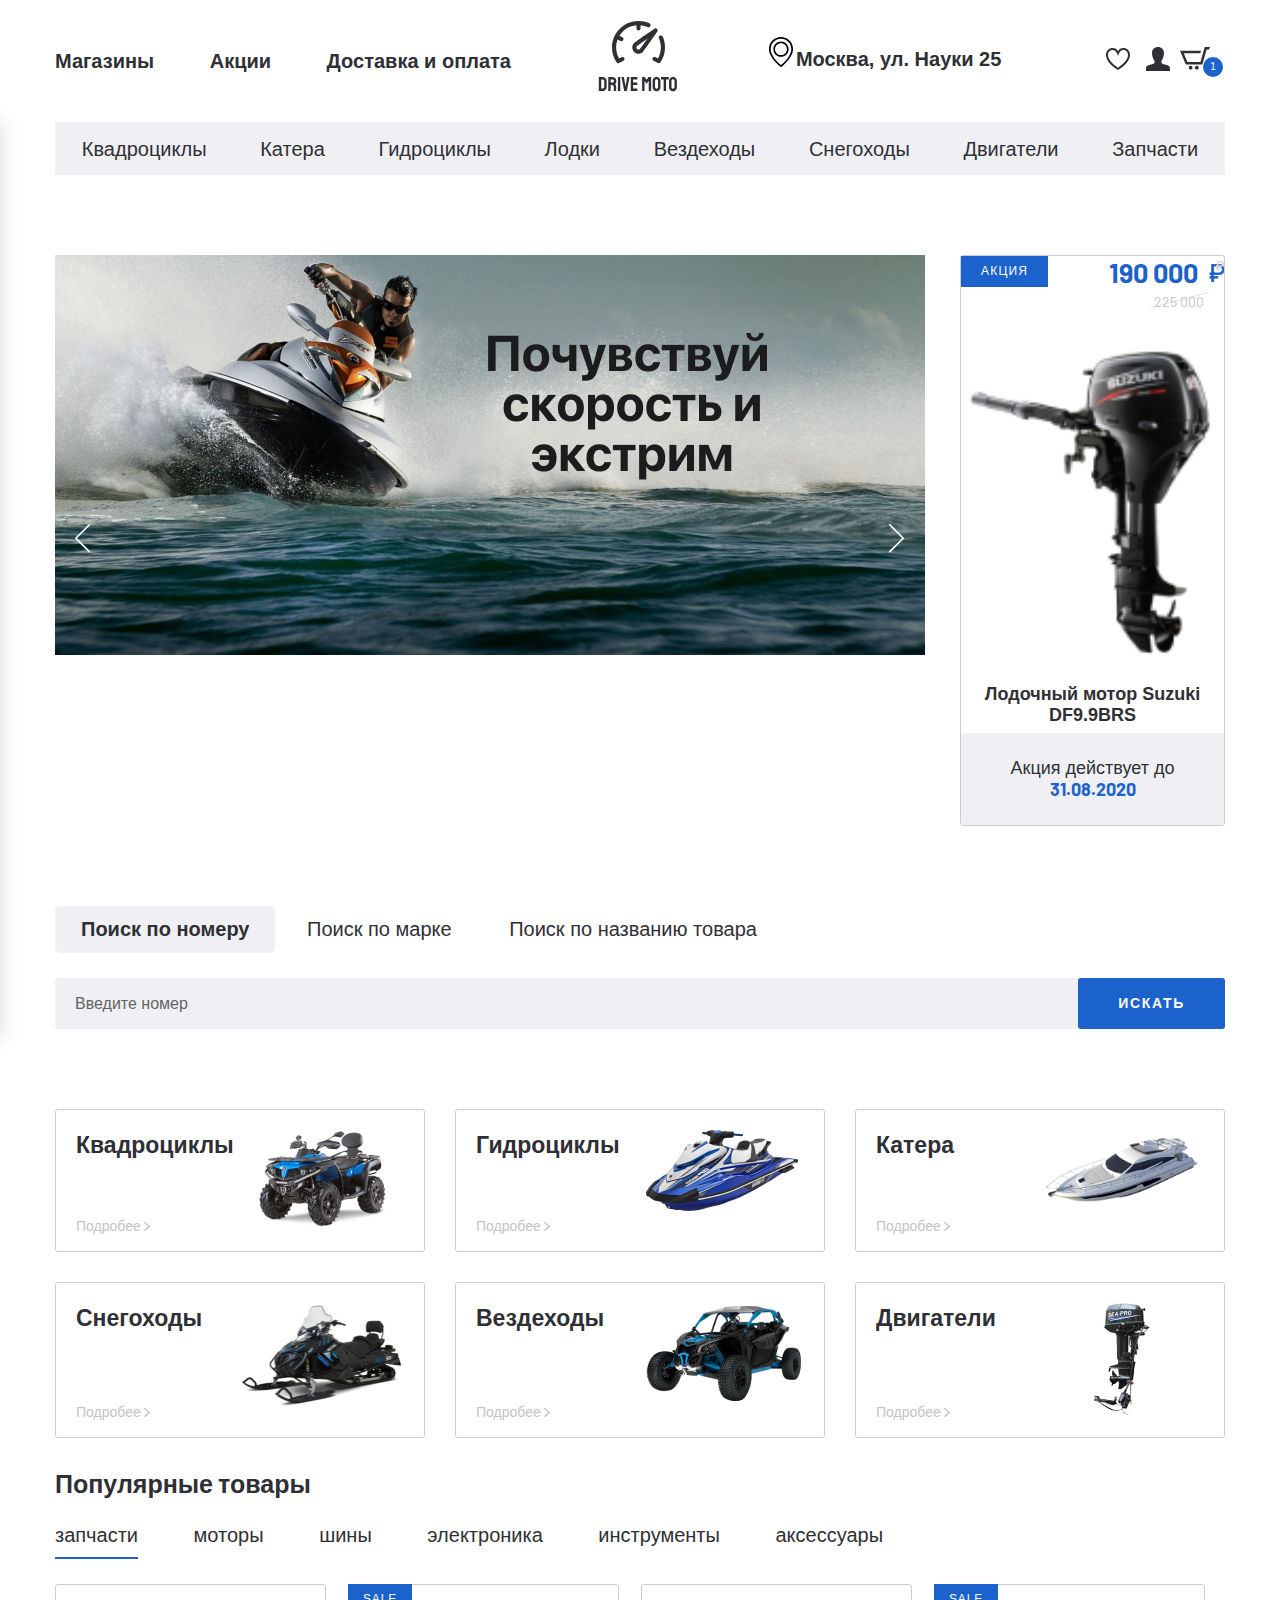
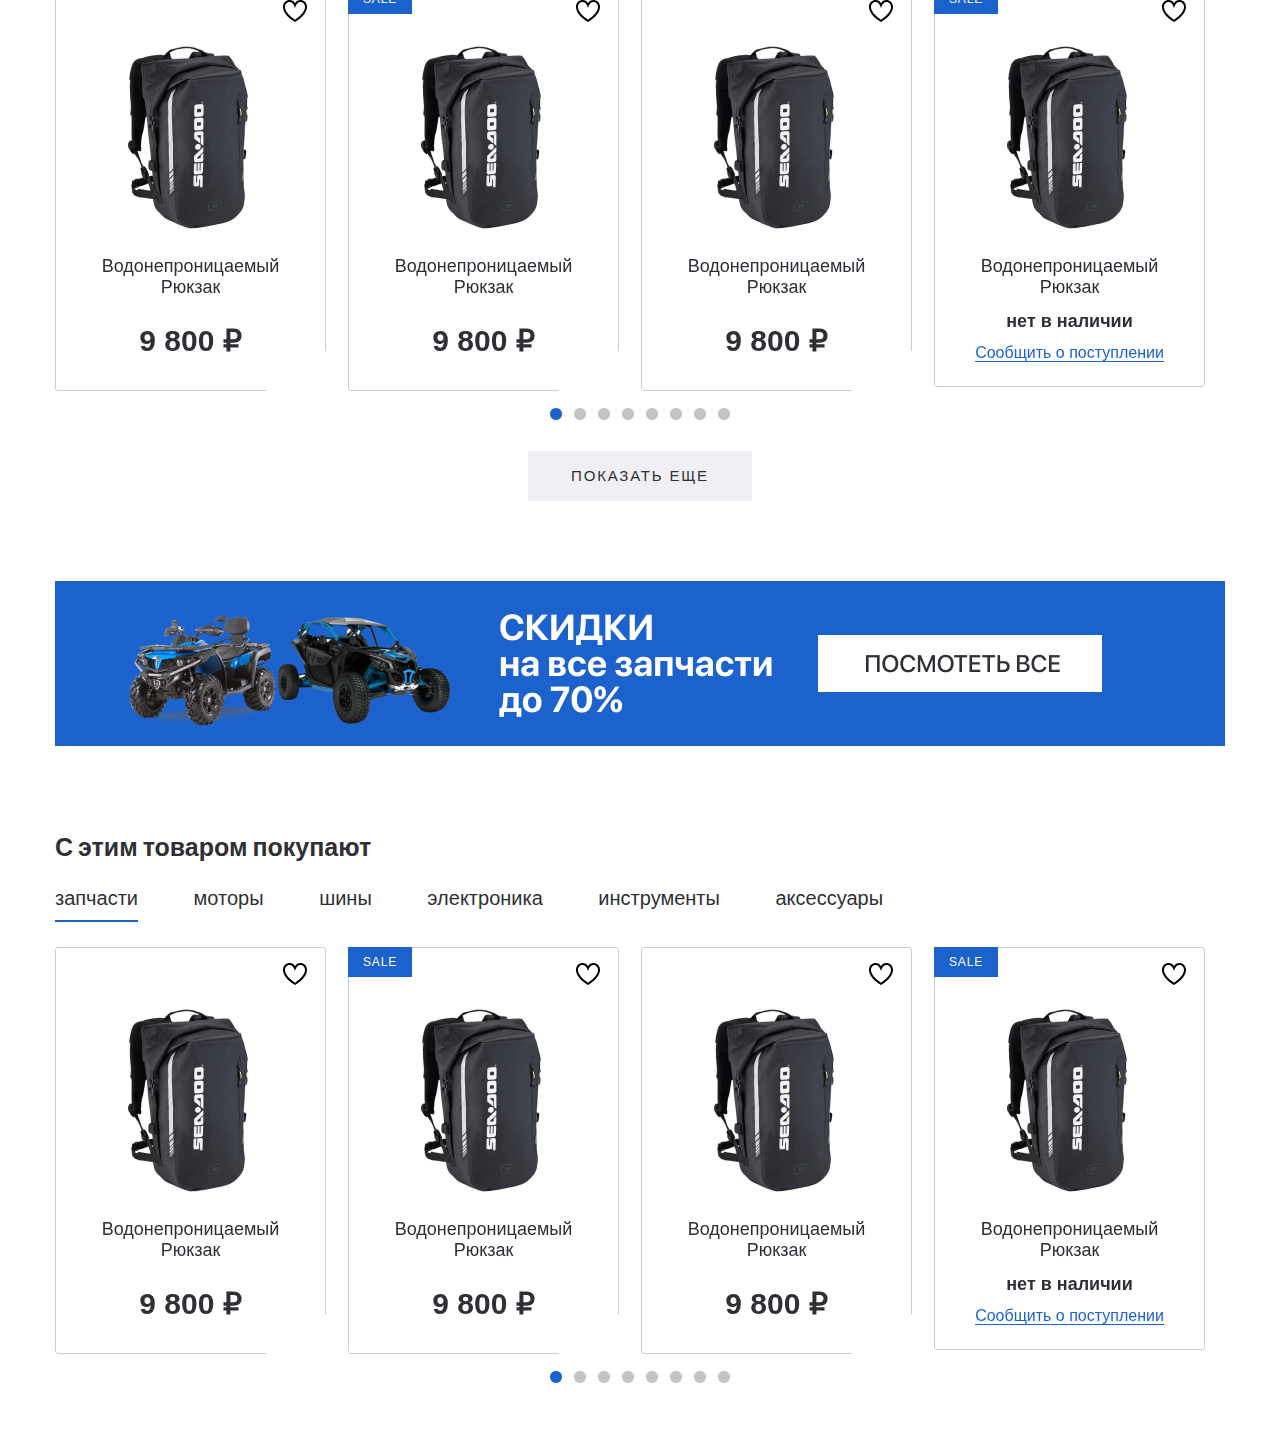
==== index.html @ 900e239b "Start to developing section "product-popular" media" ====
<!DOCTYPE html>
<html lang="en">
<head>
    <meta charset="UTF-8">
    <meta name="viewport" content="width=device-width, initial-scale=1.0">
    <meta http-equiv="X-UA-Compatible" content="ie=edge">
    <title>Document</title>
    <link href="https://fonts.googleapis.com/css2?family=Barlow:wght@400;700&display=swap" rel="stylesheet">
    <link rel="stylesheet" href="css/fonts.css">
    <link rel="stylesheet" href="css/normalize.css">
    <link rel="stylesheet" href="css/slick.css">
    <link rel="stylesheet" href="css/ion.rangeSlider.min.css">
    <link rel="stylesheet" href="css/jquery.rateyo.min.css">
    <link rel="stylesheet" href="css/jquery.formstyler.css">
    <link rel="stylesheet" href="css/jquery.formstyler.theme.css">
    <link rel="stylesheet" href="css/style.css">
    <link rel="stylesheet" href="css/media.css">
</head>
<body>
<header class="header">
    <div class="header__top">
        <div class="container">
            <div class="header__top-inner">
                <nav class="menu">
                    <button class="menu__btn">
                        <div class="menu__btn-line"></div>
                        <div class="menu__btn-line"></div>
                        <div class="menu__btn-line"></div>
                    </button>
                    <ul class="menu__list">
                        <li class="menu__item">
                            <a class="menu__link" href="#">Магазины</a>
                        </li>
                        <li class="menu__item">
                            <a class="menu__link" href="#">Акции</a>
                        </li>
                        <li class="menu__item">
                            <a class="menu__link" href="#">Доставка и оплата</a>
                        </li>
                    </ul>
                </nav>
                <a  class="logo" href="#">
                    <img class="logo__img" src="images/logo.svg" alt="">
                </a>
                <div class="header__box">
                    <div class="header__address">
                        Москва, ул. Науки 25
                    </div>
                    <ul class="user-list">
                        <li class="user-list__item">
                            <a  class="user-list__link" href="#"></a>
                            <img src="images/heart.svg" alt="">
                        </li>
                        <li class="user-list__item">
                            <a  class="user-list__link" href="#"></a>
                            <img src="images/user.svg" alt="">
                        </li>
                        <li class="user-list__item">
                            <a  class="user-list__link basket" href="#">
                                <img src="images/basket.svg" alt="">
                                <p class="basket__num"> 1</p>
                            </a>
                        </li>
                    </ul>
                </div>
            </div>
        </div>
    </div>

    <ul class="menu-mobile__list ">
        <li class="menu-mobile__item">
            <a class="menu-mobile__link" href="#">
                <img class="menu-mobile__img" src="images/user.svg" alt="">
                <p>Войти </p></a>
        </li>
        <li class="menu-mobile__item">
            <a class="menu-mobile__link" href="#">
                <img class="menu-mobile__img" src="images/user.svg" alt="">
                <p>Регистрация</p>
            </a>
        </li>
        <li class="menu-mobile__item">
            <a class="menu-mobile__link" href="#">
                <img class="menu-mobile__img" src="images/heart.svg" alt="">
                <p>Избранное</p>
            </a>
        </li>
        <li class="menu-mobile__item">
            <a class="menu-mobile__link" href="#">
                <img class="menu-mobile__img" src="images/basket.svg" alt="">
                <p>Корзина</p>
            </a>
        </li>
        <li class="menu-mobile__item">
            <a class="menu-mobile__link" href="#">
                <img class="menu-mobile__img" src="images/house.svg" alt="">
                <p>Магазины</p>
            </a>
        </li>
        <li class="menu-mobile__item">
            <a class="menu-mobile__link" href="#">
                <img class="menu-mobile__img" src="images/procent.svg" alt="">
                <p>Акции</p>
            </a>
        </li>
        <li class="menu-mobile__item">
            <a class="menu-mobile__link" href="#">
                <img class="menu-mobile__img" src="images/box.svg" alt="">
                <p>а и оплата</p>
            </a>
        </li>
        <li class="menu-mobile__item">
            <a class="menu-mobile__link" href="#">
                <p>Квадроциклы</p>
            </a>
        </li>
        <li class="menu-mobile__item">
            <a class="menu-mobile__link" href="#">
                <p>Катера</p>
            </a>
        </li>
        <li class="menu-mobile__item">
            <a  class="menu-mobile__link" href="#">
                <p>Гидроциклы</p>
            </a>
        </li>
        <li class="menu-mobile__item">
            <a class="menu-mobile__link" href="#">
                 <p>Лодки </p>
            </a>
        </li>
        <li class="menu-mobile__item">
            <a  class="menu-mobile__link" href="#">
                 <p>Вездеходы</p>
            </a>
        </li>
        <li class="menu-mobile__item">
            <a class="menu-mobile__link" href="#">
                 <p>Снегоходы</p>
            </a>
        </li>
        <li class="menu-mobile__item">
            <a class="menu-mobile__link" href="#">
                 <p>Двигатели</p>
            </a>
        </li>
        <li class="menu-mobile__item">
            <a class="menu-mobile__link" href="#">
                 <p>Запчасти</p>
            </a>
        </li>
    </ul>

    <div class="menu__mobile-linewrapper">
        <div class="menu__mobile-line">
            <li class="menu__item">
                <a class="menu__link" href="#">Магазины</a>
            </li>
            <li class="menu__item">
                <a class="menu__link" href="#">Акции</a>
            </li>
            <li class="menu__item">
                <a class="menu__link" href="#">Доставка и оплата</a>
            </li>
        </div>
    </div>

    <div class="header__bottom">
        <div class="container">
            <ul class="menu-categories">
                <li class="menu-categories__item">
                    <a class="menu-categories__link" href="#"> Квадроциклы</a>
                </li>
                <li class="menu-categories__item">
                    <a class="menu-categories__link" href="#">Катера</a>
                </li>
                <li class="menu-categories__item">
                    <a class="menu-categories__link" href="#">Гидроциклы</a>
                </li>
                <li class="menu-categories__item">
                    <a class="menu-categories__link" href="#">Лодки</a>
                </li>
                <li class="menu-categories__item">
                    <a class="menu-categories__link" href="#">Вездеходы</a>
                </li>
                <li class="menu-categories__item">
                    <a class="menu-categories__link" href="#">Снегоходы</a>
                </li>
                <li class="menu-categories__item">
                    <a class="menu-categories__link" href="#">Двигатели</a>
                </li>
                <li class="menu-categories__item">
                    <a class="menu-categories__link" href="#">Запчасти</a>
                </li>
            </ul>
        </div>
    </div>
</header>


<section class="banner-section page-section">
    <div class="container">
        <div class="banner-section__inner">
            <div class="banner-section__slider">
                <a class="banner-section__slider-item" href="#">
                    <img class="banner-section__slider-img" src="images/banner-slider.jpg" alt="">
                </a>
                <a class="banner-section__slider-item" href="#">
                    <img class="banner-section__slider-img" src="images/banner-slider.jpg" alt="">
                </a>
                <a class="banner-section__slider-item" href="#">
                    <img class="banner-section__slider-img" src="images/banner-slider.jpg" alt="">
                </a>
                <a class="banner-section__slider-item" href="#">
                    <img class="banner-section__slider-img" src="images/banner-slider.jpg" alt="">
                </a>
                <a class="banner-section__slider-item" href="#">
                    <img class="banner-section__slider-img" src="images/banner-slider.jpg" alt="">
                </a>
                <a class="banner-section__slider-item" href="#">
                    <img class="banner-section__slider-img" src="images/banner-slider.jpg" alt="">
                </a>
            </div>
            <a class="banner-section__item" href="#">
                <div class="banner-section__item-top sale-item">
                    <div class="sale-item__top">
                        <p class="sale-item__info">акция</p>
                        <div class="sale-item__price">
                            <div class="price sale-item__price-new">
                                190 000
                            </div>
                            <div class="price sale-item__price-old">
                                225 000
                            </div>
                        </div>
                    </div>
                        <img class="sale-item__img" src="images/content/sale-1.png" alt="" >
                        <h5 class="sale-item__title">Лодочный мотор Suzuki DF9.9BRS</h5>
                <div class="sale-item__footer">
                    Акция действует до
                    <span>31.08.2020</span>
                </div>
                </div>
            </a>
        </div>
    </div>
</section>


<section class="search page-section">
    <div class="container">
        <div class="search__inner">
            <div class="search__tabs tabs-wrapper">
                <div class="mobile-overflow">
                <a href="#tab-1" class=" tab search__tabs-item tab--active">Поиск по  номеру</a>
                <a href="#tab-2" class=" tab search__tabs-item">Поиск по марке</a>
                <a href="#tab-3" class=" tab search__tabs-item">Поиск по названию товара</a>
                </div>
            </div>
            <div class="search__content">
                <div id="tab-1" class=" tabs-content search__content-item tabs-content--active">
                    <form class="search__content-form" action="">
                        <input class="search__content-input" type="text" placeholder="Введите номер ">
                        <button class="search__content-btn" type="submit">искать</button>
                    </form>
                </div>
                <div id="tab-2" class="tabs-content search__content-item">
                    <form class="search__content-form" action="">
                        <input class="search__content-input" type="text" placeholder="Введите марку ">
                        <button class="search__content-btn" type="submit">искать</button>
                    </form>
                </div>
                <div id="tab-3" class="tabs-content search__content-item">
                    <form class="search__content-form" action="">
                        <input class="search__content-input" type="text" placeholder="Введите название товара ">
                        <button class="search__content-btn" type="submit">искать</button>
                    </form>
                </div>
            </div>
        </div>
    </div>
</section>

<section class="categories">
    <div class="container">
        <div class="categories__inner">
            <a class="categories__item" href="#">
                <div class="categories__item-info">
                    <h4 class="categories__item-title">Квадроциклы</h4>
                    <p class="categories__item-text">Подробее</p>
                </div>
                <div class="categories__item-img">
                    <img src="images/categories-1.png" alt="">
                </div>
            </a>
            <a class="categories__item" href="#">
                <div class="categories__item-info">
                    <h4 class="categories__item-title">Гидроциклы</h4>
                    <p class="categories__item-text">Подробее</p>
                </div>
                <div class="categories__item-img">
                    <img src="images/categories-2.png" alt="">
                </div>
            </a>
            <a class="categories__item" href="#">
                <div class="categories__item-info">
                    <h4 class="categories__item-title">Катера</h4>
                    <p class="categories__item-text">Подробее</p>
                </div>
                <div class="categories__item-img">
                    <img src="images/categories-3.png" alt="">
                </div>
            </a>
            <a class="categories__item" href="#">
                <div class="categories__item-info">
                    <h4 class="categories__item-title">Снегоходы</h4>
                    <p class="categories__item-text">Подробее</p>
                </div>
                <div class="categories__item-img">
                    <img src="images/categories-4.png" alt="">
                </div>
            </a>
            <a class="categories__item" href="#">
                <div class="categories__item-info">
                    <h4 class="categories__item-title">Вездеходы</h4>
                    <p class="categories__item-text">Подробее</p>
                </div>
                <div class="categories__item-img">
                    <img src="images/categories-5.png" alt="">
                </div>
            </a>
            <a class="categories__item" href="#">
                <div class="categories__item-info">
                    <h4 class="categories__item-title">Двигатели</h4>
                    <p class="categories__item-text">Подробее</p>
                </div>
                <div class="categories__item-img">
                    <img src="images/categories-6.png" alt="">
                </div>
            </a>
        </div>
    </div>
</section>

<section class="products page-section">
    <div class="container">
        <div class="products__inner">
            <h3 class="product__title">Популярные товары</h3>
            <div class="tabs-wrapper">
                <div class="tabs products__tabs mobile-overflow">
                    <a class="tab products__tab tab--active" href="#product-tab-1">запчасти</a>
                    <a class="tab products__tab" href="#product-tab-2">моторы</a>
                    <a class="tab products__tab" href="#product-tab-3">шины </a>
                    <a class="tab products__tab" href="#product-tab-4">электроника</a>
                    <a class="tab products__tab" href="#product-tab-5">инструменты</a>
                    <a class="tab products__tab" href="#product-tab-6">аксессуары </a>
                </div>
            </div>
            <div class="tabs-container products__container">
                <div id="product-tab-1" class="tabs-content products__content tabs-content--active">
                    <div class="product-slider">
                        <div class="product-slider__item">
                            <div class="product-item__wrapper">
                                <button class="product-item__favorite">
                                </button>
                                <button class="product-item__basket">
                                    <img src="images/basket-white.svg" alt="">
                                </button>
                                <a href="" class="product-item__notify-link">
                                    <span>Сообщить о поступлении</span>
                                </a>
                                <a class="product-item" href="#">
                                    <p class="product-item__hover-text">посмотреть товар</p>
                                    <img class="product-item__img" src="images/content/product-1.png" alt="">
                                    <h4 class="product-item__title">Водонепроницаемый
                                        Рюкзак</h4>
                                    <p class="price product-item__price">9 800 ₽</p>
                                    <p class="product-item__notify-text">нет в наличии</p>
                                </a>
                            </div>
                        </div>
                        <div class="product-slider__item">
                            <div class="product-item__wrapper">
                                <button class="product-item__favorite">
                                </button>
                                <button class="product-item__basket">
                                    <img src="images/basket-white.svg" alt="">
                                </button>
                                <a href="" class="product-item__notify-link">
                                    <span>Сообщить о поступлении</span>
                                </a>
                                <a class="product-item product-item--sale" href="#">
                                    <p class="product-item__hover-text">посмотреть товар</p>
                                    <img class="product-item__img" src="images/content/product-1.png" alt="">
                                    <h4 class="product-item__title">Водонепроницаемый
                                        Рюкзак</h4>
                                    <p class="price product-item__price">9 800 ₽</p>
                                    <p class="product-item__notify-text">нет в наличии</p>
                                </a>
                            </div>
                        </div>
                        <div class="product-slider__item">
                            <div class="product-item__wrapper">
                                <button class="product-item__favorite">
                                </button>
                                <button class="product-item__basket">
                                    <img src="images/basket-white.svg" alt="">
                                </button>
                                <a href="" class="product-item__notify-link">
                                    <span>Сообщить о поступлении</span>
                                </a>
                                <a class="product-item " href="#">
                                    <p class="product-item__hover-text">посмотреть товар</p>
                                    <img class="product-item__img" src="images/content/product-1.png" alt="">
                                    <h4 class="product-item__title">Водонепроницаемый
                                        Рюкзак</h4>
                                    <p class="price product-item__price">9 800 ₽</p>
                                    <p class="product-item__notify-text">нет в наличии</p>
                                </a>
                            </div>
                        </div>
                        <div class="product-slider__item">
                            <div class="product-item__wrapper product-item__not-available">
                                <button class="product-item__favorite">
                                </button>
                                <button class="product-item__basket">
                                    <img src="images/basket-white.svg" alt="">
                                </button>
                                <a href="" class="product-item__notify-link">
                                    <span>Сообщить о поступлении</span>
                                </a>
                                <a class="product-item product-item--sale" href="#">
                                    <p class="product-item__hover-text">посмотреть товар</p>
                                    <img class="product-item__img" src="images/content/product-1.png" alt="">
                                    <h4 class="product-item__title">Водонепроницаемый
                                        Рюкзак</h4>
                                    <p class="price product-item__price">9 800 ₽</p>
                                    <p class="product-item__notify-text">нет в наличии</p>
                                </a>
                            </div>
                        </div>
                        <div class="product-slider__item">
                            <div class="product-item__wrapper">
                                <button class="product-item__favorite">
                                </button>
                                <button class="product-item__basket">
                                    <img src="images/basket-white.svg" alt="">
                                </button>
                                <a href="" class="product-item__notify-link">
                                    <span>Сообщить о поступлении</span>
                                </a>
                                <a class="product-item" href="#">
                                    <p class="product-item__hover-text">посмотреть товар</p>
                                    <img class="product-item__img" src="images/content/product-1.png" alt="">
                                    <h4 class="product-item__title">Водонепроницаемый
                                        Рюкзак</h4>
                                    <p class="price product-item__price">9 800 ₽</p>
                                    <p class="product-item__notify-text">нет в наличии</p>
                                </a>
                            </div>
                        </div>
                        <div class="product-slider__item">
                            <div class="product-item__wrapper">
                                <button class="product-item__favorite">
                                </button>
                                <button class="product-item__basket">
                                    <img src="images/basket-white.svg" alt="">
                                </button>
                                <a href="" class="product-item__notify-link">
                                    <span>Сообщить о поступлении</span>
                                </a>
                                <a class="product-item product-item--sale" href="#">
                                    <p class="product-item__hover-text">посмотреть товар</p>
                                    <img class="product-item__img" src="images/content/product-1.png" alt="">
                                    <h4 class="product-item__title">Водонепроницаемый
                                        Рюкзак</h4>
                                    <p class="price product-item__price">9 800 ₽</p>
                                    <p class="product-item__notify-text">нет в наличии</p>
                                </a>
                            </div>
                        </div>
                        <div class="product-slider__item">
                            <div class="product-item__wrapper">
                                <button class="product-item__favorite">
                                </button>
                                <button class="product-item__basket">
                                    <img src="images/basket-white.svg" alt="">
                                </button>
                                <a href="" class="product-item__notify-link">
                                    <span>Сообщить о поступлении</span>
                                </a>
                                <a class="product-item " href="#">
                                    <p class="product-item__hover-text">посмотреть товар</p>
                                    <img class="product-item__img" src="images/content/product-1.png" alt="">
                                    <h4 class="product-item__title">Водонепроницаемый
                                        Рюкзак</h4>
                                    <p class="price product-item__price">9 800 ₽</p>
                                    <p class="product-item__notify-text">нет в наличии</p>
                                </a>
                            </div>
                        </div>
                        <div class="product-slider__item">
                            <div class="product-item__wrapper product-item__not-available">
                                <button class="product-item__favorite">
                                </button>
                                <button class="product-item__basket">
                                    <img src="images/basket-white.svg" alt="">
                                </button>
                                <a href="" class="product-item__notify-link">
                                    <span>Сообщить о поступлении</span>
                                </a>
                                <a class="product-item product-item--sale" href="#">
                                    <p class="product-item__hover-text">посмотреть товар</p>
                                    <img class="product-item__img" src="images/content/product-1.png" alt="">
                                    <h4 class="product-item__title">Водонепроницаемый
                                        Рюкзак</h4>
                                    <p class="price product-item__price">9 800 ₽</p>
                                    <p class="product-item__notify-text">нет в наличии</p>
                                </a>
                            </div>
                        </div>
                    </div>
                </div>
                <div id="product-tab-2" class="tabs-content products__content">
                    <div class="product-slider">
                        <div class="product-slider__item">
                            <div class="product-item__wrapper">
                                <button class="product-item__favorite">
                                </button>
                                <button class="product-item__basket">
                                    <img src="images/basket-white.svg" alt="">
                                </button>
                                <a href="" class="product-item__notify-link">
                                    <span>Сообщить о поступлении</span>
                                </a>
                                <a class="product-item" href="#">
                                    <p class="product-item__hover-text">посмотреть товар</p>
                                    <img class="product-item__img" src="images/content/product-1.png" alt="">
                                    <h4 class="product-item__title">Водонепроницаемый
                                        Рюкзак</h4>
                                    <p class="price product-item__price">9 800 ₽</p>
                                    <p class="product-item__notify-text">нет в наличии</p>
                                </a>
                            </div>
                        </div>
                        <div class="product-slider__item">
                            <div class="product-item__wrapper">
                                <button class="product-item__favorite">
                                </button>
                                <button class="product-item__basket">
                                    <img src="images/basket-white.svg" alt="">
                                </button>
                                <a href="" class="product-item__notify-link">
                                    <span>Сообщить о поступлении</span>
                                </a>
                                <a class="product-item product-item--sale" href="#">
                                    <p class="product-item__hover-text">посмотреть товар</p>
                                    <img class="product-item__img" src="images/content/product-1.png" alt="">
                                    <h4 class="product-item__title">Водонепроницаемый
                                        Рюкзак</h4>
                                    <p class="price product-item__price">9 800 ₽</p>
                                    <p class="product-item__notify-text">нет в наличии</p>
                                </a>
                            </div>
                        </div>
                        <div class="product-slider__item">
                            <div class="product-item__wrapper">
                                <button class="product-item__favorite">
                                </button>
                                <button class="product-item__basket">
                                    <img src="images/basket-white.svg" alt="">
                                </button>
                                <a href="" class="product-item__notify-link">
                                    <span>Сообщить о поступлении</span>
                                </a>
                                <a class="product-item " href="#">
                                    <p class="product-item__hover-text">посмотреть товар</p>
                                    <img class="product-item__img" src="images/content/product-1.png" alt="">
                                    <h4 class="product-item__title">Водонепроницаемый
                                        Рюкзак</h4>
                                    <p class="price product-item__price">9 800 ₽</p>
                                    <p class="product-item__notify-text">нет в наличии</p>
                                </a>
                            </div>
                        </div>
                        <div class="product-slider__item">
                            <div class="product-item__wrapper product-item__not-available">
                                <button class="product-item__favorite">
                                </button>
                                <button class="product-item__basket">
                                    <img src="images/basket-white.svg" alt="">
                                </button>
                                <a href="" class="product-item__notify-link">
                                    <span>Сообщить о поступлении</span>
                                </a>
                                <a class="product-item product-item--sale" href="#">
                                    <p class="product-item__hover-text">посмотреть товар</p>
                                    <img class="product-item__img" src="images/content/product-1.png" alt="">
                                    <h4 class="product-item__title">Водонепроницаемый
                                        Рюкзак</h4>
                                    <p class="price product-item__price">9 800 ₽</p>
                                    <p class="product-item__notify-text">нет в наличии</p>
                                </a>
                            </div>
                        </div>
                        <div class="product-slider__item">
                            <div class="product-item__wrapper">
                                <button class="product-item__favorite">
                                </button>
                                <button class="product-item__basket">
                                    <img src="images/basket-white.svg" alt="">
                                </button>
                                <a href="" class="product-item__notify-link">
                                    <span>Сообщить о поступлении</span>
                                </a>
                                <a class="product-item" href="#">
                                    <p class="product-item__hover-text">посмотреть товар</p>
                                    <img class="product-item__img" src="images/content/product-1.png" alt="">
                                    <h4 class="product-item__title">Водонепроницаемый
                                        Рюкзак</h4>
                                    <p class="price product-item__price">9 800 ₽</p>
                                    <p class="product-item__notify-text">нет в наличии</p>
                                </a>
                            </div>
                        </div>
                        <div class="product-slider__item">
                            <div class="product-item__wrapper">
                                <button class="product-item__favorite">
                                </button>
                                <button class="product-item__basket">
                                    <img src="images/basket-white.svg" alt="">
                                </button>
                                <a href="" class="product-item__notify-link">
                                    <span>Сообщить о поступлении</span>
                                </a>
                                <a class="product-item product-item--sale" href="#">
                                    <p class="product-item__hover-text">посмотреть товар</p>
                                    <img class="product-item__img" src="images/content/product-1.png" alt="">
                                    <h4 class="product-item__title">Водонепроницаемый
                                        Рюкзак</h4>
                                    <p class="price product-item__price">9 800 ₽</p>
                                    <p class="product-item__notify-text">нет в наличии</p>
                                </a>
                            </div>
                        </div>
                        <div class="product-slider__item">
                            <div class="product-item__wrapper">
                                <button class="product-item__favorite">
                                </button>
                                <button class="product-item__basket">
                                    <img src="images/basket-white.svg" alt="">
                                </button>
                                <a href="" class="product-item__notify-link">
                                    <span>Сообщить о поступлении</span>
                                </a>
                                <a class="product-item " href="#">
                                    <p class="product-item__hover-text">посмотреть товар</p>
                                    <img class="product-item__img" src="images/content/product-1.png" alt="">
                                    <h4 class="product-item__title">Водонепроницаемый
                                        Рюкзак</h4>
                                    <p class="price product-item__price">9 800 ₽</p>
                                    <p class="product-item__notify-text">нет в наличии</p>
                                </a>
                            </div>
                        </div>
                        <div class="product-slider__item">
                            <div class="product-item__wrapper product-item__not-available">
                                <button class="product-item__favorite">
                                </button>
                                <button class="product-item__basket">
                                    <img src="images/basket-white.svg" alt="">
                                </button>
                                <a href="" class="product-item__notify-link">
                                    <span>Сообщить о поступлении</span>
                                </a>
                                <a class="product-item product-item--sale" href="#">
                                    <p class="product-item__hover-text">посмотреть товар</p>
                                    <img class="product-item__img" src="images/content/product-1.png" alt="">
                                    <h4 class="product-item__title">Водонепроницаемый
                                        Рюкзак</h4>
                                    <p class="price product-item__price">9 800 ₽</p>
                                    <p class="product-item__notify-text">нет в наличии</p>
                                </a>
                            </div>
                        </div>
                    </div>
                </div>
                <div id="product-tab-3" class="tabs-content products__content">
                    slider-3
                </div>
                <div id="product-tab-4" class="tabs-content products__content">
                    slider-4
                </div>
                <div id="product-tab-5" class="tabs-content products__content">
                    slider-5
                </div>
                <div id="product-tab-6" class="tabs-content products__content">
                    slider-6
                </div>
            </div>
        </div>
        <div class="product__more">
            <a href="#" class="product__more-link">Показать еще</a>
        </div>
    </div>
</section>

<div class="banner">
    <div class="container">
        <a href="#" class="banner-link">
            <img class="banner-link__img" src="images/banner.jpg" alt="">
            <img class="banner-link__imgmobile" src="images/banner-mobile.png" alt="">
        </a>
    </div>
</div>

<section class="products-popular page-section">
    <div class="container">
        <div class="products__inner">
            <h3 class="product__title">С этим товаром покупают</h3>
            <div class="tabs-wrapper">
                <div class="tabs products__tabs">
                    <a class="tab products__tab tab--active" href="#popular-tab-1">запчасти</a>
                    <a class="tab products__tab" href="#popular-tab-2">моторы</a>
                    <a class="tab products__tab" href="#popular-tab-3">шины </a>
                    <a class="tab products__tab" href="#popular-tab-4">электроника</a>
                    <a class="tab products__tab" href="#popular-tab-5">инструменты</a>
                    <a class="tab products__tab" href="#popular-tab-6">аксессуары </a>
                </div>
                <div class="tabs-container products__container">
                    <div id="popular-tab-1" class="tabs-content products__content tabs-content--active">
                        <div class="product-slider">
                            <div class="product-slider__item">
                                <div class="product-item__wrapper">
                                    <button class="product-item__favorite">
                                    </button>
                                    <button class="product-item__basket">
                                        <img src="images/basket-white.svg" alt="">
                                    </button>
                                    <a href="" class="product-item__notify-link">
                                        <span>Сообщить о поступлении</span>
                                    </a>
                                    <a  class="product-item" href="#">
                                        <p class="product-item__hover-text">посмотреть товар</p>
                                        <img class="product-item__img" src="images/content/product-1.png" alt="">
                                        <h4 class="product-item__title">Водонепроницаемый
                                            Рюкзак</h4>
                                        <p class="price product-item__price">9 800 ₽</p>
                                        <p class="product-item__notify-text">нет в наличии</p>
                                    </a>
                                </div>
                            </div>
                            <div class="product-slider__item">
                                <div class="product-item__wrapper">
                                    <button class="product-item__favorite">
                                    </button>
                                    <button class="product-item__basket">
                                        <img src="images/basket-white.svg" alt="">
                                    </button>
                                    <a href="" class="product-item__notify-link">
                                        <span>Сообщить о поступлении</span>
                                    </a>
                                    <a  class="product-item product-item--sale" href="#">
                                        <p class="product-item__hover-text">посмотреть товар</p>
                                        <img class="product-item__img" src="images/content/product-1.png" alt="">
                                        <h4 class="product-item__title">Водонепроницаемый
                                            Рюкзак</h4>
                                        <p class="price product-item__price">9 800 ₽</p>
                                        <p class="product-item__notify-text">нет в наличии</p>
                                    </a>
                                </div>
                            </div>
                            <div class="product-slider__item">
                                <div class="product-item__wrapper">
                                    <button class="product-item__favorite">
                                    </button>
                                    <button class="product-item__basket">
                                        <img src="images/basket-white.svg" alt="">
                                    </button>
                                    <a href="" class="product-item__notify-link">
                                        <span>Сообщить о поступлении</span>
                                    </a>
                                    <a  class="product-item " href="#">
                                        <p class="product-item__hover-text">посмотреть товар</p>
                                        <img class="product-item__img" src="images/content/product-1.png" alt="">
                                        <h4 class="product-item__title">Водонепроницаемый
                                            Рюкзак</h4>
                                        <p class="price product-item__price">9 800 ₽</p>
                                        <p class="product-item__notify-text">нет в наличии</p>
                                    </a>
                                </div>
                            </div>
                            <div class="product-slider__item">
                                <div class="product-item__wrapper product-item__not-available">
                                    <button class="product-item__favorite">
                                    </button>
                                    <button class="product-item__basket">
                                        <img src="images/basket-white.svg" alt="">
                                    </button>
                                    <a href="" class="product-item__notify-link">
                                        <span>Сообщить о поступлении</span>
                                    </a>
                                    <a  class="product-item product-item--sale" href="#">
                                        <p class="product-item__hover-text">посмотреть товар</p>
                                        <img class="product-item__img" src="images/content/product-1.png" alt="">
                                        <h4 class="product-item__title">Водонепроницаемый
                                            Рюкзак</h4>
                                        <p class="price product-item__price">9 800 ₽</p>
                                        <p class="product-item__notify-text">нет в наличии</p>
                                    </a>
                                </div>
                            </div>
                            <div class="product-slider__item">
                                <div class="product-item__wrapper">
                                    <button class="product-item__favorite">
                                    </button>
                                    <button class="product-item__basket">
                                        <img src="images/basket-white.svg" alt="">
                                    </button>
                                    <a href="" class="product-item__notify-link">
                                        <span>Сообщить о поступлении</span>
                                    </a>
                                    <a  class="product-item" href="#">
                                        <p class="product-item__hover-text">посмотреть товар</p>
                                        <img class="product-item__img" src="images/content/product-1.png" alt="">
                                        <h4 class="product-item__title">Водонепроницаемый
                                            Рюкзак</h4>
                                        <p class="price product-item__price">9 800 ₽</p>
                                        <p class="product-item__notify-text">нет в наличии</p>
                                    </a>
                                </div>
                            </div>
                            <div class="product-slider__item">
                                <div class="product-item__wrapper">
                                    <button class="product-item__favorite">
                                    </button>
                                    <button class="product-item__basket">
                                        <img src="images/basket-white.svg" alt="">
                                    </button>
                                    <a href="" class="product-item__notify-link">
                                        <span>Сообщить о поступлении</span>
                                    </a>
                                    <a  class="product-item product-item--sale" href="#">
                                        <p class="product-item__hover-text">посмотреть товар</p>
                                        <img class="product-item__img" src="images/content/product-1.png" alt="">
                                        <h4 class="product-item__title">Водонепроницаемый
                                            Рюкзак</h4>
                                        <p class="price product-item__price">9 800 ₽</p>
                                        <p class="product-item__notify-text">нет в наличии</p>
                                    </a>
                                </div>
                            </div>
                            <div class="product-slider__item">
                                <div class="product-item__wrapper">
                                    <button class="product-item__favorite">
                                    </button>
                                    <button class="product-item__basket">
                                        <img src="images/basket-white.svg" alt="">
                                    </button>
                                    <a href="" class="product-item__notify-link">
                                        <span>Сообщить о поступлении</span>
                                    </a>
                                    <a  class="product-item " href="#">
                                        <p class="product-item__hover-text">посмотреть товар</p>
                                        <img class="product-item__img" src="images/content/product-1.png" alt="">
                                        <h4 class="product-item__title">Водонепроницаемый
                                            Рюкзак</h4>
                                        <p class="price product-item__price">9 800 ₽</p>
                                        <p class="product-item__notify-text">нет в наличии</p>
                                    </a>
                                </div>
                            </div>
                            <div class="product-slider__item">
                                <div class="product-item__wrapper product-item__not-available">
                                    <button class="product-item__favorite">
                                    </button>
                                    <button class="product-item__basket">
                                        <img src="images/basket-white.svg" alt="">
                                    </button>
                                    <a href="" class="product-item__notify-link">
                                        <span>Сообщить о поступлении</span>
                                    </a>
                                    <a  class="product-item product-item--sale" href="#">
                                        <p class="product-item__hover-text">посмотреть товар</p>
                                        <img class="product-item__img" src="images/content/product-1.png" alt="">
                                        <h4 class="product-item__title">Водонепроницаемый
                                            Рюкзак</h4>
                                        <p class="price product-item__price">9 800 ₽</p>
                                        <p class="product-item__notify-text">нет в наличии</p>
                                    </a>
                                </div>
                            </div>
                        </div>
                    </div>
                    <div id="popular-tab-2" class="tabs-content products__content">
                        <div class="product-slider">
                            <div class="product-slider__item">
                                <div class="product-item__wrapper">
                                    <button class="product-item__favorite">
                                    </button>
                                    <button class="product-item__basket">
                                        <img src="images/basket-white.svg" alt="">
                                    </button>
                                    <a href="" class="product-item__notify-link">
                                        <span>Сообщить о поступлении</span>
                                    </a>
                                    <a  class="product-item" href="#">
                                        <p class="product-item__hover-text">посмотреть товар</p>
                                        <img class="product-item__img" src="images/content/product-1.png" alt="">
                                        <h4 class="product-item__title">Водонепроницаемый
                                            Рюкзак</h4>
                                        <p class="price product-item__price">9 800 ₽</p>
                                        <p class="product-item__notify-text">нет в наличии</p>
                                    </a>
                                </div>
                            </div>
                            <div class="product-slider__item">
                                <div class="product-item__wrapper">
                                    <button class="product-item__favorite">
                                    </button>
                                    <button class="product-item__basket">
                                        <img src="images/basket-white.svg" alt="">
                                    </button>
                                    <a href="" class="product-item__notify-link">
                                        <span>Сообщить о поступлении</span>
                                    </a>
                                    <a  class="product-item product-item--sale" href="#">
                                        <p class="product-item__hover-text">посмотреть товар</p>
                                        <img class="product-item__img" src="images/content/product-1.png" alt="">
                                        <h4 class="product-item__title">Водонепроницаемый
                                            Рюкзак</h4>
                                        <p class="price product-item__price">9 800 ₽</p>
                                        <p class="product-item__notify-text">нет в наличии</p>
                                    </a>
                                </div>
                            </div>
                            <div class="product-slider__item">
                                <div class="product-item__wrapper">
                                    <button class="product-item__favorite">
                                    </button>
                                    <button class="product-item__basket">
                                        <img src="images/basket-white.svg" alt="">
                                    </button>
                                    <a href="" class="product-item__notify-link">
                                        <span>Сообщить о поступлении</span>
                                    </a>
                                    <a  class="product-item " href="#">
                                        <p class="product-item__hover-text">посмотреть товар</p>
                                        <img class="product-item__img" src="images/content/product-1.png" alt="">
                                        <h4 class="product-item__title">Водонепроницаемый
                                            Рюкзак</h4>
                                        <p class="price product-item__price">9 800 ₽</p>
                                        <p class="product-item__notify-text">нет в наличии</p>
                                    </a>
                                </div>
                            </div>
                            <div class="product-slider__item">
                                <div class="product-item__wrapper product-item__not-available">
                                    <button class="product-item__favorite">
                                    </button>
                                    <button class="product-item__basket">
                                        <img src="images/basket-white.svg" alt="">
                                    </button>
                                    <a href="" class="product-item__notify-link">
                                        <span>Сообщить о поступлении</span>
                                    </a>
                                    <a  class="product-item product-item--sale" href="#">
                                        <p class="product-item__hover-text">посмотреть товар</p>
                                        <img class="product-item__img" src="images/content/product-1.png" alt="">
                                        <h4 class="product-item__title">Водонепроницаемый
                                            Рюкзак</h4>
                                        <p class="price product-item__price">9 800 ₽</p>
                                        <p class="product-item__notify-text">нет в наличии</p>
                                    </a>
                                </div>
                            </div>
                            <div class="product-slider__item">
                                <div class="product-item__wrapper">
                                    <button class="product-item__favorite">
                                    </button>
                                    <button class="product-item__basket">
                                        <img src="images/basket-white.svg" alt="">
                                    </button>
                                    <a href="" class="product-item__notify-link">
                                        <span>Сообщить о поступлении</span>
                                    </a>
                                    <a  class="product-item" href="#">
                                        <p class="product-item__hover-text">посмотреть товар</p>
                                        <img class="product-item__img" src="images/content/product-1.png" alt="">
                                        <h4 class="product-item__title">Водонепроницаемый
                                            Рюкзак</h4>
                                        <p class="price product-item__price">9 800 ₽</p>
                                        <p class="product-item__notify-text">нет в наличии</p>
                                    </a>
                                </div>
                            </div>
                            <div class="product-slider__item">
                                <div class="product-item__wrapper">
                                    <button class="product-item__favorite">
                                    </button>
                                    <button class="product-item__basket">
                                        <img src="images/basket-white.svg" alt="">
                                    </button>
                                    <a href="" class="product-item__notify-link">
                                        <span>Сообщить о поступлении</span>
                                    </a>
                                    <a  class="product-item product-item--sale" href="#">
                                        <p class="product-item__hover-text">посмотреть товар</p>
                                        <img class="product-item__img" src="images/content/product-1.png" alt="">
                                        <h4 class="product-item__title">Водонепроницаемый
                                            Рюкзак</h4>
                                        <p class="price product-item__price">9 800 ₽</p>
                                        <p class="product-item__notify-text">нет в наличии</p>
                                    </a>
                                </div>
                            </div>
                            <div class="product-slider__item">
                                <div class="product-item__wrapper">
                                    <button class="product-item__favorite">
                                    </button>
                                    <button class="product-item__basket">
                                        <img src="images/basket-white.svg" alt="">
                                    </button>
                                    <a href="" class="product-item__notify-link">
                                        <span>Сообщить о поступлении</span>
                                    </a>
                                    <a  class="product-item " href="#">
                                        <p class="product-item__hover-text">посмотреть товар</p>
                                        <img class="product-item__img" src="images/content/product-1.png" alt="">
                                        <h4 class="product-item__title">Водонепроницаемый
                                            Рюкзак</h4>
                                        <p class="price product-item__price">9 800 ₽</p>
                                        <p class="product-item__notify-text">нет в наличии</p>
                                    </a>
                                </div>
                            </div>
                            <div class="product-slider__item">
                                <div class="product-item__wrapper product-item__not-available">
                                    <button class="product-item__favorite">
                                    </button>
                                    <button class="product-item__basket">
                                        <img src="images/basket-white.svg" alt="">
                                    </button>
                                    <a href="" class="product-item__notify-link">
                                        <span>Сообщить о поступлении</span>
                                    </a>
                                    <a  class="product-item product-item--sale" href="#">
                                        <p class="product-item__hover-text">посмотреть товар</p>
                                        <img class="product-item__img" src="images/content/product-1.png" alt="">
                                        <h4 class="product-item__title">Водонепроницаемый
                                            Рюкзак</h4>
                                        <p class="price product-item__price">9 800 ₽</p>
                                        <p class="product-item__notify-text">нет в наличии</p>
                                    </a>
                                </div>
                            </div>
                        </div>
                    </div>
                    <div id="popular-tab-3" class="tabs-content products__content">
                        slider-3
                    </div>
                    <div id="popular-tab-4" class="tabs-content products__content">
                        slider-4
                    </div>
                    <div id="popular-tab-5" class="tabs-content products__content">
                        slider-5
                    </div>
                    <div id="popular-tab-6" class="tabs-content products__content">
                        slider-6
                    </div>
                </div>
            </div>
        </div>
    </div>
</section>

<!--<footer class="footer">-->
<!--    <div class="container">-->
<!--        <div class="footer__top">-->
<!--            <div class="footer__top-inner">-->
<!--                <div class="footer__top-item footer__top-newslatter">-->
<!--                    <h6 class="footer__top-title ">-->
<!--                        Подпишитесь на нашу рассылку и узнавайте о акциях быстрее-->
<!--                    </h6>-->
<!--                    <form class="footer-form">-->
<!--                        <input class="footer-form__input" type="text" placeholder="Введите ваш e-mail:">-->
<!--                        <button class="footer-form__btn" type="submit">Отправить</button>-->
<!--                    </form>-->
<!--                </div>-->
<!--                <div class="footer__top-item">-->
<!--                    <h6 class="footer__top-title">-->
<!--                        Информация-->
<!--                    </h6>-->
<!--                    <ul class="footer-list">-->
<!--                        <li class="footer-list__item"><a href="#"> О компании</a></li>-->
<!--                        <li class="footer-list__item"><a href="#">Контакты</a></li>-->
<!--                        <li class="footer-list__item"><a href="#">Акции</a></li>-->
<!--                        <li class="footer-list__item"><a href="#">Магазины</a></li>-->
<!--                    </ul>-->
<!--                </div>-->
<!--                <div class="footer__top-item">-->
<!--                    <h6 class="footer__top-title">-->
<!--                        Интернет-магазин-->
<!--                    </h6>-->
<!--                    <ul class="footer-list">-->
<!--                        <li class="footer-list__item"><a href="#"> Доставка и самовывоз</a></li>-->
<!--                        <li class="footer-list__item"><a href="#">Оплата</a></li>-->
<!--                        <li class="footer-list__item"><a href="#">Возврат-обмен</a></li>-->
<!--                        <li class="footer-list__item"><a href="#">Новости</a></li>-->
<!--                    </ul>-->
<!--                </div>-->
<!--                <div class="footer__top-item footer__top-social">-->
<!--                    <ul class="social-list">-->
<!--                        <li class="social-list__item">-->
<!--                            <a href="#"><img src="images/instagram.svg" alt=""></a>-->
<!--                        </li>-->
<!--                        <li class="social-list__item">-->
<!--                            <a href="#"><img src="images/vk.svg" alt=""></a>-->
<!--                        </li>-->
<!--                        <li class="social-list__item">-->
<!--                            <a href="#"><img src="images/facebook.svg" alt=""></a>-->
<!--                        </li>-->
<!--                        <li class="social-list__item">-->
<!--                            <a href="#"><img src="images/youtube.svg" alt=""></a>-->
<!--                        </li>-->
<!--                    </ul>-->
<!--                </div>-->
<!--            </div>-->
<!--        </div>-->
<!--        <div class="footer__bottom">-->
<!--            <a class="footer__bottom-link" href="#">Договор оферты</a>-->
<!--            <a class="footer__bottom-link" href="#">Политика обработки персональных данных</a>-->
<!--        </div>-->
<!--    </div>-->
<!--</footer>-->




<!--<div class="tabs-wrapper">-->
<!--    <div class="tabs">-->
<!--        <a class="tab" href="#">-->
<!--        </a>-->
<!--    </div>-->
<!--    <div class="tabs-container">-->
<!--        <div class="tabs-content">-->
<!--        </div>-->
<!--    </div>-->
<!--</div>-->


<script src="https://ajax.googleapis.com/ajax/libs/jquery/3.4.1/jquery.min.js"></script>
<script src="js/slick.min.js"></script>
<script src="js/ion.rangeSlider.min.js"></script>
<script src="js/jquery.formstyler.min.js"></script>
<script src="js/jquery.rateyo.min.js"></script>
<script src="js/main.js"></script>
</body>
</html>
---- css/fonts.css ----
@font-face{
    font-family: 'SFProDisplay-Regular', sans-serif;
    src: url("../fonts/SFProDisplay-Regular.woff2") format('woff2'),
         url("../fonts/SFProDisplay-Regular.woff") format('woff');
    font-weight: 400;
    font-style: normal;
    font-display: swap;
}

@font-face{
    font-family: 'SFProDisplay-Medium', sans-serif;
    src: url("../fonts/SFProDisplay-Medium.woff2") format('woff2'),
    url("../fonts/SFProDisplay-Medium.woff") format('woff');
    font-weight: 500;
    font-style: normal;
    font-display: swap;
}

@font-face{
    font-family: 'SFProDisplay-Semibold', sans-serif;
    src: url("../fonts/SFProDisplay-Semibold.woff2") format('woff2'),
    url("../fonts/SFProDisplay-Semibold.woff") format('woff');
    font-weight: 600;
    font-style: normal;
    font-display: swap;
}

@font-face{
    font-family: 'SFProDisplay-Bold', sans-serif;
    src: url("../fonts/SFProDisplay-Bold.woff2") format('woff2'),
    url("../fonts/SFProDisplay-Bold.woff") format('woff');
    font-weight: 700;
    font-style: normal;
    font-display: swap;
}
---- css/ion.rangeSlider.min.css ----
/*!Ion.RangeSlider, 2.3.1, © Denis Ineshin, 2010 - 2019, IonDen.com, Build date: 2019-12-19 16:51:02*/.irs{position:relative;display:block;-webkit-touch-callout:none;-webkit-user-select:none;-khtml-user-select:none;-moz-user-select:none;-ms-user-select:none;user-select:none;font-size:12px;font-family:Arial,sans-serif}.irs-line{position:relative;display:block;overflow:hidden;outline:none !important}.irs-bar{position:absolute;display:block;left:0;width:0}.irs-shadow{position:absolute;display:none;left:0;width:0}.irs-handle{position:absolute;display:block;box-sizing:border-box;cursor:default;z-index:1}.irs-handle.type_last{z-index:2}.irs-min,.irs-max{position:absolute;display:block;cursor:default}.irs-min{left:0}.irs-max{right:0}.irs-from,.irs-to,.irs-single{position:absolute;display:block;top:0;left:0;cursor:default;white-space:nowrap}.irs-grid{position:absolute;display:none;bottom:0;left:0;width:100%;height:20px}.irs-with-grid .irs-grid{display:block}.irs-grid-pol{position:absolute;top:0;left:0;width:1px;height:8px;background:#000}.irs-grid-pol.small{height:4px}.irs-grid-text{position:absolute;bottom:0;left:0;white-space:nowrap;text-align:center;font-size:9px;line-height:9px;padding:0 3px;color:#000}.irs-disable-mask{position:absolute;display:block;top:0;left:-1%;width:102%;height:100%;cursor:default;background:rgba(0,0,0,0);z-index:2}.lt-ie9 .irs-disable-mask{background:#000;filter:alpha(opacity=0);cursor:not-allowed}.irs-disabled{opacity:.4}.irs-hidden-input{position:absolute !important;display:block !important;top:0 !important;left:0 !important;width:0 !important;height:0 !important;font-size:0 !important;line-height:0 !important;padding:0 !important;margin:0 !important;overflow:hidden;outline:none !important;z-index:-9999 !important;background:none !important;border-style:solid !important;border-color:transparent !important}.irs--flat{height:40px}.irs--flat.irs-with-grid{height:60px}.irs--flat .irs-line{top:25px;height:12px;background-color:#e1e4e9;border-radius:4px}.irs--flat .irs-bar{top:25px;height:12px;background-color:#ed5565}.irs--flat .irs-bar--single{border-radius:4px 0 0 4px}.irs--flat .irs-shadow{height:1px;bottom:16px;background-color:#e1e4e9}.irs--flat .irs-handle{top:22px;width:16px;height:18px;background-color:transparent}.irs--flat .irs-handle>i:first-child{position:absolute;display:block;top:0;left:50%;width:2px;height:100%;margin-left:-1px;background-color:#da4453}.irs--flat .irs-handle.state_hover>i:first-child,.irs--flat .irs-handle:hover>i:first-child{background-color:#a43540}.irs--flat .irs-min,.irs--flat .irs-max{top:0;padding:1px 3px;color:#999;font-size:10px;line-height:1.333;text-shadow:none;background-color:#e1e4e9;border-radius:4px}.irs--flat .irs-from,.irs--flat .irs-to,.irs--flat .irs-single{color:white;font-size:10px;line-height:1.333;text-shadow:none;padding:1px 5px;background-color:#ed5565;border-radius:4px}.irs--flat .irs-from:before,.irs--flat .irs-to:before,.irs--flat .irs-single:before{position:absolute;display:block;content:"";bottom:-6px;left:50%;width:0;height:0;margin-left:-3px;overflow:hidden;border:3px solid transparent;border-top-color:#ed5565}.irs--flat .irs-grid-pol{background-color:#e1e4e9}.irs--flat .irs-grid-text{color:#999}.irs--big{height:55px}.irs--big.irs-with-grid{height:70px}.irs--big .irs-line{top:33px;height:12px;background-color:white;background:linear-gradient(to bottom, #ddd -50%, white 150%);border:1px solid #ccc;border-radius:12px}.irs--big .irs-bar{top:33px;height:12px;background-color:#92bce0;border:1px solid #428bca;background:linear-gradient(to bottom, #ffffff 0%, #428bca 30%, #b9d4ec 100%);box-shadow:inset 0 0 1px 1px rgba(255,255,255,0.5)}.irs--big .irs-bar--single{border-radius:12px 0 0 12px}.irs--big .irs-shadow{height:1px;bottom:16px;background-color:rgba(66,139,202,0.5)}.irs--big .irs-handle{top:25px;width:30px;height:30px;border:1px solid rgba(0,0,0,0.3);background-color:#cbcfd5;background:linear-gradient(to bottom, white 0%, #B4B9BE 30%, white 100%);box-shadow:1px 1px 2px rgba(0,0,0,0.2),inset 0 0 3px 1px white;border-radius:30px}.irs--big .irs-handle.state_hover,.irs--big .irs-handle:hover{border-color:rgba(0,0,0,0.45);background-color:#939ba7;background:linear-gradient(to bottom, white 0%, #919BA5 30%, white 100%)}.irs--big .irs-min,.irs--big .irs-max{top:0;padding:1px 5px;color:white;text-shadow:none;background-color:#9f9f9f;border-radius:3px}.irs--big .irs-from,.irs--big .irs-to,.irs--big .irs-single{color:white;text-shadow:none;padding:1px 5px;background-color:#428bca;background:linear-gradient(to bottom, #428bca 0%, #3071a9 100%);border-radius:3px}.irs--big .irs-grid-pol{background-color:#428bca}.irs--big .irs-grid-text{color:#428bca}.irs--modern{height:55px}.irs--modern.irs-with-grid{height:55px}.irs--modern .irs-line{top:25px;height:5px;background-color:#d1d6e0;background:linear-gradient(to bottom, #e0e4ea 0%, #d1d6e0 100%);border:1px solid #a3adc1;border-bottom-width:0;border-radius:5px}.irs--modern .irs-bar{top:25px;height:5px;background:#20b426;background:linear-gradient(to bottom, #20b426 0%, #18891d 100%)}.irs--modern .irs-bar--single{border-radius:5px 0 0 5px}.irs--modern .irs-shadow{height:1px;bottom:21px;background-color:rgba(209,214,224,0.5)}.irs--modern .irs-handle{top:37px;width:12px;height:13px;border:1px solid #a3adc1;border-top-width:0;box-shadow:1px 1px 1px rgba(0,0,0,0.1);border-radius:0 0 3px 3px}.irs--modern .irs-handle>i:nth-child(1){position:absolute;display:block;top:-4px;left:1px;width:6px;height:6px;border:1px solid #a3adc1;background:white;transform:rotate(45deg)}.irs--modern .irs-handle>i:nth-child(2){position:absolute;display:block;box-sizing:border-box;top:0;left:0;width:10px;height:12px;background:#e9e6e6;background:linear-gradient(to bottom, white 0%, #e9e6e6 100%);border-radius:0 0 3px 3px}.irs--modern .irs-handle>i:nth-child(3){position:absolute;display:block;box-sizing:border-box;top:3px;left:3px;width:4px;height:5px;border-left:1px solid #a3adc1;border-right:1px solid #a3adc1}.irs--modern .irs-handle.state_hover,.irs--modern .irs-handle:hover{border-color:#7685a2;background:#c3c7cd;background:linear-gradient(to bottom, #ffffff 0%, #919ba5 30%, #ffffff 100%)}.irs--modern .irs-handle.state_hover>i:nth-child(1),.irs--modern .irs-handle:hover>i:nth-child(1){border-color:#7685a2}.irs--modern .irs-handle.state_hover>i:nth-child(3),.irs--modern .irs-handle:hover>i:nth-child(3){border-color:#48536a}.irs--modern .irs-min,.irs--modern .irs-max{top:0;font-size:10px;line-height:1.333;text-shadow:none;padding:1px 5px;color:white;background-color:#d1d6e0;border-radius:5px}.irs--modern .irs-from,.irs--modern .irs-to,.irs--modern .irs-single{font-size:10px;line-height:1.333;text-shadow:none;padding:1px 5px;background-color:#20b426;color:white;border-radius:5px}.irs--modern .irs-from:before,.irs--modern .irs-to:before,.irs--modern .irs-single:before{position:absolute;display:block;content:"";bottom:-6px;left:50%;width:0;height:0;margin-left:-3px;overflow:hidden;border:3px solid transparent;border-top-color:#20b426}.irs--modern .irs-grid{height:25px}.irs--modern .irs-grid-pol{background-color:#dedede}.irs--modern .irs-grid-text{color:silver;font-size:13px}.irs--sharp{height:50px;font-size:12px;line-height:1}.irs--sharp.irs-with-grid{height:57px}.irs--sharp .irs-line{top:30px;height:2px;background-color:black;border-radius:2px}.irs--sharp .irs-bar{top:30px;height:2px;background-color:#ee22fa}.irs--sharp .irs-bar--single{border-radius:2px 0 0 2px}.irs--sharp .irs-shadow{height:1px;bottom:21px;background-color:rgba(0,0,0,0.5)}.irs--sharp .irs-handle{top:25px;width:10px;height:10px;background-color:#a804b2}.irs--sharp .irs-handle>i:first-child{position:absolute;display:block;top:100%;left:0;width:0;height:0;border:5px solid transparent;border-top-color:#a804b2}.irs--sharp .irs-handle.state_hover,.irs--sharp .irs-handle:hover{background-color:black}.irs--sharp .irs-handle.state_hover>i:first-child,.irs--sharp .irs-handle:hover>i:first-child{border-top-color:black}.irs--sharp .irs-min,.irs--sharp .irs-max{color:white;font-size:14px;line-height:1;top:0;padding:3px 4px;opacity:.4;background-color:#a804b2;border-radius:2px}.irs--sharp .irs-from,.irs--sharp .irs-to,.irs--sharp .irs-single{font-size:14px;line-height:1;text-shadow:none;padding:3px 4px;background-color:#a804b2;color:white;border-radius:2px}.irs--sharp .irs-from:before,.irs--sharp .irs-to:before,.irs--sharp .irs-single:before{position:absolute;display:block;content:"";bottom:-6px;left:50%;width:0;height:0;margin-left:-3px;overflow:hidden;border:3px solid transparent;border-top-color:#a804b2}.irs--sharp .irs-grid{height:25px}.irs--sharp .irs-grid-pol{background-color:#dedede}.irs--sharp .irs-grid-text{color:silver;font-size:13px}.irs--round{height:50px}.irs--round.irs-with-grid{height:65px}.irs--round .irs-line{top:36px;height:4px;background-color:#dee4ec;border-radius:4px}.irs--round .irs-bar{top:36px;height:4px;background-color:#006cfa}.irs--round .irs-bar--single{border-radius:4px 0 0 4px}.irs--round .irs-shadow{height:4px;bottom:21px;background-color:rgba(222,228,236,0.5)}.irs--round .irs-handle{top:26px;width:24px;height:24px;border:4px solid #006cfa;background-color:white;border-radius:24px;box-shadow:0 1px 3px rgba(0,0,255,0.3)}.irs--round .irs-handle.state_hover,.irs--round .irs-handle:hover{background-color:#f0f6ff}.irs--round .irs-min,.irs--round .irs-max{color:#333;font-size:14px;line-height:1;top:0;padding:3px 5px;background-color:rgba(0,0,0,0.1);border-radius:4px}.irs--round .irs-from,.irs--round .irs-to,.irs--round .irs-single{font-size:14px;line-height:1;text-shadow:none;padding:3px 5px;background-color:#006cfa;color:white;border-radius:4px}.irs--round .irs-from:before,.irs--round .irs-to:before,.irs--round .irs-single:before{position:absolute;display:block;content:"";bottom:-6px;left:50%;width:0;height:0;margin-left:-3px;overflow:hidden;border:3px solid transparent;border-top-color:#006cfa}.irs--round .irs-grid{height:25px}.irs--round .irs-grid-pol{background-color:#dedede}.irs--round .irs-grid-text{color:silver;font-size:13px}.irs--square{height:50px}.irs--square.irs-with-grid{height:60px}.irs--square .irs-line{top:31px;height:4px;background-color:#dedede}.irs--square .irs-bar{top:31px;height:4px;background-color:black}.irs--square .irs-shadow{height:2px;bottom:21px;background-color:#dedede}.irs--square .irs-handle{top:25px;width:16px;height:16px;border:3px solid black;background-color:white;-webkit-transform:rotate(45deg);-ms-transform:rotate(45deg);transform:rotate(45deg)}.irs--square .irs-handle.state_hover,.irs--square .irs-handle:hover{background-color:#f0f6ff}.irs--square .irs-min,.irs--square .irs-max{color:#333;font-size:14px;line-height:1;top:0;padding:3px 5px;background-color:rgba(0,0,0,0.1)}.irs--square .irs-from,.irs--square .irs-to,.irs--square .irs-single{font-size:14px;line-height:1;text-shadow:none;padding:3px 5px;background-color:black;color:white}.irs--square .irs-grid{height:25px}.irs--square .irs-grid-pol{background-color:#dedede}.irs--square .irs-grid-text{color:silver;font-size:11px}
---- css/style.css ----
html{
    box-sizing: border-box;
}

*, *::before, *::after{
    box-sizing: inherit;
}

a{
    text-decoration: none;
    color: inherit;
    display: inline-block;
}

ul,
li{
    margin: 0;
    padding: 0;
    list-style: none;
}

h1, h2, h3, h4, h5, h6{
    margin: 0;
}

p{
    margin: 0;
}

body{
    color: #2F3035;
    font-family: 'SFProDisplay-Regular' , sans-serif;
    font-size: 20px;
    line-height: 24px;
    font-weight: 400;
    overflow-x: hidden;
    min-width: 320px;
}

.page-section{
    margin-bottom: 80px;
}

.container{
    max-width: 1200px;
    padding: 0 15px;
    margin: 0 auto;
}

.header{
    margin-bottom: 80px;
}

.header__top-inner{
    display: flex;
    justify-content: space-between;
    align-items: center;
    min-height: 122px;
    font-family: 'SFProDisplay-Bold', sans-serif;
    font-weight: 700;
}

.menu__item{
    display: inline-block;
}

.menu__item + .menu__item{
    padding-left: 50px;
}

.header__box{
    display: flex;
}

.header__address{
    margin-right: 60px;
    width: 265px;
    padding-left: 30px;
    position: relative;
}

.header__address::before{
    content: "";
    position: absolute;
    background-image: url(../images/address-icon.svg);
    width: 30px;
    height: 30px;
    left: 0;
    top: -10px;
}

.user-list{
    margin-right: 15px;
    display: flex;
    align-items: center;
}

.user-list__item{
    padding-left: 10px;
}

.basket{
    position: relative;
}

.basket__num{
    position: absolute;
    width: 20px;
    height: 20px;
    font-size: 10px;
    line-height: 20px;
    color: #fff;
    font-family: 'SFProDisplay-Medium', sans-serif;
    font-weight: 500;
    background-color: #1c62cd;
    border-radius: 50%;
    text-align: center;
    bottom: -2px;
    right: -13px;
}

.menu__btn{
    display: none;
}

.menu-mobile__list{
    width: 243px;
    box-shadow: 0px 0px 20px rgba(0, 0, 0, 0.15);
    transform: translateX(-100%);
    transition: all 0.3s;
    position: absolute;
    z-index: 10;
    background: #ffffff;
}

.menu-mobile__list--active {
    transform: translateX(0);
}

.menu-mobile__item{
    position: relative;
    border-bottom: 1px solid rgba(0, 0, 0, 0.1);;
}

.menu-mobile__link{
    display: block;
    padding-left: 53px;
    padding-top: 36px;
}

.menu-mobile__img{
    position: absolute;
    left: 11px;
    bottom: 0;
}

.menu__mobile-linewrapper{
    display: none;
}

.menu-categories{
    background-color: #f0f0f4;
    display: flex;
    justify-content: space-around;
    align-items: center;
    min-height: 53px;
}


.menu-categories__link{
    transition: all .3s;
    font-weight: 400;
    padding: 15px 0 14px;
    position: relative;
}

.menu-categories__link::before{
    content: "";
    position: absolute;
    width: 0;
    height: 3px;
    left: auto;
    right: 0;
    bottom: -2px;
    background-color: #1c62cd;
    transition: all .3s;
}

.menu-categories__link:hover{
    color: #000;
}

.menu-categories__link:hover::before{
    width: 100%;
    right: auto;
    left: 0;
}

.banner-section__inner{
    display: flex;
    justify-content: space-between;
}

.banner-section__slider{
    max-width: 870px;
}

.banner-section__slider-btn,
.product-slider__slider-btn{
    position: absolute;
    top: 50%;
    transform: translateY(-50%);
    background-color: transparent;
    border: none;
    margin: 0;
    padding: 0;
    z-index: 5;
    cursor: pointer;
    outline: none;
}

.banner-section__slider-btnprev{
    left: 20px;
}

.banner-section__slider-btnnext{
    right: 20px;
}

.banner-section__slider-img{
    object-fit: cover;
    min-height: 400px;
}

.slick-dots{
    position: absolute;
    bottom: 40px;
    left: 0;
    right: 0;
    text-align: center;
}

.slick-dots li{
    display: inline-block;
    padding: 0 5px;
}

.slick-dots button{
    padding: 0;
    margin: 0;
    font-size: 0;
    width: 11px;
    height: 11px;
    background-color: transparent;
    border: 1px solid #fff;
    border-radius: 50%;
    outline: none;
}

.slick-active button{
    background-color: #fff;
    outline: none;
}


.sale-item{
    max-width: 265px;
    text-align: center;
    border: 1px solid #CDCDCD;
    border-radius: 3px;
    display: flex;
    flex-direction: column;
    justify-content: space-between;
}

.sale-item__top{
    display: flex;
    justify-content: space-between;
    align-items: flex-start;
}

.sale-item__info{
    color: #fff;
    background-color: #1c62cd;
    padding: 8px 20px;
    text-transform: uppercase;
    font-size: 12px;
    line-height: 15px;
    letter-spacing: 0.1em;
}

.price{
    font-family: 'Barlow', sans-serif;
}

.sale-item__price{
    text-align: right;
    position: relative;
}

.sale-item__price-new{
    font-weight: 700;
    font-size: 27px;
    line-height: 32px;
    color: #1c62cd;
    margin-right: 6px;
    padding-right: 20px;
}

.sale-item__price-new::after{
    content: "";
    background-image: url(../images/icons-price.svg);
    position: absolute;
    right: 0;
    top: 8px;
    width: 15px;
    height: 18px;
}

.sale-item__price-old{
    font-weight: 400;
    font-size: 14px;
    line-height: 17px;
    color: #C4C4C4;
    margin-right: 15px;
    background-image: url(../images/old-line.svg);
    background-repeat: no-repeat;
    display: inline-block;
    padding: 2px 5px;
}

.sale-item__price-old::after{
    content: "";
    background-image: url(../images/icons-price-old.svg);
    position: absolute;
    right: 0;
    top: 5px;
    width: 8px;
    height: 10px;
}

.sale-item__title{
    font-size: 18px;
    line-height: 21px;
    font-family: 'SFProDisplay-Bold', sans-serif;
    font-weight: 700;
    margin-bottom: 7px;
}

.sale-item__img{
    object-fit: contain;
}

.sale-item__footer{
    background-color: #f0f0f4;
    padding: 25px 20px;
    font-size: 18px;
    line-height: 21px;
}

.sale-item__footer span{
    color: #1c62cd;
    display: block;
    font-family: 'Barlow', sans-serif;
    font-weight: 700;
}

.search__tabs{
    margin-bottom: 25px;
}

.search__tabs-item{
    padding: 11px 26px 12px;
}

.search__tabs-item.tab--active{
    border-radius: 5px;
    font-weight: 700;
    font-family: 'SFProDisplay-Bold', sans-serif;
    background-color: #f0f0f4;
}

.tabs-content{
    display: none;
}

.tabs-content.tabs-content--active{
    display: block;
}

.search__content-form{
    display: flex;
}

.search__content-input{
    background-color: #f0f0f4;
    border-radius: 3px ;
    padding: 5px 20px;
    border: none;
    font-size: 16px;
    line-height: 19px;
    width: 100%;
}

.search__content-input::placeholder{
    color: #646464;
}

.search__content-btn{
    font-size: 14px;
    line-height: 17px;
    letter-spacing: 0.12em;
    font-family: 'SFProDisplay-Bold', sans-serif;
    font-weight: 700;
    text-transform: uppercase;
    color: #fff;
    border-radius: 3px;
    background-color: #1c62cd;
    padding: 17px 40px;
    border: none;
    margin-left: -3px;

}

.categories__inner{
    display: flex;
    justify-content: space-between;
    flex-wrap: wrap;
}

.categories__item{
    margin-bottom: 30px;
    border: 1px solid #CDCDCD;
    border-radius: 3px;
    width: 370px;
    padding: 20px 20px 16px;
    display: flex;
    justify-content: space-between;
    transition: all 0.3s;
}

.categories__item:hover{
    box-shadow: 3px 3px 20px rgba(50, 50, 50, 0.25);
    border: none;
}



.categories__item-info{
    width: 50%;
    display: flex;
    flex-direction: column;
    justify-content: space-between;
}

.categories__item-img{
    width: 50%;
    text-align: center;
}

.categories__item-img img{
    max-width: 100%;
}

.categories__item-title{
    font-family: 'Barlow', sans-serif;
    font-weight: 700;
    font-size: 23px;
    line-height: 28px;
    color: #2F3035;
    transition: all 0.3s;
}

.categories__item:hover .categories__item-title{
    color: #1c62cd;
}

.categories__item-text{
    font-size: 14px;
    line-height: 17px;
    color: #C4C4C4;
}

.categories__item-text::after{
    content: url("../images/link-arrow.svg");
    padding-left: 3px;
}

.product-item__wrapper{
    position: relative;
    width: 271px;
    transition: all .3s;
}

.product-item__wrapper.product-item__wrapper--list{
    width: 100%;
}

.product-item{
    border: 1px solid #CDCDCD;
    border-radius: 3px;
    text-align: center;
    padding: 52px 20px 31px;
    transition: all .3s;
    width: 100%;
    min-height: 403px;
    height: 100%;
}

.product-item__title{
    font-weight: normal;
    padding: 14px 0 25px;
    font-size: 18px;
    line-height: 21px;
}

.product-item__favorite{
    position: absolute;
    top: 16px;
    right: 19px;
    width: 24px;
    height: 22px;
    background-color: transparent;
    border: none;
    z-index: 5;
    outline: none;
}

.product-item__favorite::before{
    content: "";
    position: absolute;
    top: 0;
    left: 0;
    width: 24px;
    height: 22px;
    background-image: url(../images/favorite.svg);
}

.product-item__favorite--active::before{
    background-image: url('../images/favorite-active.svg');
}

.product-item__price{
    font-family: 'SFProDisplay-Bold', sans-serif;
    font-weight: 700;
    font-size: 30px;
    line-height: 36px;
}

.product-item__basket{
    position: absolute;
    width: 60px;
    height: 40px;
    background: #1C62CD;
    border-radius: 10px 0 0 0;
    bottom: 0;
    right: 0;
    border: none;
    padding-top: 7px;
    cursor: pointer;
}

.product-item__hover-text{
    padding: 18px 21px;
    background: rgba(255, 255, 255, 0.9);
    box-shadow: 0 0 15px rgba(0, 0, 0, 0.2);
    border-radius: 3px;
    display: inline-block;
    position: absolute;
    top: 30%;
    opacity: 0;
    transition: all .3s;
}

.product-item:hover .product-item__hover-text{
    opacity: 1;
    color: #2F3035;
}

.product-item:hover{
    box-shadow: 3px 3px 20px rgba(50, 50, 50, 0.25);
    border-radius: 3px;
    border: none;
    color: #1c62cd;
}

.product-item:hover .product-item__notify-text{
    color: #2F3035;
}

.product-item--sale::before{
    content: "SALE";
    padding: 8px 15px;
    color: #fff;
    text-transform: uppercase;
    background-color: #1c62cd;
    position: absolute;
    top: 0;
    left: 0;
    font-size: 12px;
    line-height: 14px;
    letter-spacing: 0.07em;
}

.product-item__wrapper.product-item__not-available .product-item__price{
    display: none;
}

.product-item__notify-text{
    display: none;
}

.product-item__wrapper.product-item__not-available .product-item__notify-text{
    display: block;
    font-family: 'SFProDisplay-Bold', sans-serif;
    font-weight: 700;
    font-size: 18px;
    line-height: 21px;
}

.product-item__wrapper.product-item__not-available .product-item__basket{
    display: none;

}

.product-item__notify-link{
    display: none;
}

.product-item__wrapper.product-item__not-available .product-item__title{
    padding-bottom: 13px;
}

.product-item__wrapper.product-item__not-available .product-item__notify-link{
    display: block;
    position: absolute;
    bottom: 25px;
    color: #1c62cd;
    text-align: center;
    font-size: 16px;
    line-height: 19px;
    left: 0;
    right: 0;
}

.product-item__wrapper.product-item__not-available .product-item__notify-link span{
    border-bottom: 1px solid #1c62cd;
}

.product__title{
    font-family: 'Barlow', sans-serif;
    font-weight: 700;
    font-size: 25px;
    line-height: 30px;
    margin-bottom: 25px;
}

.products__tab + .products__tab{
    margin-left: 50px;
}

.products__tab{
    padding-bottom: 10px;
}

.products__tabs{
    margin-bottom: 25px;
}

.products__tab.tab--active{
    border-bottom: 2px solid #1C62CD;
}

.product-slider .slick-dots{
    bottom: -30px;
}

.product-slider .slick-dots button{
    background: #C4C4C4;
    width: 14px;
    height: 14px;
}

.product-slider .slick-dots .slick-active button{
    background: #1c62cd;
}

.product-slider__slider-btnprev{
    left: -40px;
}

.product-slider__slider-btnnext{
    right: -23px;
}

.slick-slide img{
    display: inline;
}

.product__more{
    text-align: center;
    margin-top: 35px;
}

.product__more-link{
    font-size: 15px;
    line-height: 18px;
    letter-spacing: 0.12em;
    text-transform: uppercase;
    background-color: #f0f0f4;
    padding: 16px 43px;
}

.banner{
    margin-bottom: 80px;
}

.banner-link{
    width: 100%;
}

.banner-link__img{
    display: block;
}

.banner-link__imgmobile{
    display: none;
}


.footer{
    background-color: #f0f0f4;
}

.footer__bottom{
    padding: 46px 0 22px;
    display: flex;
    justify-content: center;
}

.footer__bottom-link{
    font-size: 10px;
    line-height: 12px;
    color: #48494D;
    margin: 0 40px;
}

.footer__top{
    padding-top: 43px;
}

.footer__top-inner{
    display: flex;
    justify-content: space-between;
}

.footer__top-item.footer__top-newslatter{
    width: 295px;
    margin-right: 50px;
}

.footer__top-title{
    font-family: 'SFProDisplay-Bold', sans-serif;
    font-weight: 700;
    font-size: 14px;
    line-height: 22px;
}

.footer-form{
    margin-top: 34px;
    display: flex;
    justify-content: space-between;
}

.footer-form__input{
    background-color: #fff;
    border: none;
    font-size: 14px;
    line-height: 17px;
    padding: 8px 12px;
}

.footer-form__input::placeholder{
    color: #C4C4C4;
}

.footer-form__btn{
    text-transform: uppercase;
    padding: 10px 16px;
    border: none;
    background-color: #1c62cd;
    color: #fff;
    font-family: 'SFProDisplay-Semibold', sans-serif;
    font-weight: 600;
    font-size: 11px;
    line-height: 13px;
    letter-spacing: 0.12em;
}

.footer-list{
    font-size: 14px;
    line-height: 22px;
}

.footer__top-item{
    width: 200px;
}

.footer__top-item.footer__top-social{
    width: 250px;
}

.social-list{
    display: flex;
    align-items: center;
    height: 100%;
}

.social-list__item + .social-list__item{
    margin-left: 30px;
}


.breadcrumbs{
    margin-bottom: 40px;
}

.breadcrumbs__list-item{
    display: inline-block;
    padding-right: 16px;
    margin-right: 10px;
    position: relative;
    font-size: 15px;
    line-height: 18px;
    color: #C4C4C4;
}

.breadcrumbs__list-item::after{
    content: "";
    position: absolute;
    right: 0;
    background-image: url(../images/link-arrow.svg);
    width: 6px;
    height: 10px;
    bottom: 4px;
}

.breadcrumbs__list-item:last-child::after{
    display: none;
}


.catalog{
    margin-bottom: 100px;
}

.catalog__title{
    font-family: 'SFProDisplay-Bold', sans-serif;
    font-weight: 700;
    font-size: 30px;
    line-height: 36px;
    margin-bottom: 26px;
}

.catalog__filter{
    display: flex;
    justify-content: space-between;
    margin-bottom: 50px;
}

.catalog__filter-item button{
    background: #F0F0F4;
    border-radius: 3px;
    font-size: 14px;
    line-height: 17px;
    opacity: 0.7;
    border: none;
    padding: 5px 22px;
    cursor: pointer;
}

.catalog__filter-item button + button{
    margin-left: 8px;
}

.catalog__filter-btn button{
    background: transparent;
    border: none;
    cursor: pointer;
    margin: 0;
    padding: 0;
}

.catalog__filter-btn button + button{
    margin-left: 10px;
}

.catalog__filter-btn{
    display: flex;
    align-items: center;
}

.catalog__filter-btngrid{
    width: 26px;
    height: 21px;
}

.catalog__filter-btnline{
    width: 25px;
    height: 19px;
}

.catalog__filter-button{
    opacity: 0.3;
    outline: none;
}

.catalog__filter-button--active{
    opacity: 1;
}


.select-item{
    border: 1px solid #D7D9DF;
    font-size: 14px;
    line-height: 17px;
    margin-right: 34px;
    padding: 7px 15px 7px 20px;
}

.select-item .jq-selectbox__trigger{
    right: 0;
}

.catalog__inner{
    display: flex;
}

.catalog__inner-aside{
    min-width: 290px;
    margin-right: 10px;
}

.catalog__inner-list{
    display: flex;
    justify-content: space-between;
    flex-wrap: wrap;
}

.catalog__inner-list .product-item__wrapper{
    margin-bottom: 30px;
}

.product-item__wrapper img  {
    max-width: 100%;
}

.pagination{
    width: 100%;
    margin-top: 70px;
}

.pagination-list{
    display: flex;
    justify-content: center;
}

.pagination-list__item{
    padding: 6px 12px;
    border: 2px solid transparent;
    margin: 0 4px;
    font-size: 18px;
    line-height: 22px;
    color: #C4C4C4;
}

.pagination-list__item.active{
    padding: 13px 15px;
    border: 2px solid #1c62cd;
    color: #1c62cd;
}



.aside-filter__tabs{
    display: flex;
    justify-content: space-between;
}

.aside-filter__tab{
    font-size: 16px;
    line-height: 19px;
    letter-spacing: 0.09em;
    text-transform: uppercase;
    color: #C4C4C4;
    width: 50%;
}

.aside-filter__tab.tab--active{
    color: #2F3035;
    font-family: 'SFProDisplay-Bold', sans-serif;
    font-weight: 700;
}

.aside-filter__tab.tab--active span{
    border-bottom: 2px solid #1c62cd;
    padding-bottom: 7px;
}

.aside-filter__item-drop{
    margin: 40px 0;
}

.aside-filter__item-title{
    font-family: 'SFProDisplay-Semibold', sans-serif;
    font-weight: 600;
    font-size: 16px;
    line-height: 19px;
    padding-left: 26px;
}

.filter__item-drop{
    position: relative;
    cursor: pointer;
}

.filter__item-drop::before{
    content: "";
    position: absolute;
    background-image: url(../images/arrow-down.svg);
    background-repeat: no-repeat;
    width: 12px;
    height: 8px;
    left: 0;
    bottom: 5px;
    transform: rotate(0deg);
}

.filter__item-drop--active::before{
    transform: rotate(180deg);
}

.aside-filter__content{
    display: flex;
    flex-wrap: wrap;
    margin-top: 10px;
}

.aside-filter__content-box{
    width: 50%;
    margin-top: 15px;
}

.aside-filter__content-label{
    font-size: 14px;
    line-height: 17px;
    cursor: pointer;
}

.jq-checkbox, .jq-radio{
    background: #fff;
    width: 14px;
    height: 14px;
    border: 1px solid #C4C4C4;
    border-radius: 1px;
    box-shadow: none;
    vertical-align: -1px;
    margin: 0 8px 0 0;

}

.jq-checkbox.checked,
.jq-radio.checked{
    background: #1c62cd;
    border: 1px solid #1c62cd;
}

.jq-checkbox.checked .jq-checkbox__div{
    width: 8px;
    height: 6px;
    margin: 3px 0 0 2px;
    border-bottom: none;
    border-left: none;
    transform: rotate(0);
    background-image: url(../images/checked-icon.svg);
}

.jq-checkbox.filter-style.checked{
    width: 14px;
}

.jq-checkbox.filter-style.focused{
    width: 14px;
}

input.filter-style{
    width: 14px;
    height: 14px;
}

input[type="checkbox" i]:focus{
    outline-offset: 0;
}

.jq-radio.checked .jq-radio__div {
    width: 0;
    height: 0;
    margin: 0;
    border-radius: 0;
    background: transparent;
    box-shadow: none;
}

.aside-filter__content.aside-filter__content-radio{
    flex-wrap: nowrap;
}


.range-slider{
    position: relative;
    width: 100%;
}


.irs--flat{
    width: 100%;
    margin-top: -15px;
}

.irs--flat .irs-from, .irs--flat .irs-to, .irs--flat .irs-single{
    display: none;
}

.extra-controls{
    display: flex;
    justify-content: space-between;
    width: 100%;

}

.js-input-to , .js-input-from{
    padding: 0 0 0 12px;
    font-size: 14px;
    line-height: 17px;
    text-decoration: underline;
    color: #2F3035;
    text-shadow: none;
    background-color: transparent;
    border-radius: 0;
    border: none;
    outline: none;
    max-width: 65px;
}



.irs--flat .irs-min, .irs--flat .irs-max{
    display: none;
}

.js-input-from-label,
.js-input-to-label{
    font-size: 14px;
    line-height: 17px;
    color: #C4C4C4;
    text-decoration: none;
}


.irs--flat .irs-line {
    top: 25px;
    height: 1px;
    background-color: #e0e0e0;
    border-radius: 0;
}

.irs--flat .irs-bar {
    top: 24px;
    height: 3px;
    background-color: #1c62cd;
}


.irs--flat .irs-handle {
    top: 22px;
    width: 7px;
    height: 7px;
    background-color: #1c62cd;
    border-radius: 50%;
}

.irs--flat .irs-handle>i:first-child, .irs--flat .irs-handle.state_hover>i:first-child, .irs--flat .irs-handle:hover>i:first-child
{
    background-color: transparent;
}


.aside-filter__item-list{
    margin-top: 40px;

}

.filter__item-list{
    display: flex;
    justify-content: space-between;
    border-bottom: 2px solid #C4C4C4;
    margin-top: 34px;
    padding-left: 26px;
}

.filter__item-listtitle{
    font-family: 'SFProDisplay-Semibold', sans-serif;
    font-weight: 600;
    font-size: 16px;
    line-height: 19px;
    padding-bottom: 14px;
}

.filter__item-listselect{

}

.jq-selectbox__select {
    font-family: 'Barlow', sans-serif;
    font-size: 14px;
    line-height: 17px;
    color: #48494D;
    height: 20px;
    padding: 0 28px 0 3px;
    border: none;
    border-radius: 0;
    background: transparent;
    box-shadow: none;
    text-shadow: none;
}

.jq-selectbox__trigger-arrow{
    position: absolute;
    top: 14px;
    right: 12px;
    width: 0;
    height: 0;
    border: none;
}

.jq-selectbox__trigger {
    background-image: url(../images/arrow-down.svg);
    background-repeat: no-repeat;
    width: 12px;
    height: 8px;
    top: 7px;
    right: 13px;
    transform: rotate(0deg);
    border-left: none;
}

.jq-selectbox__select:hover,
.jq-selectbox__select:active{
    background: transparent;
    box-shadow: none;
}

.jq-selectbox.focused .jq-selectbox__select{
    border: none;
}

.jq-selectbox li{
    color: rgba(0, 0, 0, 0.6);
}

.jq-selectbox li:hover {
    background-color: rgba(107, 126, 172, 0.05);
    color: rgba(0, 0, 0, 0.6);
}

.jq-selectbox li.selected {
    background-color: rgba(107, 126, 172, 0.05);
    color: rgba(0, 0, 0, 0.6);
}


.jq-selectbox__dropdown {
    padding-top: 15px;
    border: 1px solid #E0E0E0;
    border-radius: 0;
    background: #FFF;
    box-shadow: none;
}

.filter-more{
    width: 100%;
    margin-top: 15px;
}

.filter-more__btn{
    border: none;
    padding: 0;
    font-size: 14px;
    line-height: 17px;
    color: #1C62CD;
    border-bottom: 1px solid #1c62cd;
    background-color: transparent;

}

.filter-search{
    width: 100%;
    border: 1px solid #E0E0E0;
    min-height: 30px;
    padding: 0 20px;
    font-size: 12px;
    line-height: 14px;
    color: #BDBEC2;
    margin-top: 10px;
}

.filter-search::placeholder{
    color: #BDBEC2;
}


.btn__checked .aside-filter__content{
    flex-wrap: nowrap;
    justify-content: space-between;
}

.btn__checked .aside-filter__content-box{
    width: auto;
}

.btn__checked .aside-filter__content-label{
    position: relative;
    height: 25px;
    width: 63px;
}

.btn__checked .jq-checkbox{
    background: #F0F0F4;
    height: 25px;
    width: 63px;
}


.btn__checked .jq-checkbox.checked{
    background: #1c62cd;
    height: 25px;
    width: 63px;
    color: #fff;

}

.btn__checked .jq-checkbox.filter-style.focused{
    width: 63px;
    outline: none;
}

.btn__checked__text{
    position: absolute;
    top: -7px;
    left: 50%;
    transform: translateX(-50%);
}

.btn__checked .jq-checkbox.checked .jq-checkbox__div{
    display: none;
}

.btn__checked .jq-checkbox.checked ~ .btn__checked__text{
    color: #fff;
}


.filter-btn__send{
    background: #F0F0F4;
    padding: 16px 85px;
    text-transform: uppercase;
    font-size: 15px;
    line-height: 18px;
    letter-spacing: 0.12em;
    color: #BDBEC2;
    cursor: pointer;
    margin-bottom: 15px;
    border: none;
}

.filter-btn__send--active{
    background: #1c62cd;
    color: #fff;
}

.aside-filter__item-btn{
    text-align: center;
}

.filter-extra{
    font-size: 13px;
    line-height: 16px;
    position: relative;
    padding-right: 29px;
    display: inline-block;
    margin-bottom: 15px;
}

.filter-extra::after{
    position: absolute;
    content: "";
    right: 0;
    top: 4px;
    background-image: url(../images/arrow-down.svg);
    width: 12px;
    height: 8px;
}

.filter-extra__content{
    display: none;
}

.filter__item-drop--active.filter-extra::after{
    transform: rotate(180deg);
}

.filter-btn__reset{
    background-color: transparent;
    padding: 0;
    border: none;
    font-size: 13px;
    line-height: 16px;
    text-decoration-line: underline;
    color: #C4C4C4;
    border-bottom: 1px solid #C4C4C4;
}


.product-card{
    margin-bottom: 80px;
}

.product-card__inner{
    display: flex;
    justify-content: space-between;
}

.product-card__img-box{
    font-family: 'Barlow', sans-serif;
    width: 500px;
    padding-top: 64px;
    text-align: center;
    position: relative;
}

.product-card__img-box::before{
    font-size: 15px;
    line-height: 18px;
    letter-spacing: 0.12em;
    padding: 13px 25px;
    border-radius: 3px;
}

.product-card__price-old{
    font-size: 30px;
    line-height: 44px;
    color: rgba(47, 48, 53, 0.6) ;
    margin-bottom: 0;
    background-image: url(../images/old-line.svg);
    background-repeat: no-repeat;
    background-size: cover;
    display: inline-block;
}

.product-card__price-new{
    font-weight: 700;
    font-size: 40px;
    line-height: 48px;
    margin-bottom: 17px;
}

.product-card__content{
    width: 570px;
}

.product-card__link{
    border-bottom: 1px solid #1c62cd;
    font-size: 15px;
    line-height: 18px;
    font-family: 'SFProDisplay-Regular', sans-serif;
    color: #1c62cd;
}

.product-card__title{
    font-weight: 700;
    font-size: 30px;
    line-height: 36px;
    margin-bottom: 10px;
}

.product-card__code{
    font-size: 15px;
    line-height: 18px;
    opacity: 0.6;
    margin-bottom: 22px;
}

.product-card__buttons{
    margin-bottom: 50px;
}

.product-card__tab{
    font-size: 20px;
    line-height: 24px;
    opacity: 0.6;
    padding-bottom: 5px;
    padding-right: 17px;
    margin-bottom: 5px;
}

.product-card__tab + .product-card__tab{
    padding-left: 17px;
}

.product-card__tab.tab--active{
    font-family: 'SFProDisplay-Bold', sans-serif;
    font-weight: 700;
    border-bottom: 1px solid #1c62cd;
    opacity: 1;
}

.product-card__item{
    border-bottom: 1px solid rgba(47, 48, 53, 0.1);
    padding: 15px 0 6px;
    display: flex;
    justify-content: space-between;
}

.product-card__item-left{
    padding-right: 15px;
}

.product-card__item-right{
    width: 125px;
}

.product-card__more{
    font-size: 14px;
    line-height: 17px;
    color: #1C62CD;
    border-bottom: 1px solid #1c62cd;
    margin-bottom: 40px;
}

.product-card__btn button{
    font-size: 14px;
    line-height: 17px;
    letter-spacing: 0.12em;
    text-transform: uppercase;
    color: #FFFFFF;
    padding: 16px 56px;
    background: #1C62CD;
    border-radius: 3px;
    border: none;
    cursor: pointer;
}

.product-card__list{
    margin-bottom: 20px;
}

.product-card__buttons a + a{
    margin-left: 30px;
}

.card__tabs{
    margin-bottom: 100px;
}

.card__tabs-box{
    background: #F0F0F4;
    display: flex;
    justify-content: space-around;
    align-items: center;
    padding: 22px 0;
    margin-bottom: 50px;
}

.card__tab{
    font-size: 20px;
    line-height: 24px;
    opacity: 0.6;
    padding-bottom: 5px;
}

.card__tab.tab--active{
    opacity: 1;
    border-bottom: 1px solid #1c62cd;
}

.card__top-line{
    margin-bottom: 10px;
}

.card__label-search{
    font-size: 17px;
    line-height: 20px;
    color: rgba(47, 48, 53, 0.7);
}

.card__input-search{
    background: #F0F0F4;
    border-radius: 3px;
    margin-left: 17px;
    padding: 9px 37px 9px 17px;
    border: none;
    margin-right: 100px;
}

.card__label-pickup{
    margin-left: 54px;
    font-size: 17px;
    line-height: 20px;
    color: rgba(47, 48, 53, 0.7);
}

.card__list-item{
    padding: 20px 0;
    border-bottom: 1px solid rgba(47, 48, 53, 0.1);
    display: flex;
    font-size: 16px;
    line-height: 19px;
    color: rgba(47, 48, 53, 0.7);
}

.card__list-itemtitle{
    color: rgb(47, 48, 53);
    font-size: 20px;
    line-height: 24px;
}

.card__list-address{
    width: 220px;
    margin-right: 80px;
}

.card__list-worckhours{
    width: 157px;
    margin-right: 96px;
}

.worckhours{
    display: flex;
    justify-content: space-between;
    margin-bottom: 9px;
}

.card__list-avialable{
    width: 140px;
    margin-right: 60px;
}

.card__list-num{
    width: 104px;
}

.card__list-btn{
    margin-left: auto;
}

.card__list-btn button{
    background: #1C62CD;
    border-radius: 3px;
    font-size: 13px;
    line-height: 16px;
    letter-spacing: 0.12em;
    color: #FFFFFF;
    text-transform: uppercase;
    padding: 10px 40px;
}
---- css/media.css ----
@media (max-width: 1300px){
    .product__more{
        margin-top: 60px;
    }
}

@media (max-width: 1200px) {
    .banner-section__slider-img {
        max-width: 600px;
        min-height: 380px;
    }

    .banner-section__inner {
        justify-content: space-around;
    }

    .banner-section__slider {
        max-width: 600px;
    }
    .categories__inner{
        justify-content: space-around;
    }
    .banner-link img{
        width: 100%;
    }
}

@media (max-width: 1100px) {
    .menu__item + .menu__item{
        padding-left: 20px;
    }

    .header__address{
        margin-right: 20px;
    }
}


@media (max-width: 968px){
    .header{
        margin-bottom: 25px;
    }

    .header__bottom{
        display: none;
    }
    .menu__list{
        display: none;
    }

    .menu__btn{
        display: block;
        background-color: transparent;
        cursor: pointer;
        border: none;
        padding: 0;
    }
    .menu__btn-line{
        background: #2F3035;
        border-radius: 3px;
        width: 34px;
        height: 3px;
        margin: 8px 0;
    }
    .menu__mobile-linewrapper{
        display: block;
        font-family: 'SFProDisplay-Bold', sans-serif;
        font-weight: 700;
        font-size: 20px;
        line-height: 24px;
        background: #F0F0F4;
        overflow-x: scroll;
    }

    .menu__mobile-line{
        width: 420px;
        background: #F0F0F4;
        padding: 14px 0 14px 15px;
    }

    .banner-section__inner {
        flex-wrap: wrap;
        justify-content: center;
    }

    .banner-section__slider-item{
        text-align: center;
    }

    .banner-section__slider-img {
        max-width: 100%;
    }

    .banner-section__slider {
        max-width: 100%;
        margin-bottom: 25px;
    }
    .mobile-overflow{
        width: 1000px;
    }
    .tabs-wrapper{
        overflow-x: scroll;
    }


}


@media (max-width: 640px){
    .header__address{
        display: none;
    }

    .banner-section__slider-img {
       min-height: 200px;
    }

    .banner-section .container {
        padding: 0;
    }
    .search__content-btn{
        font-size: 0;
        line-height: 0;
        padding: 17px;
        background-image: url(../images/search.svg);
        width: 24px;
        height: 24px;
        background-color: transparent;
        background-repeat: no-repeat;
        position: absolute;
        right: 5px;
        top: 12px;
    }

    .search__content-input{
        height: 50px;
        padding-right: 50px;
    }

    .search__content-form{
        position: relative;
    }
    .search__tabs-item {
        padding: 11px 15px 12px;
    }
    .banner-link__img{
        display: none;
    }

    .banner-link__imgmobile{
        display: block;
    }
}

@media (max-width: 440px) {
    .banner-section__slider-img {
        min-height: 164px;
    }
    .categories__item{
        padding: 20px 10px 16px;
    }
}
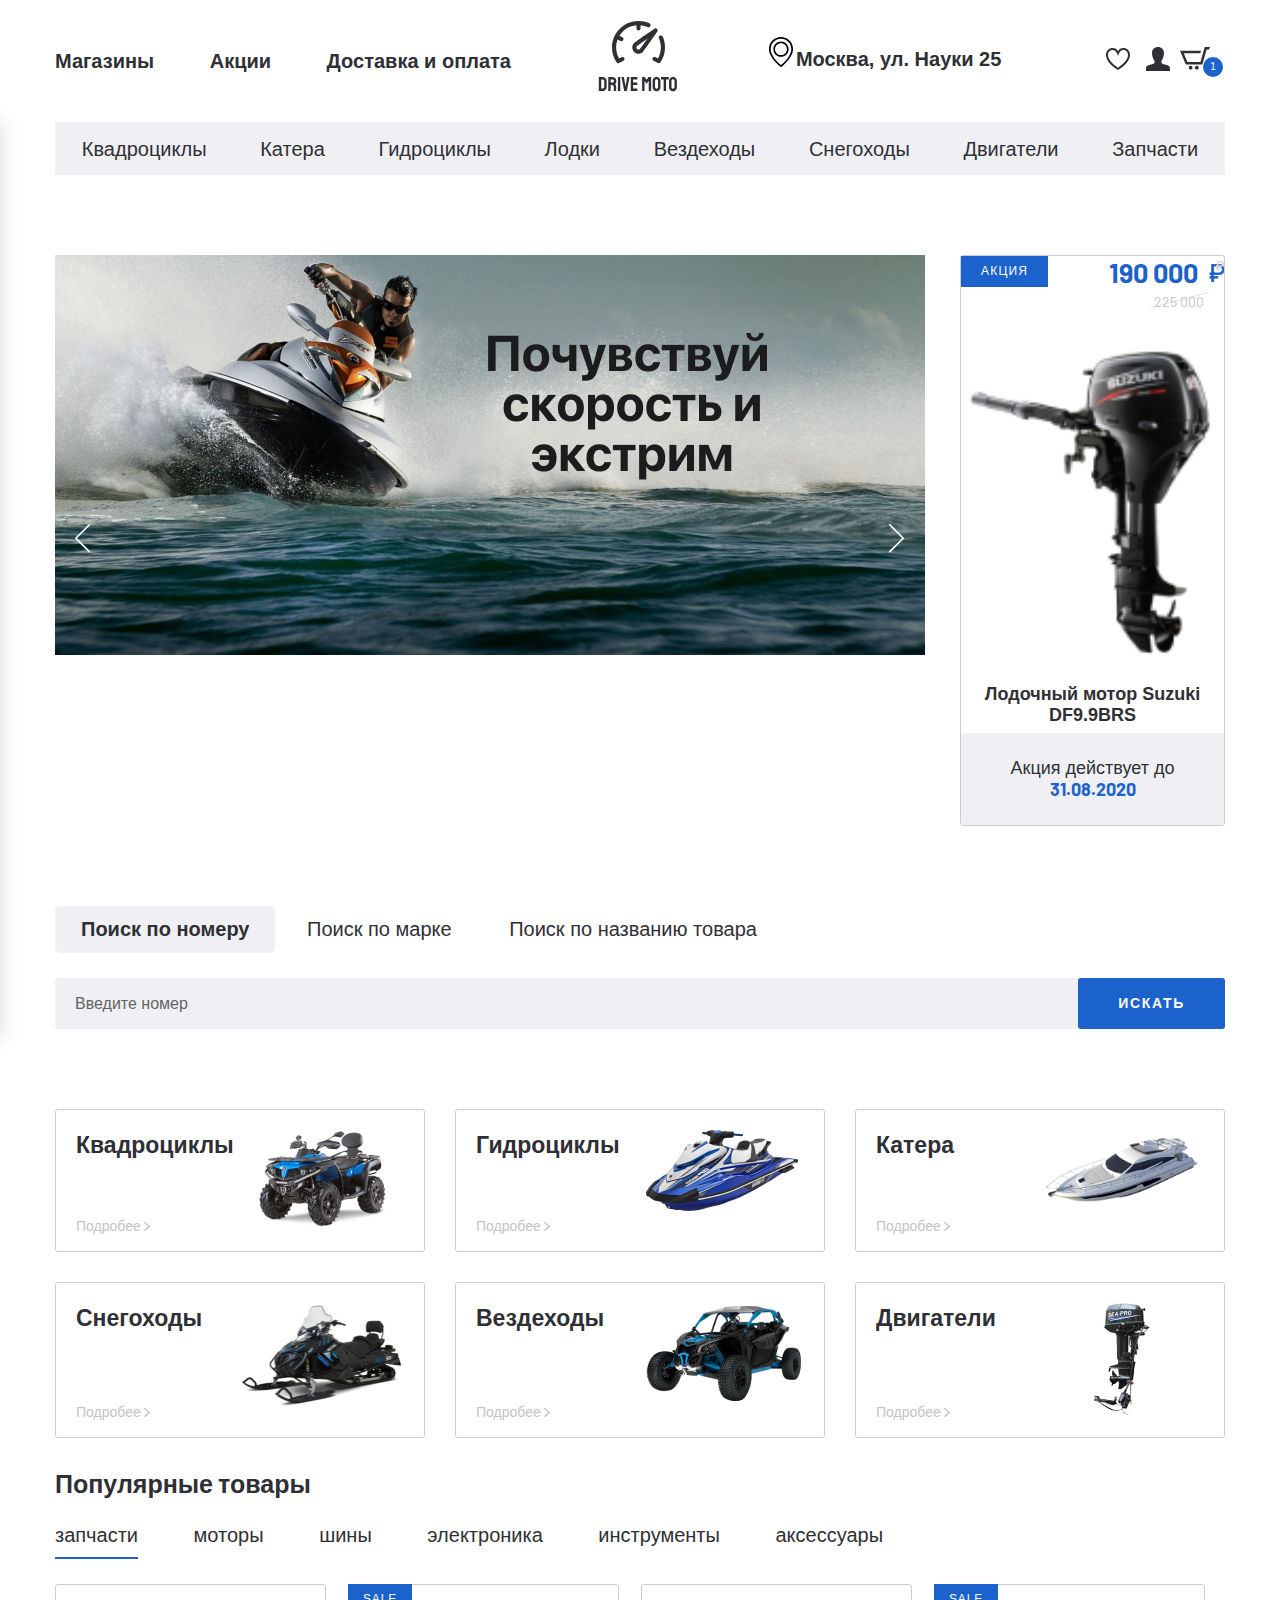
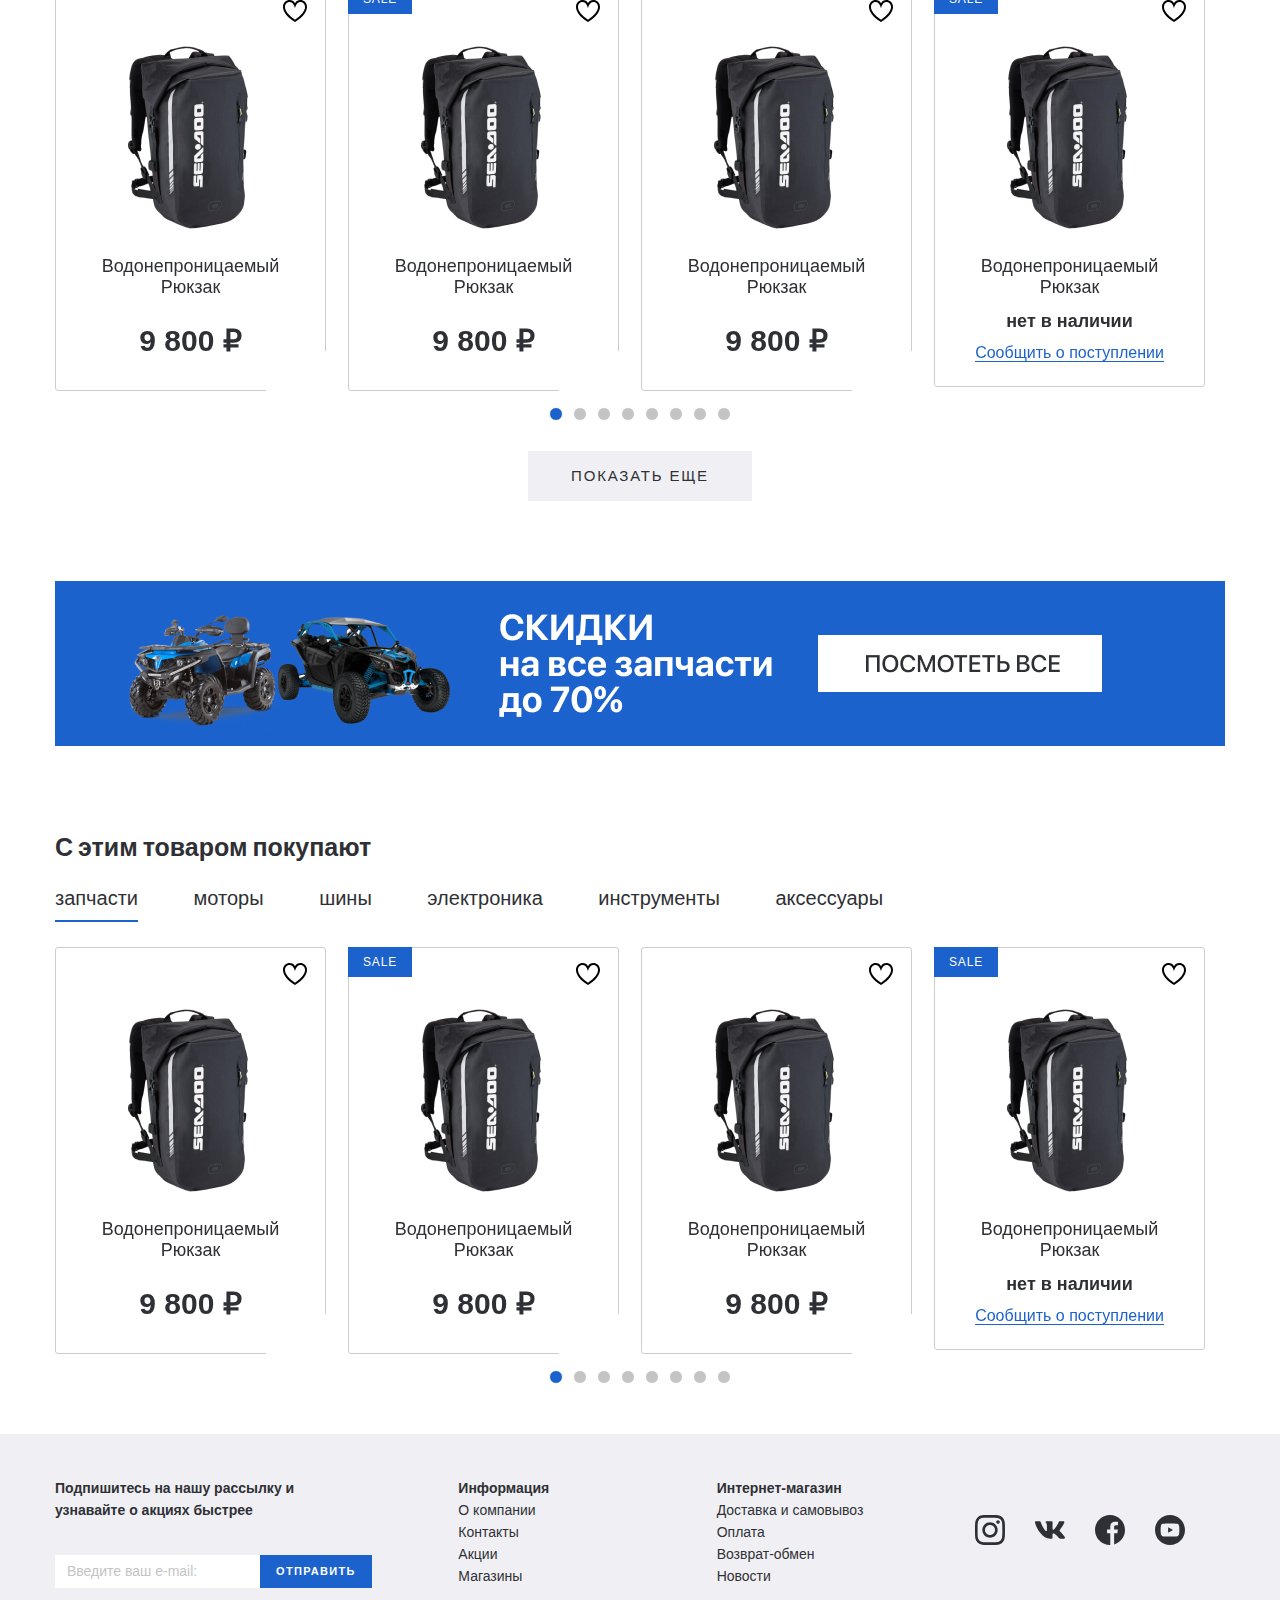
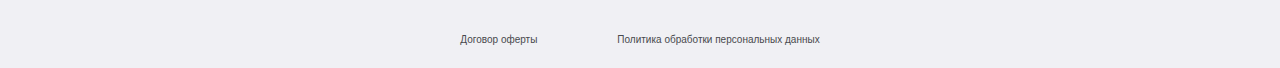
==== commit f2f6cdb0: "Start to developing footer media" ====
--- a/index.html
+++ b/index.html
@@ -719,7 +719,7 @@
         <div class="products__inner">
             <h3 class="product__title">С этим товаром покупают</h3>
             <div class="tabs-wrapper">
-                <div class="tabs products__tabs">
+                <div class="tabs products__tabs mobile-overflow">
                     <a class="tab products__tab tab--active" href="#popular-tab-1">запчасти</a>
                     <a class="tab products__tab" href="#popular-tab-2">моторы</a>
                     <a class="tab products__tab" href="#popular-tab-3">шины </a>
@@ -727,412 +727,412 @@
                     <a class="tab products__tab" href="#popular-tab-5">инструменты</a>
                     <a class="tab products__tab" href="#popular-tab-6">аксессуары </a>
                 </div>
-                <div class="tabs-container products__container">
-                    <div id="popular-tab-1" class="tabs-content products__content tabs-content--active">
-                        <div class="product-slider">
-                            <div class="product-slider__item">
-                                <div class="product-item__wrapper">
-                                    <button class="product-item__favorite">
-                                    </button>
-                                    <button class="product-item__basket">
-                                        <img src="images/basket-white.svg" alt="">
-                                    </button>
-                                    <a href="" class="product-item__notify-link">
-                                        <span>Сообщить о поступлении</span>
-                                    </a>
-                                    <a  class="product-item" href="#">
-                                        <p class="product-item__hover-text">посмотреть товар</p>
-                                        <img class="product-item__img" src="images/content/product-1.png" alt="">
-                                        <h4 class="product-item__title">Водонепроницаемый
-                                            Рюкзак</h4>
-                                        <p class="price product-item__price">9 800 ₽</p>
-                                        <p class="product-item__notify-text">нет в наличии</p>
-                                    </a>
-                                </div>
-                            </div>
-                            <div class="product-slider__item">
-                                <div class="product-item__wrapper">
-                                    <button class="product-item__favorite">
-                                    </button>
-                                    <button class="product-item__basket">
-                                        <img src="images/basket-white.svg" alt="">
-                                    </button>
-                                    <a href="" class="product-item__notify-link">
-                                        <span>Сообщить о поступлении</span>
-                                    </a>
-                                    <a  class="product-item product-item--sale" href="#">
-                                        <p class="product-item__hover-text">посмотреть товар</p>
-                                        <img class="product-item__img" src="images/content/product-1.png" alt="">
-                                        <h4 class="product-item__title">Водонепроницаемый
-                                            Рюкзак</h4>
-                                        <p class="price product-item__price">9 800 ₽</p>
-                                        <p class="product-item__notify-text">нет в наличии</p>
-                                    </a>
-                                </div>
-                            </div>
-                            <div class="product-slider__item">
-                                <div class="product-item__wrapper">
-                                    <button class="product-item__favorite">
-                                    </button>
-                                    <button class="product-item__basket">
-                                        <img src="images/basket-white.svg" alt="">
-                                    </button>
-                                    <a href="" class="product-item__notify-link">
-                                        <span>Сообщить о поступлении</span>
-                                    </a>
-                                    <a  class="product-item " href="#">
-                                        <p class="product-item__hover-text">посмотреть товар</p>
-                                        <img class="product-item__img" src="images/content/product-1.png" alt="">
-                                        <h4 class="product-item__title">Водонепроницаемый
-                                            Рюкзак</h4>
-                                        <p class="price product-item__price">9 800 ₽</p>
-                                        <p class="product-item__notify-text">нет в наличии</p>
-                                    </a>
-                                </div>
-                            </div>
-                            <div class="product-slider__item">
-                                <div class="product-item__wrapper product-item__not-available">
-                                    <button class="product-item__favorite">
-                                    </button>
-                                    <button class="product-item__basket">
-                                        <img src="images/basket-white.svg" alt="">
-                                    </button>
-                                    <a href="" class="product-item__notify-link">
-                                        <span>Сообщить о поступлении</span>
-                                    </a>
-                                    <a  class="product-item product-item--sale" href="#">
-                                        <p class="product-item__hover-text">посмотреть товар</p>
-                                        <img class="product-item__img" src="images/content/product-1.png" alt="">
-                                        <h4 class="product-item__title">Водонепроницаемый
-                                            Рюкзак</h4>
-                                        <p class="price product-item__price">9 800 ₽</p>
-                                        <p class="product-item__notify-text">нет в наличии</p>
-                                    </a>
-                                </div>
-                            </div>
-                            <div class="product-slider__item">
-                                <div class="product-item__wrapper">
-                                    <button class="product-item__favorite">
-                                    </button>
-                                    <button class="product-item__basket">
-                                        <img src="images/basket-white.svg" alt="">
-                                    </button>
-                                    <a href="" class="product-item__notify-link">
-                                        <span>Сообщить о поступлении</span>
-                                    </a>
-                                    <a  class="product-item" href="#">
-                                        <p class="product-item__hover-text">посмотреть товар</p>
-                                        <img class="product-item__img" src="images/content/product-1.png" alt="">
-                                        <h4 class="product-item__title">Водонепроницаемый
-                                            Рюкзак</h4>
-                                        <p class="price product-item__price">9 800 ₽</p>
-                                        <p class="product-item__notify-text">нет в наличии</p>
-                                    </a>
-                                </div>
-                            </div>
-                            <div class="product-slider__item">
-                                <div class="product-item__wrapper">
-                                    <button class="product-item__favorite">
-                                    </button>
-                                    <button class="product-item__basket">
-                                        <img src="images/basket-white.svg" alt="">
-                                    </button>
-                                    <a href="" class="product-item__notify-link">
-                                        <span>Сообщить о поступлении</span>
-                                    </a>
-                                    <a  class="product-item product-item--sale" href="#">
-                                        <p class="product-item__hover-text">посмотреть товар</p>
-                                        <img class="product-item__img" src="images/content/product-1.png" alt="">
-                                        <h4 class="product-item__title">Водонепроницаемый
-                                            Рюкзак</h4>
-                                        <p class="price product-item__price">9 800 ₽</p>
-                                        <p class="product-item__notify-text">нет в наличии</p>
-                                    </a>
-                                </div>
-                            </div>
-                            <div class="product-slider__item">
-                                <div class="product-item__wrapper">
-                                    <button class="product-item__favorite">
-                                    </button>
-                                    <button class="product-item__basket">
-                                        <img src="images/basket-white.svg" alt="">
-                                    </button>
-                                    <a href="" class="product-item__notify-link">
-                                        <span>Сообщить о поступлении</span>
-                                    </a>
-                                    <a  class="product-item " href="#">
-                                        <p class="product-item__hover-text">посмотреть товар</p>
-                                        <img class="product-item__img" src="images/content/product-1.png" alt="">
-                                        <h4 class="product-item__title">Водонепроницаемый
-                                            Рюкзак</h4>
-                                        <p class="price product-item__price">9 800 ₽</p>
-                                        <p class="product-item__notify-text">нет в наличии</p>
-                                    </a>
-                                </div>
-                            </div>
-                            <div class="product-slider__item">
-                                <div class="product-item__wrapper product-item__not-available">
-                                    <button class="product-item__favorite">
-                                    </button>
-                                    <button class="product-item__basket">
-                                        <img src="images/basket-white.svg" alt="">
-                                    </button>
-                                    <a href="" class="product-item__notify-link">
-                                        <span>Сообщить о поступлении</span>
-                                    </a>
-                                    <a  class="product-item product-item--sale" href="#">
-                                        <p class="product-item__hover-text">посмотреть товар</p>
-                                        <img class="product-item__img" src="images/content/product-1.png" alt="">
-                                        <h4 class="product-item__title">Водонепроницаемый
-                                            Рюкзак</h4>
-                                        <p class="price product-item__price">9 800 ₽</p>
-                                        <p class="product-item__notify-text">нет в наличии</p>
-                                    </a>
-                                </div>
+            </div>
+            <div class="tabs-container products__container">
+                <div id="popular-tab-1" class="tabs-content products__content tabs-content--active">
+                    <div class="product-slider">
+                        <div class="product-slider__item">
+                            <div class="product-item__wrapper">
+                                <button class="product-item__favorite">
+                                </button>
+                                <button class="product-item__basket">
+                                    <img src="images/basket-white.svg" alt="">
+                                </button>
+                                <a href="" class="product-item__notify-link">
+                                    <span>Сообщить о поступлении</span>
+                                </a>
+                                <a class="product-item" href="#">
+                                    <p class="product-item__hover-text">посмотреть товар</p>
+                                    <img class="product-item__img" src="images/content/product-1.png" alt="">
+                                    <h4 class="product-item__title">Водонепроницаемый
+                                        Рюкзак</h4>
+                                    <p class="price product-item__price">9 800 ₽</p>
+                                    <p class="product-item__notify-text">нет в наличии</p>
+                                </a>
+                            </div>
+                        </div>
+                        <div class="product-slider__item">
+                            <div class="product-item__wrapper">
+                                <button class="product-item__favorite">
+                                </button>
+                                <button class="product-item__basket">
+                                    <img src="images/basket-white.svg" alt="">
+                                </button>
+                                <a href="" class="product-item__notify-link">
+                                    <span>Сообщить о поступлении</span>
+                                </a>
+                                <a class="product-item product-item--sale" href="#">
+                                    <p class="product-item__hover-text">посмотреть товар</p>
+                                    <img class="product-item__img" src="images/content/product-1.png" alt="">
+                                    <h4 class="product-item__title">Водонепроницаемый
+                                        Рюкзак</h4>
+                                    <p class="price product-item__price">9 800 ₽</p>
+                                    <p class="product-item__notify-text">нет в наличии</p>
+                                </a>
+                            </div>
+                        </div>
+                        <div class="product-slider__item">
+                            <div class="product-item__wrapper">
+                                <button class="product-item__favorite">
+                                </button>
+                                <button class="product-item__basket">
+                                    <img src="images/basket-white.svg" alt="">
+                                </button>
+                                <a href="" class="product-item__notify-link">
+                                    <span>Сообщить о поступлении</span>
+                                </a>
+                                <a class="product-item " href="#">
+                                    <p class="product-item__hover-text">посмотреть товар</p>
+                                    <img class="product-item__img" src="images/content/product-1.png" alt="">
+                                    <h4 class="product-item__title">Водонепроницаемый
+                                        Рюкзак</h4>
+                                    <p class="price product-item__price">9 800 ₽</p>
+                                    <p class="product-item__notify-text">нет в наличии</p>
+                                </a>
+                            </div>
+                        </div>
+                        <div class="product-slider__item">
+                            <div class="product-item__wrapper product-item__not-available">
+                                <button class="product-item__favorite">
+                                </button>
+                                <button class="product-item__basket">
+                                    <img src="images/basket-white.svg" alt="">
+                                </button>
+                                <a href="" class="product-item__notify-link">
+                                    <span>Сообщить о поступлении</span>
+                                </a>
+                                <a class="product-item product-item--sale" href="#">
+                                    <p class="product-item__hover-text">посмотреть товар</p>
+                                    <img class="product-item__img" src="images/content/product-1.png" alt="">
+                                    <h4 class="product-item__title">Водонепроницаемый
+                                        Рюкзак</h4>
+                                    <p class="price product-item__price">9 800 ₽</p>
+                                    <p class="product-item__notify-text">нет в наличии</p>
+                                </a>
+                            </div>
+                        </div>
+                        <div class="product-slider__item">
+                            <div class="product-item__wrapper">
+                                <button class="product-item__favorite">
+                                </button>
+                                <button class="product-item__basket">
+                                    <img src="images/basket-white.svg" alt="">
+                                </button>
+                                <a href="" class="product-item__notify-link">
+                                    <span>Сообщить о поступлении</span>
+                                </a>
+                                <a class="product-item" href="#">
+                                    <p class="product-item__hover-text">посмотреть товар</p>
+                                    <img class="product-item__img" src="images/content/product-1.png" alt="">
+                                    <h4 class="product-item__title">Водонепроницаемый
+                                        Рюкзак</h4>
+                                    <p class="price product-item__price">9 800 ₽</p>
+                                    <p class="product-item__notify-text">нет в наличии</p>
+                                </a>
+                            </div>
+                        </div>
+                        <div class="product-slider__item">
+                            <div class="product-item__wrapper">
+                                <button class="product-item__favorite">
+                                </button>
+                                <button class="product-item__basket">
+                                    <img src="images/basket-white.svg" alt="">
+                                </button>
+                                <a href="" class="product-item__notify-link">
+                                    <span>Сообщить о поступлении</span>
+                                </a>
+                                <a class="product-item product-item--sale" href="#">
+                                    <p class="product-item__hover-text">посмотреть товар</p>
+                                    <img class="product-item__img" src="images/content/product-1.png" alt="">
+                                    <h4 class="product-item__title">Водонепроницаемый
+                                        Рюкзак</h4>
+                                    <p class="price product-item__price">9 800 ₽</p>
+                                    <p class="product-item__notify-text">нет в наличии</p>
+                                </a>
+                            </div>
+                        </div>
+                        <div class="product-slider__item">
+                            <div class="product-item__wrapper">
+                                <button class="product-item__favorite">
+                                </button>
+                                <button class="product-item__basket">
+                                    <img src="images/basket-white.svg" alt="">
+                                </button>
+                                <a href="" class="product-item__notify-link">
+                                    <span>Сообщить о поступлении</span>
+                                </a>
+                                <a class="product-item " href="#">
+                                    <p class="product-item__hover-text">посмотреть товар</p>
+                                    <img class="product-item__img" src="images/content/product-1.png" alt="">
+                                    <h4 class="product-item__title">Водонепроницаемый
+                                        Рюкзак</h4>
+                                    <p class="price product-item__price">9 800 ₽</p>
+                                    <p class="product-item__notify-text">нет в наличии</p>
+                                </a>
+                            </div>
+                        </div>
+                        <div class="product-slider__item">
+                            <div class="product-item__wrapper product-item__not-available">
+                                <button class="product-item__favorite">
+                                </button>
+                                <button class="product-item__basket">
+                                    <img src="images/basket-white.svg" alt="">
+                                </button>
+                                <a href="" class="product-item__notify-link">
+                                    <span>Сообщить о поступлении</span>
+                                </a>
+                                <a class="product-item product-item--sale" href="#">
+                                    <p class="product-item__hover-text">посмотреть товар</p>
+                                    <img class="product-item__img" src="images/content/product-1.png" alt="">
+                                    <h4 class="product-item__title">Водонепроницаемый
+                                        Рюкзак</h4>
+                                    <p class="price product-item__price">9 800 ₽</p>
+                                    <p class="product-item__notify-text">нет в наличии</p>
+                                </a>
                             </div>
                         </div>
                     </div>
-                    <div id="popular-tab-2" class="tabs-content products__content">
-                        <div class="product-slider">
-                            <div class="product-slider__item">
-                                <div class="product-item__wrapper">
-                                    <button class="product-item__favorite">
-                                    </button>
-                                    <button class="product-item__basket">
-                                        <img src="images/basket-white.svg" alt="">
-                                    </button>
-                                    <a href="" class="product-item__notify-link">
-                                        <span>Сообщить о поступлении</span>
-                                    </a>
-                                    <a  class="product-item" href="#">
-                                        <p class="product-item__hover-text">посмотреть товар</p>
-                                        <img class="product-item__img" src="images/content/product-1.png" alt="">
-                                        <h4 class="product-item__title">Водонепроницаемый
-                                            Рюкзак</h4>
-                                        <p class="price product-item__price">9 800 ₽</p>
-                                        <p class="product-item__notify-text">нет в наличии</p>
-                                    </a>
-                                </div>
-                            </div>
-                            <div class="product-slider__item">
-                                <div class="product-item__wrapper">
-                                    <button class="product-item__favorite">
-                                    </button>
-                                    <button class="product-item__basket">
-                                        <img src="images/basket-white.svg" alt="">
-                                    </button>
-                                    <a href="" class="product-item__notify-link">
-                                        <span>Сообщить о поступлении</span>
-                                    </a>
-                                    <a  class="product-item product-item--sale" href="#">
-                                        <p class="product-item__hover-text">посмотреть товар</p>
-                                        <img class="product-item__img" src="images/content/product-1.png" alt="">
-                                        <h4 class="product-item__title">Водонепроницаемый
-                                            Рюкзак</h4>
-                                        <p class="price product-item__price">9 800 ₽</p>
-                                        <p class="product-item__notify-text">нет в наличии</p>
-                                    </a>
-                                </div>
-                            </div>
-                            <div class="product-slider__item">
-                                <div class="product-item__wrapper">
-                                    <button class="product-item__favorite">
-                                    </button>
-                                    <button class="product-item__basket">
-                                        <img src="images/basket-white.svg" alt="">
-                                    </button>
-                                    <a href="" class="product-item__notify-link">
-                                        <span>Сообщить о поступлении</span>
-                                    </a>
-                                    <a  class="product-item " href="#">
-                                        <p class="product-item__hover-text">посмотреть товар</p>
-                                        <img class="product-item__img" src="images/content/product-1.png" alt="">
-                                        <h4 class="product-item__title">Водонепроницаемый
-                                            Рюкзак</h4>
-                                        <p class="price product-item__price">9 800 ₽</p>
-                                        <p class="product-item__notify-text">нет в наличии</p>
-                                    </a>
-                                </div>
-                            </div>
-                            <div class="product-slider__item">
-                                <div class="product-item__wrapper product-item__not-available">
-                                    <button class="product-item__favorite">
-                                    </button>
-                                    <button class="product-item__basket">
-                                        <img src="images/basket-white.svg" alt="">
-                                    </button>
-                                    <a href="" class="product-item__notify-link">
-                                        <span>Сообщить о поступлении</span>
-                                    </a>
-                                    <a  class="product-item product-item--sale" href="#">
-                                        <p class="product-item__hover-text">посмотреть товар</p>
-                                        <img class="product-item__img" src="images/content/product-1.png" alt="">
-                                        <h4 class="product-item__title">Водонепроницаемый
-                                            Рюкзак</h4>
-                                        <p class="price product-item__price">9 800 ₽</p>
-                                        <p class="product-item__notify-text">нет в наличии</p>
-                                    </a>
-                                </div>
-                            </div>
-                            <div class="product-slider__item">
-                                <div class="product-item__wrapper">
-                                    <button class="product-item__favorite">
-                                    </button>
-                                    <button class="product-item__basket">
-                                        <img src="images/basket-white.svg" alt="">
-                                    </button>
-                                    <a href="" class="product-item__notify-link">
-                                        <span>Сообщить о поступлении</span>
-                                    </a>
-                                    <a  class="product-item" href="#">
-                                        <p class="product-item__hover-text">посмотреть товар</p>
-                                        <img class="product-item__img" src="images/content/product-1.png" alt="">
-                                        <h4 class="product-item__title">Водонепроницаемый
-                                            Рюкзак</h4>
-                                        <p class="price product-item__price">9 800 ₽</p>
-                                        <p class="product-item__notify-text">нет в наличии</p>
-                                    </a>
-                                </div>
-                            </div>
-                            <div class="product-slider__item">
-                                <div class="product-item__wrapper">
-                                    <button class="product-item__favorite">
-                                    </button>
-                                    <button class="product-item__basket">
-                                        <img src="images/basket-white.svg" alt="">
-                                    </button>
-                                    <a href="" class="product-item__notify-link">
-                                        <span>Сообщить о поступлении</span>
-                                    </a>
-                                    <a  class="product-item product-item--sale" href="#">
-                                        <p class="product-item__hover-text">посмотреть товар</p>
-                                        <img class="product-item__img" src="images/content/product-1.png" alt="">
-                                        <h4 class="product-item__title">Водонепроницаемый
-                                            Рюкзак</h4>
-                                        <p class="price product-item__price">9 800 ₽</p>
-                                        <p class="product-item__notify-text">нет в наличии</p>
-                                    </a>
-                                </div>
-                            </div>
-                            <div class="product-slider__item">
-                                <div class="product-item__wrapper">
-                                    <button class="product-item__favorite">
-                                    </button>
-                                    <button class="product-item__basket">
-                                        <img src="images/basket-white.svg" alt="">
-                                    </button>
-                                    <a href="" class="product-item__notify-link">
-                                        <span>Сообщить о поступлении</span>
-                                    </a>
-                                    <a  class="product-item " href="#">
-                                        <p class="product-item__hover-text">посмотреть товар</p>
-                                        <img class="product-item__img" src="images/content/product-1.png" alt="">
-                                        <h4 class="product-item__title">Водонепроницаемый
-                                            Рюкзак</h4>
-                                        <p class="price product-item__price">9 800 ₽</p>
-                                        <p class="product-item__notify-text">нет в наличии</p>
-                                    </a>
-                                </div>
-                            </div>
-                            <div class="product-slider__item">
-                                <div class="product-item__wrapper product-item__not-available">
-                                    <button class="product-item__favorite">
-                                    </button>
-                                    <button class="product-item__basket">
-                                        <img src="images/basket-white.svg" alt="">
-                                    </button>
-                                    <a href="" class="product-item__notify-link">
-                                        <span>Сообщить о поступлении</span>
-                                    </a>
-                                    <a  class="product-item product-item--sale" href="#">
-                                        <p class="product-item__hover-text">посмотреть товар</p>
-                                        <img class="product-item__img" src="images/content/product-1.png" alt="">
-                                        <h4 class="product-item__title">Водонепроницаемый
-                                            Рюкзак</h4>
-                                        <p class="price product-item__price">9 800 ₽</p>
-                                        <p class="product-item__notify-text">нет в наличии</p>
-                                    </a>
-                                </div>
+                </div>
+                <div id="popular-tab-2" class="tabs-content products__content">
+                    <div class="product-slider">
+                        <div class="product-slider__item">
+                            <div class="product-item__wrapper">
+                                <button class="product-item__favorite">
+                                </button>
+                                <button class="product-item__basket">
+                                    <img src="images/basket-white.svg" alt="">
+                                </button>
+                                <a href="" class="product-item__notify-link">
+                                    <span>Сообщить о поступлении</span>
+                                </a>
+                                <a class="product-item" href="#">
+                                    <p class="product-item__hover-text">посмотреть товар</p>
+                                    <img class="product-item__img" src="images/content/product-1.png" alt="">
+                                    <h4 class="product-item__title">Водонепроницаемый
+                                        Рюкзак</h4>
+                                    <p class="price product-item__price">9 800 ₽</p>
+                                    <p class="product-item__notify-text">нет в наличии</p>
+                                </a>
+                            </div>
+                        </div>
+                        <div class="product-slider__item">
+                            <div class="product-item__wrapper">
+                                <button class="product-item__favorite">
+                                </button>
+                                <button class="product-item__basket">
+                                    <img src="images/basket-white.svg" alt="">
+                                </button>
+                                <a href="" class="product-item__notify-link">
+                                    <span>Сообщить о поступлении</span>
+                                </a>
+                                <a class="product-item product-item--sale" href="#">
+                                    <p class="product-item__hover-text">посмотреть товар</p>
+                                    <img class="product-item__img" src="images/content/product-1.png" alt="">
+                                    <h4 class="product-item__title">Водонепроницаемый
+                                        Рюкзак</h4>
+                                    <p class="price product-item__price">9 800 ₽</p>
+                                    <p class="product-item__notify-text">нет в наличии</p>
+                                </a>
+                            </div>
+                        </div>
+                        <div class="product-slider__item">
+                            <div class="product-item__wrapper">
+                                <button class="product-item__favorite">
+                                </button>
+                                <button class="product-item__basket">
+                                    <img src="images/basket-white.svg" alt="">
+                                </button>
+                                <a href="" class="product-item__notify-link">
+                                    <span>Сообщить о поступлении</span>
+                                </a>
+                                <a class="product-item " href="#">
+                                    <p class="product-item__hover-text">посмотреть товар</p>
+                                    <img class="product-item__img" src="images/content/product-1.png" alt="">
+                                    <h4 class="product-item__title">Водонепроницаемый
+                                        Рюкзак</h4>
+                                    <p class="price product-item__price">9 800 ₽</p>
+                                    <p class="product-item__notify-text">нет в наличии</p>
+                                </a>
+                            </div>
+                        </div>
+                        <div class="product-slider__item">
+                            <div class="product-item__wrapper product-item__not-available">
+                                <button class="product-item__favorite">
+                                </button>
+                                <button class="product-item__basket">
+                                    <img src="images/basket-white.svg" alt="">
+                                </button>
+                                <a href="" class="product-item__notify-link">
+                                    <span>Сообщить о поступлении</span>
+                                </a>
+                                <a class="product-item product-item--sale" href="#">
+                                    <p class="product-item__hover-text">посмотреть товар</p>
+                                    <img class="product-item__img" src="images/content/product-1.png" alt="">
+                                    <h4 class="product-item__title">Водонепроницаемый
+                                        Рюкзак</h4>
+                                    <p class="price product-item__price">9 800 ₽</p>
+                                    <p class="product-item__notify-text">нет в наличии</p>
+                                </a>
+                            </div>
+                        </div>
+                        <div class="product-slider__item">
+                            <div class="product-item__wrapper">
+                                <button class="product-item__favorite">
+                                </button>
+                                <button class="product-item__basket">
+                                    <img src="images/basket-white.svg" alt="">
+                                </button>
+                                <a href="" class="product-item__notify-link">
+                                    <span>Сообщить о поступлении</span>
+                                </a>
+                                <a class="product-item" href="#">
+                                    <p class="product-item__hover-text">посмотреть товар</p>
+                                    <img class="product-item__img" src="images/content/product-1.png" alt="">
+                                    <h4 class="product-item__title">Водонепроницаемый
+                                        Рюкзак</h4>
+                                    <p class="price product-item__price">9 800 ₽</p>
+                                    <p class="product-item__notify-text">нет в наличии</p>
+                                </a>
+                            </div>
+                        </div>
+                        <div class="product-slider__item">
+                            <div class="product-item__wrapper">
+                                <button class="product-item__favorite">
+                                </button>
+                                <button class="product-item__basket">
+                                    <img src="images/basket-white.svg" alt="">
+                                </button>
+                                <a href="" class="product-item__notify-link">
+                                    <span>Сообщить о поступлении</span>
+                                </a>
+                                <a class="product-item product-item--sale" href="#">
+                                    <p class="product-item__hover-text">посмотреть товар</p>
+                                    <img class="product-item__img" src="images/content/product-1.png" alt="">
+                                    <h4 class="product-item__title">Водонепроницаемый
+                                        Рюкзак</h4>
+                                    <p class="price product-item__price">9 800 ₽</p>
+                                    <p class="product-item__notify-text">нет в наличии</p>
+                                </a>
+                            </div>
+                        </div>
+                        <div class="product-slider__item">
+                            <div class="product-item__wrapper">
+                                <button class="product-item__favorite">
+                                </button>
+                                <button class="product-item__basket">
+                                    <img src="images/basket-white.svg" alt="">
+                                </button>
+                                <a href="" class="product-item__notify-link">
+                                    <span>Сообщить о поступлении</span>
+                                </a>
+                                <a class="product-item " href="#">
+                                    <p class="product-item__hover-text">посмотреть товар</p>
+                                    <img class="product-item__img" src="images/content/product-1.png" alt="">
+                                    <h4 class="product-item__title">Водонепроницаемый
+                                        Рюкзак</h4>
+                                    <p class="price product-item__price">9 800 ₽</p>
+                                    <p class="product-item__notify-text">нет в наличии</p>
+                                </a>
+                            </div>
+                        </div>
+                        <div class="product-slider__item">
+                            <div class="product-item__wrapper product-item__not-available">
+                                <button class="product-item__favorite">
+                                </button>
+                                <button class="product-item__basket">
+                                    <img src="images/basket-white.svg" alt="">
+                                </button>
+                                <a href="" class="product-item__notify-link">
+                                    <span>Сообщить о поступлении</span>
+                                </a>
+                                <a class="product-item product-item--sale" href="#">
+                                    <p class="product-item__hover-text">посмотреть товар</p>
+                                    <img class="product-item__img" src="images/content/product-1.png" alt="">
+                                    <h4 class="product-item__title">Водонепроницаемый
+                                        Рюкзак</h4>
+                                    <p class="price product-item__price">9 800 ₽</p>
+                                    <p class="product-item__notify-text">нет в наличии</p>
+                                </a>
                             </div>
                         </div>
                     </div>
-                    <div id="popular-tab-3" class="tabs-content products__content">
-                        slider-3
-                    </div>
-                    <div id="popular-tab-4" class="tabs-content products__content">
-                        slider-4
-                    </div>
-                    <div id="popular-tab-5" class="tabs-content products__content">
-                        slider-5
-                    </div>
-                    <div id="popular-tab-6" class="tabs-content products__content">
-                        slider-6
-                    </div>
+                </div>
+                <div id="popular-tab-3" class="tabs-content products__content">
+                    slider-3
+                </div>
+                <div id="popular-tab-4" class="tabs-content products__content">
+                    slider-4
+                </div>
+                <div id="popular-tab-5" class="tabs-content products__content">
+                    slider-5
+                </div>
+                <div id="popular-tab-6" class="tabs-content products__content">
+                    slider-6
                 </div>
             </div>
         </div>
     </div>
 </section>
 
-<!--<footer class="footer">-->
-<!--    <div class="container">-->
-<!--        <div class="footer__top">-->
-<!--            <div class="footer__top-inner">-->
-<!--                <div class="footer__top-item footer__top-newslatter">-->
-<!--                    <h6 class="footer__top-title ">-->
-<!--                        Подпишитесь на нашу рассылку и узнавайте о акциях быстрее-->
-<!--                    </h6>-->
-<!--                    <form class="footer-form">-->
-<!--                        <input class="footer-form__input" type="text" placeholder="Введите ваш e-mail:">-->
-<!--                        <button class="footer-form__btn" type="submit">Отправить</button>-->
-<!--                    </form>-->
-<!--                </div>-->
-<!--                <div class="footer__top-item">-->
-<!--                    <h6 class="footer__top-title">-->
-<!--                        Информация-->
-<!--                    </h6>-->
-<!--                    <ul class="footer-list">-->
-<!--                        <li class="footer-list__item"><a href="#"> О компании</a></li>-->
-<!--                        <li class="footer-list__item"><a href="#">Контакты</a></li>-->
-<!--                        <li class="footer-list__item"><a href="#">Акции</a></li>-->
-<!--                        <li class="footer-list__item"><a href="#">Магазины</a></li>-->
-<!--                    </ul>-->
-<!--                </div>-->
-<!--                <div class="footer__top-item">-->
-<!--                    <h6 class="footer__top-title">-->
-<!--                        Интернет-магазин-->
-<!--                    </h6>-->
-<!--                    <ul class="footer-list">-->
-<!--                        <li class="footer-list__item"><a href="#"> Доставка и самовывоз</a></li>-->
-<!--                        <li class="footer-list__item"><a href="#">Оплата</a></li>-->
-<!--                        <li class="footer-list__item"><a href="#">Возврат-обмен</a></li>-->
-<!--                        <li class="footer-list__item"><a href="#">Новости</a></li>-->
-<!--                    </ul>-->
-<!--                </div>-->
-<!--                <div class="footer__top-item footer__top-social">-->
-<!--                    <ul class="social-list">-->
-<!--                        <li class="social-list__item">-->
-<!--                            <a href="#"><img src="images/instagram.svg" alt=""></a>-->
-<!--                        </li>-->
-<!--                        <li class="social-list__item">-->
-<!--                            <a href="#"><img src="images/vk.svg" alt=""></a>-->
-<!--                        </li>-->
-<!--                        <li class="social-list__item">-->
-<!--                            <a href="#"><img src="images/facebook.svg" alt=""></a>-->
-<!--                        </li>-->
-<!--                        <li class="social-list__item">-->
-<!--                            <a href="#"><img src="images/youtube.svg" alt=""></a>-->
-<!--                        </li>-->
-<!--                    </ul>-->
-<!--                </div>-->
-<!--            </div>-->
-<!--        </div>-->
-<!--        <div class="footer__bottom">-->
-<!--            <a class="footer__bottom-link" href="#">Договор оферты</a>-->
-<!--            <a class="footer__bottom-link" href="#">Политика обработки персональных данных</a>-->
-<!--        </div>-->
-<!--    </div>-->
-<!--</footer>-->
+<footer class="footer">
+    <div class="container">
+        <div class="footer__top">
+            <div class="footer__top-inner">
+                <div class="footer__top-item footer__top-newslatter">
+                    <h6 class="footer__top-title ">
+                        Подпишитесь на нашу рассылку и узнавайте о акциях быстрее
+                    </h6>
+                    <form class="footer-form">
+                        <input class="footer-form__input" type="text" placeholder="Введите ваш e-mail:">
+                        <button class="footer-form__btn" type="submit">Отправить</button>
+                    </form>
+                </div>
+                <div class="footer__top-item">
+                    <h6 class="footer__top-title">
+                        Информация
+                    </h6>
+                    <ul class="footer-list">
+                        <li class="footer-list__item"><a href="#"> О компании</a></li>
+                        <li class="footer-list__item"><a href="#">Контакты</a></li>
+                        <li class="footer-list__item"><a href="#">Акции</a></li>
+                        <li class="footer-list__item"><a href="#">Магазины</a></li>
+                    </ul>
+                </div>
+                <div class="footer__top-item">
+                    <h6 class="footer__top-title">
+                        Интернет-магазин
+                    </h6>
+                    <ul class="footer-list">
+                        <li class="footer-list__item"><a href="#"> Доставка и самовывоз</a></li>
+                        <li class="footer-list__item"><a href="#">Оплата</a></li>
+                        <li class="footer-list__item"><a href="#">Возврат-обмен</a></li>
+                        <li class="footer-list__item"><a href="#">Новости</a></li>
+                    </ul>
+                </div>
+                <div class="footer__top-item footer__top-social">
+                    <ul class="social-list">
+                        <li class="social-list__item">
+                            <a href="#"><img src="images/instagram.svg" alt=""></a>
+                        </li>
+                        <li class="social-list__item">
+                            <a href="#"><img src="images/vk.svg" alt=""></a>
+                        </li>
+                        <li class="social-list__item">
+                            <a href="#"><img src="images/facebook.svg" alt=""></a>
+                        </li>
+                        <li class="social-list__item">
+                            <a href="#"><img src="images/youtube.svg" alt=""></a>
+                        </li>
+                    </ul>
+                </div>
+            </div>
+        </div>
+        <div class="footer__bottom">
+            <a class="footer__bottom-link" href="#">Договор оферты</a>
+            <a class="footer__bottom-link" href="#">Политика обработки персональных данных</a>
+        </div>
+    </div>
+</footer>
 
 
 
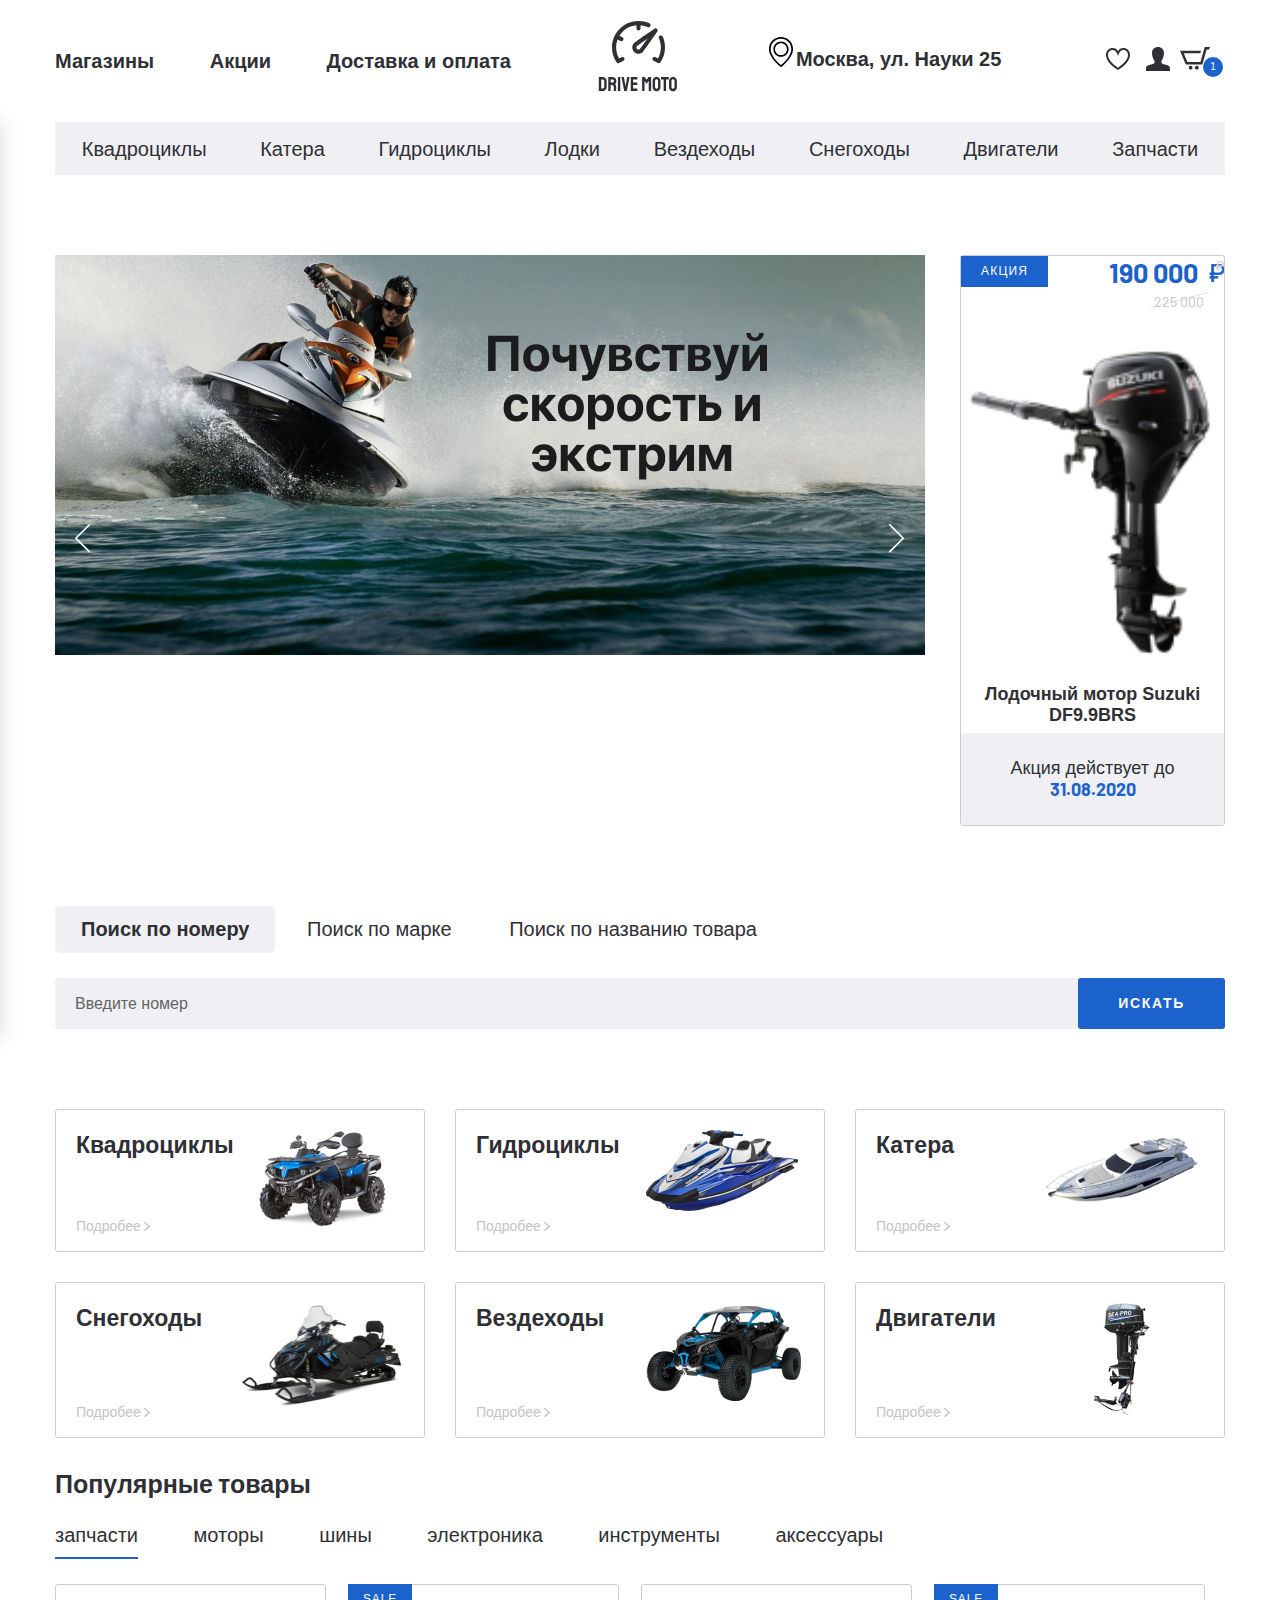
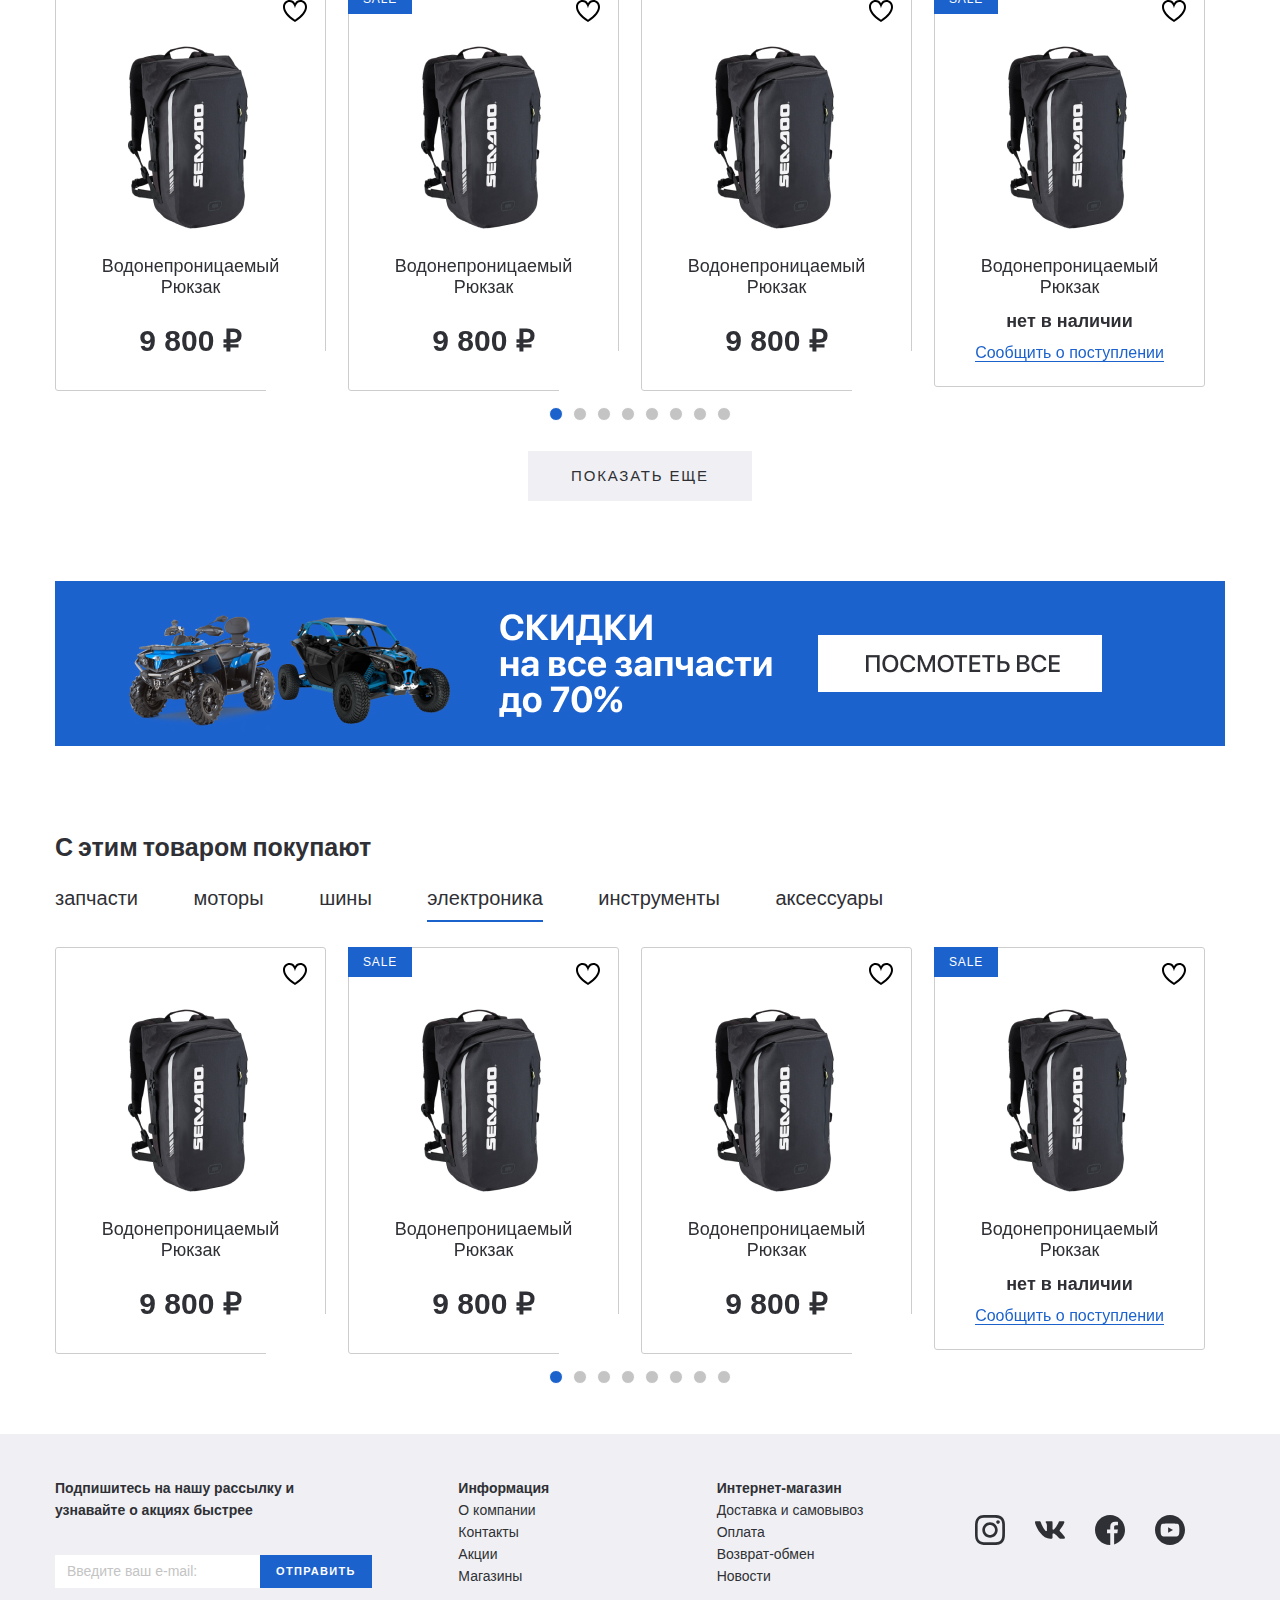
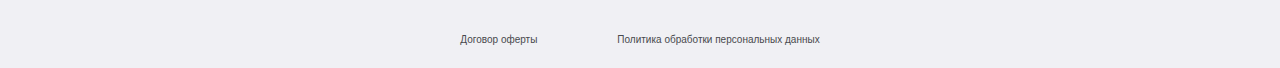
==== commit 4388f360: "tabs bugs are fixed" ====
--- a/index.html
+++ b/index.html
@@ -720,351 +720,351 @@
             <h3 class="product__title">С этим товаром покупают</h3>
             <div class="tabs-wrapper">
                 <div class="tabs products__tabs mobile-overflow">
-                    <a class="tab products__tab tab--active" href="#popular-tab-1">запчасти</a>
+                    <a class="tab products__tab " href="#popular-tab-1">запчасти</a>
                     <a class="tab products__tab" href="#popular-tab-2">моторы</a>
                     <a class="tab products__tab" href="#popular-tab-3">шины </a>
-                    <a class="tab products__tab" href="#popular-tab-4">электроника</a>
+                    <a class="tab products__tab tab--active" href="#popular-tab-4">электроника</a>
                     <a class="tab products__tab" href="#popular-tab-5">инструменты</a>
                     <a class="tab products__tab" href="#popular-tab-6">аксессуары </a>
                 </div>
             </div>
             <div class="tabs-container products__container">
-                <div id="popular-tab-1" class="tabs-content products__content tabs-content--active">
-                    <div class="product-slider">
-                        <div class="product-slider__item">
-                            <div class="product-item__wrapper">
-                                <button class="product-item__favorite">
-                                </button>
-                                <button class="product-item__basket">
-                                    <img src="images/basket-white.svg" alt="">
-                                </button>
-                                <a href="" class="product-item__notify-link">
-                                    <span>Сообщить о поступлении</span>
-                                </a>
-                                <a class="product-item" href="#">
-                                    <p class="product-item__hover-text">посмотреть товар</p>
-                                    <img class="product-item__img" src="images/content/product-1.png" alt="">
-                                    <h4 class="product-item__title">Водонепроницаемый
-                                        Рюкзак</h4>
-                                    <p class="price product-item__price">9 800 ₽</p>
-                                    <p class="product-item__notify-text">нет в наличии</p>
-                                </a>
-                            </div>
-                        </div>
-                        <div class="product-slider__item">
-                            <div class="product-item__wrapper">
-                                <button class="product-item__favorite">
-                                </button>
-                                <button class="product-item__basket">
-                                    <img src="images/basket-white.svg" alt="">
-                                </button>
-                                <a href="" class="product-item__notify-link">
-                                    <span>Сообщить о поступлении</span>
-                                </a>
-                                <a class="product-item product-item--sale" href="#">
-                                    <p class="product-item__hover-text">посмотреть товар</p>
-                                    <img class="product-item__img" src="images/content/product-1.png" alt="">
-                                    <h4 class="product-item__title">Водонепроницаемый
-                                        Рюкзак</h4>
-                                    <p class="price product-item__price">9 800 ₽</p>
-                                    <p class="product-item__notify-text">нет в наличии</p>
-                                </a>
-                            </div>
-                        </div>
-                        <div class="product-slider__item">
-                            <div class="product-item__wrapper">
-                                <button class="product-item__favorite">
-                                </button>
-                                <button class="product-item__basket">
-                                    <img src="images/basket-white.svg" alt="">
-                                </button>
-                                <a href="" class="product-item__notify-link">
-                                    <span>Сообщить о поступлении</span>
-                                </a>
-                                <a class="product-item " href="#">
-                                    <p class="product-item__hover-text">посмотреть товар</p>
-                                    <img class="product-item__img" src="images/content/product-1.png" alt="">
-                                    <h4 class="product-item__title">Водонепроницаемый
-                                        Рюкзак</h4>
-                                    <p class="price product-item__price">9 800 ₽</p>
-                                    <p class="product-item__notify-text">нет в наличии</p>
-                                </a>
-                            </div>
-                        </div>
-                        <div class="product-slider__item">
-                            <div class="product-item__wrapper product-item__not-available">
-                                <button class="product-item__favorite">
-                                </button>
-                                <button class="product-item__basket">
-                                    <img src="images/basket-white.svg" alt="">
-                                </button>
-                                <a href="" class="product-item__notify-link">
-                                    <span>Сообщить о поступлении</span>
-                                </a>
-                                <a class="product-item product-item--sale" href="#">
-                                    <p class="product-item__hover-text">посмотреть товар</p>
-                                    <img class="product-item__img" src="images/content/product-1.png" alt="">
-                                    <h4 class="product-item__title">Водонепроницаемый
-                                        Рюкзак</h4>
-                                    <p class="price product-item__price">9 800 ₽</p>
-                                    <p class="product-item__notify-text">нет в наличии</p>
-                                </a>
-                            </div>
-                        </div>
-                        <div class="product-slider__item">
-                            <div class="product-item__wrapper">
-                                <button class="product-item__favorite">
-                                </button>
-                                <button class="product-item__basket">
-                                    <img src="images/basket-white.svg" alt="">
-                                </button>
-                                <a href="" class="product-item__notify-link">
-                                    <span>Сообщить о поступлении</span>
-                                </a>
-                                <a class="product-item" href="#">
-                                    <p class="product-item__hover-text">посмотреть товар</p>
-                                    <img class="product-item__img" src="images/content/product-1.png" alt="">
-                                    <h4 class="product-item__title">Водонепроницаемый
-                                        Рюкзак</h4>
-                                    <p class="price product-item__price">9 800 ₽</p>
-                                    <p class="product-item__notify-text">нет в наличии</p>
-                                </a>
-                            </div>
-                        </div>
-                        <div class="product-slider__item">
-                            <div class="product-item__wrapper">
-                                <button class="product-item__favorite">
-                                </button>
-                                <button class="product-item__basket">
-                                    <img src="images/basket-white.svg" alt="">
-                                </button>
-                                <a href="" class="product-item__notify-link">
-                                    <span>Сообщить о поступлении</span>
-                                </a>
-                                <a class="product-item product-item--sale" href="#">
-                                    <p class="product-item__hover-text">посмотреть товар</p>
-                                    <img class="product-item__img" src="images/content/product-1.png" alt="">
-                                    <h4 class="product-item__title">Водонепроницаемый
-                                        Рюкзак</h4>
-                                    <p class="price product-item__price">9 800 ₽</p>
-                                    <p class="product-item__notify-text">нет в наличии</p>
-                                </a>
-                            </div>
-                        </div>
-                        <div class="product-slider__item">
-                            <div class="product-item__wrapper">
-                                <button class="product-item__favorite">
-                                </button>
-                                <button class="product-item__basket">
-                                    <img src="images/basket-white.svg" alt="">
-                                </button>
-                                <a href="" class="product-item__notify-link">
-                                    <span>Сообщить о поступлении</span>
-                                </a>
-                                <a class="product-item " href="#">
-                                    <p class="product-item__hover-text">посмотреть товар</p>
-                                    <img class="product-item__img" src="images/content/product-1.png" alt="">
-                                    <h4 class="product-item__title">Водонепроницаемый
-                                        Рюкзак</h4>
-                                    <p class="price product-item__price">9 800 ₽</p>
-                                    <p class="product-item__notify-text">нет в наличии</p>
-                                </a>
-                            </div>
-                        </div>
-                        <div class="product-slider__item">
-                            <div class="product-item__wrapper product-item__not-available">
-                                <button class="product-item__favorite">
-                                </button>
-                                <button class="product-item__basket">
-                                    <img src="images/basket-white.svg" alt="">
-                                </button>
-                                <a href="" class="product-item__notify-link">
-                                    <span>Сообщить о поступлении</span>
-                                </a>
-                                <a class="product-item product-item--sale" href="#">
-                                    <p class="product-item__hover-text">посмотреть товар</p>
-                                    <img class="product-item__img" src="images/content/product-1.png" alt="">
-                                    <h4 class="product-item__title">Водонепроницаемый
-                                        Рюкзак</h4>
-                                    <p class="price product-item__price">9 800 ₽</p>
-                                    <p class="product-item__notify-text">нет в наличии</p>
-                                </a>
-                            </div>
-                        </div>
-                    </div>
+                <div id="popular-tab-1" class="tabs-content products__content">
+                    slider-1
                 </div>
                 <div id="popular-tab-2" class="tabs-content products__content">
-                    <div class="product-slider">
-                        <div class="product-slider__item">
-                            <div class="product-item__wrapper">
-                                <button class="product-item__favorite">
-                                </button>
-                                <button class="product-item__basket">
-                                    <img src="images/basket-white.svg" alt="">
-                                </button>
-                                <a href="" class="product-item__notify-link">
-                                    <span>Сообщить о поступлении</span>
-                                </a>
-                                <a class="product-item" href="#">
-                                    <p class="product-item__hover-text">посмотреть товар</p>
-                                    <img class="product-item__img" src="images/content/product-1.png" alt="">
-                                    <h4 class="product-item__title">Водонепроницаемый
-                                        Рюкзак</h4>
-                                    <p class="price product-item__price">9 800 ₽</p>
-                                    <p class="product-item__notify-text">нет в наличии</p>
-                                </a>
-                            </div>
-                        </div>
-                        <div class="product-slider__item">
-                            <div class="product-item__wrapper">
-                                <button class="product-item__favorite">
-                                </button>
-                                <button class="product-item__basket">
-                                    <img src="images/basket-white.svg" alt="">
-                                </button>
-                                <a href="" class="product-item__notify-link">
-                                    <span>Сообщить о поступлении</span>
-                                </a>
-                                <a class="product-item product-item--sale" href="#">
-                                    <p class="product-item__hover-text">посмотреть товар</p>
-                                    <img class="product-item__img" src="images/content/product-1.png" alt="">
-                                    <h4 class="product-item__title">Водонепроницаемый
-                                        Рюкзак</h4>
-                                    <p class="price product-item__price">9 800 ₽</p>
-                                    <p class="product-item__notify-text">нет в наличии</p>
-                                </a>
-                            </div>
-                        </div>
-                        <div class="product-slider__item">
-                            <div class="product-item__wrapper">
-                                <button class="product-item__favorite">
-                                </button>
-                                <button class="product-item__basket">
-                                    <img src="images/basket-white.svg" alt="">
-                                </button>
-                                <a href="" class="product-item__notify-link">
-                                    <span>Сообщить о поступлении</span>
-                                </a>
-                                <a class="product-item " href="#">
-                                    <p class="product-item__hover-text">посмотреть товар</p>
-                                    <img class="product-item__img" src="images/content/product-1.png" alt="">
-                                    <h4 class="product-item__title">Водонепроницаемый
-                                        Рюкзак</h4>
-                                    <p class="price product-item__price">9 800 ₽</p>
-                                    <p class="product-item__notify-text">нет в наличии</p>
-                                </a>
-                            </div>
-                        </div>
-                        <div class="product-slider__item">
-                            <div class="product-item__wrapper product-item__not-available">
-                                <button class="product-item__favorite">
-                                </button>
-                                <button class="product-item__basket">
-                                    <img src="images/basket-white.svg" alt="">
-                                </button>
-                                <a href="" class="product-item__notify-link">
-                                    <span>Сообщить о поступлении</span>
-                                </a>
-                                <a class="product-item product-item--sale" href="#">
-                                    <p class="product-item__hover-text">посмотреть товар</p>
-                                    <img class="product-item__img" src="images/content/product-1.png" alt="">
-                                    <h4 class="product-item__title">Водонепроницаемый
-                                        Рюкзак</h4>
-                                    <p class="price product-item__price">9 800 ₽</p>
-                                    <p class="product-item__notify-text">нет в наличии</p>
-                                </a>
-                            </div>
-                        </div>
-                        <div class="product-slider__item">
-                            <div class="product-item__wrapper">
-                                <button class="product-item__favorite">
-                                </button>
-                                <button class="product-item__basket">
-                                    <img src="images/basket-white.svg" alt="">
-                                </button>
-                                <a href="" class="product-item__notify-link">
-                                    <span>Сообщить о поступлении</span>
-                                </a>
-                                <a class="product-item" href="#">
-                                    <p class="product-item__hover-text">посмотреть товар</p>
-                                    <img class="product-item__img" src="images/content/product-1.png" alt="">
-                                    <h4 class="product-item__title">Водонепроницаемый
-                                        Рюкзак</h4>
-                                    <p class="price product-item__price">9 800 ₽</p>
-                                    <p class="product-item__notify-text">нет в наличии</p>
-                                </a>
-                            </div>
-                        </div>
-                        <div class="product-slider__item">
-                            <div class="product-item__wrapper">
-                                <button class="product-item__favorite">
-                                </button>
-                                <button class="product-item__basket">
-                                    <img src="images/basket-white.svg" alt="">
-                                </button>
-                                <a href="" class="product-item__notify-link">
-                                    <span>Сообщить о поступлении</span>
-                                </a>
-                                <a class="product-item product-item--sale" href="#">
-                                    <p class="product-item__hover-text">посмотреть товар</p>
-                                    <img class="product-item__img" src="images/content/product-1.png" alt="">
-                                    <h4 class="product-item__title">Водонепроницаемый
-                                        Рюкзак</h4>
-                                    <p class="price product-item__price">9 800 ₽</p>
-                                    <p class="product-item__notify-text">нет в наличии</p>
-                                </a>
-                            </div>
-                        </div>
-                        <div class="product-slider__item">
-                            <div class="product-item__wrapper">
-                                <button class="product-item__favorite">
-                                </button>
-                                <button class="product-item__basket">
-                                    <img src="images/basket-white.svg" alt="">
-                                </button>
-                                <a href="" class="product-item__notify-link">
-                                    <span>Сообщить о поступлении</span>
-                                </a>
-                                <a class="product-item " href="#">
-                                    <p class="product-item__hover-text">посмотреть товар</p>
-                                    <img class="product-item__img" src="images/content/product-1.png" alt="">
-                                    <h4 class="product-item__title">Водонепроницаемый
-                                        Рюкзак</h4>
-                                    <p class="price product-item__price">9 800 ₽</p>
-                                    <p class="product-item__notify-text">нет в наличии</p>
-                                </a>
-                            </div>
-                        </div>
-                        <div class="product-slider__item">
-                            <div class="product-item__wrapper product-item__not-available">
-                                <button class="product-item__favorite">
-                                </button>
-                                <button class="product-item__basket">
-                                    <img src="images/basket-white.svg" alt="">
-                                </button>
-                                <a href="" class="product-item__notify-link">
-                                    <span>Сообщить о поступлении</span>
-                                </a>
-                                <a class="product-item product-item--sale" href="#">
-                                    <p class="product-item__hover-text">посмотреть товар</p>
-                                    <img class="product-item__img" src="images/content/product-1.png" alt="">
-                                    <h4 class="product-item__title">Водонепроницаемый
-                                        Рюкзак</h4>
-                                    <p class="price product-item__price">9 800 ₽</p>
-                                    <p class="product-item__notify-text">нет в наличии</p>
-                                </a>
-                            </div>
-                        </div>
-                    </div>
+                    slider-2
                 </div>
                 <div id="popular-tab-3" class="tabs-content products__content">
                     slider-3
                 </div>
-                <div id="popular-tab-4" class="tabs-content products__content">
-                    slider-4
+                <div id="popular-tab-4" class="tabs-content products__content tabs-content--active">
+                    <div class="product-slider">
+                        <div class="product-slider__item">
+                            <div class="product-item__wrapper">
+                                <button class="product-item__favorite">
+                                </button>
+                                <button class="product-item__basket">
+                                    <img src="images/basket-white.svg" alt="">
+                                </button>
+                                <a href="" class="product-item__notify-link">
+                                    <span>Сообщить о поступлении</span>
+                                </a>
+                                <a class="product-item" href="#">
+                                    <p class="product-item__hover-text">посмотреть товар</p>
+                                    <img class="product-item__img" src="images/content/product-1.png" alt="">
+                                    <h4 class="product-item__title">Водонепроницаемый
+                                        Рюкзак</h4>
+                                    <p class="price product-item__price">9 800 ₽</p>
+                                    <p class="product-item__notify-text">нет в наличии</p>
+                                </a>
+                            </div>
+                        </div>
+                        <div class="product-slider__item">
+                            <div class="product-item__wrapper">
+                                <button class="product-item__favorite">
+                                </button>
+                                <button class="product-item__basket">
+                                    <img src="images/basket-white.svg" alt="">
+                                </button>
+                                <a href="" class="product-item__notify-link">
+                                    <span>Сообщить о поступлении</span>
+                                </a>
+                                <a class="product-item product-item--sale" href="#">
+                                    <p class="product-item__hover-text">посмотреть товар</p>
+                                    <img class="product-item__img" src="images/content/product-1.png" alt="">
+                                    <h4 class="product-item__title">Водонепроницаемый
+                                        Рюкзак</h4>
+                                    <p class="price product-item__price">9 800 ₽</p>
+                                    <p class="product-item__notify-text">нет в наличии</p>
+                                </a>
+                            </div>
+                        </div>
+                        <div class="product-slider__item">
+                            <div class="product-item__wrapper">
+                                <button class="product-item__favorite">
+                                </button>
+                                <button class="product-item__basket">
+                                    <img src="images/basket-white.svg" alt="">
+                                </button>
+                                <a href="" class="product-item__notify-link">
+                                    <span>Сообщить о поступлении</span>
+                                </a>
+                                <a class="product-item " href="#">
+                                    <p class="product-item__hover-text">посмотреть товар</p>
+                                    <img class="product-item__img" src="images/content/product-1.png" alt="">
+                                    <h4 class="product-item__title">Водонепроницаемый
+                                        Рюкзак</h4>
+                                    <p class="price product-item__price">9 800 ₽</p>
+                                    <p class="product-item__notify-text">нет в наличии</p>
+                                </a>
+                            </div>
+                        </div>
+                        <div class="product-slider__item">
+                            <div class="product-item__wrapper product-item__not-available">
+                                <button class="product-item__favorite">
+                                </button>
+                                <button class="product-item__basket">
+                                    <img src="images/basket-white.svg" alt="">
+                                </button>
+                                <a href="" class="product-item__notify-link">
+                                    <span>Сообщить о поступлении</span>
+                                </a>
+                                <a class="product-item product-item--sale" href="#">
+                                    <p class="product-item__hover-text">посмотреть товар</p>
+                                    <img class="product-item__img" src="images/content/product-1.png" alt="">
+                                    <h4 class="product-item__title">Водонепроницаемый
+                                        Рюкзак</h4>
+                                    <p class="price product-item__price">9 800 ₽</p>
+                                    <p class="product-item__notify-text">нет в наличии</p>
+                                </a>
+                            </div>
+                        </div>
+                        <div class="product-slider__item">
+                            <div class="product-item__wrapper">
+                                <button class="product-item__favorite">
+                                </button>
+                                <button class="product-item__basket">
+                                    <img src="images/basket-white.svg" alt="">
+                                </button>
+                                <a href="" class="product-item__notify-link">
+                                    <span>Сообщить о поступлении</span>
+                                </a>
+                                <a class="product-item" href="#">
+                                    <p class="product-item__hover-text">посмотреть товар</p>
+                                    <img class="product-item__img" src="images/content/product-1.png" alt="">
+                                    <h4 class="product-item__title">Водонепроницаемый
+                                        Рюкзак</h4>
+                                    <p class="price product-item__price">9 800 ₽</p>
+                                    <p class="product-item__notify-text">нет в наличии</p>
+                                </a>
+                            </div>
+                        </div>
+                        <div class="product-slider__item">
+                            <div class="product-item__wrapper">
+                                <button class="product-item__favorite">
+                                </button>
+                                <button class="product-item__basket">
+                                    <img src="images/basket-white.svg" alt="">
+                                </button>
+                                <a href="" class="product-item__notify-link">
+                                    <span>Сообщить о поступлении</span>
+                                </a>
+                                <a class="product-item product-item--sale" href="#">
+                                    <p class="product-item__hover-text">посмотреть товар</p>
+                                    <img class="product-item__img" src="images/content/product-1.png" alt="">
+                                    <h4 class="product-item__title">Водонепроницаемый
+                                        Рюкзак</h4>
+                                    <p class="price product-item__price">9 800 ₽</p>
+                                    <p class="product-item__notify-text">нет в наличии</p>
+                                </a>
+                            </div>
+                        </div>
+                        <div class="product-slider__item">
+                            <div class="product-item__wrapper">
+                                <button class="product-item__favorite">
+                                </button>
+                                <button class="product-item__basket">
+                                    <img src="images/basket-white.svg" alt="">
+                                </button>
+                                <a href="" class="product-item__notify-link">
+                                    <span>Сообщить о поступлении</span>
+                                </a>
+                                <a class="product-item " href="#">
+                                    <p class="product-item__hover-text">посмотреть товар</p>
+                                    <img class="product-item__img" src="images/content/product-1.png" alt="">
+                                    <h4 class="product-item__title">Водонепроницаемый
+                                        Рюкзак</h4>
+                                    <p class="price product-item__price">9 800 ₽</p>
+                                    <p class="product-item__notify-text">нет в наличии</p>
+                                </a>
+                            </div>
+                        </div>
+                        <div class="product-slider__item">
+                            <div class="product-item__wrapper product-item__not-available">
+                                <button class="product-item__favorite">
+                                </button>
+                                <button class="product-item__basket">
+                                    <img src="images/basket-white.svg" alt="">
+                                </button>
+                                <a href="" class="product-item__notify-link">
+                                    <span>Сообщить о поступлении</span>
+                                </a>
+                                <a class="product-item product-item--sale" href="#">
+                                    <p class="product-item__hover-text">посмотреть товар</p>
+                                    <img class="product-item__img" src="images/content/product-1.png" alt="">
+                                    <h4 class="product-item__title">Водонепроницаемый
+                                        Рюкзак</h4>
+                                    <p class="price product-item__price">9 800 ₽</p>
+                                    <p class="product-item__notify-text">нет в наличии</p>
+                                </a>
+                            </div>
+                        </div>
+                    </div>
                 </div>
                 <div id="popular-tab-5" class="tabs-content products__content">
-                    slider-5
+                    <div class="product-slider">
+                        <div class="product-slider__item">
+                            <div class="product-item__wrapper">
+                                <button class="product-item__favorite">
+                                </button>
+                                <button class="product-item__basket">
+                                    <img src="images/basket-white.svg" alt="">
+                                </button>
+                                <a href="" class="product-item__notify-link">
+                                    <span>Сообщить о поступлении</span>
+                                </a>
+                                <a class="product-item" href="#">
+                                    <p class="product-item__hover-text">посмотреть товар</p>
+                                    <img class="product-item__img" src="images/content/product-1.png" alt="">
+                                    <h4 class="product-item__title">Водонепроницаемый
+                                        Рюкзак</h4>
+                                    <p class="price product-item__price">9 800 ₽</p>
+                                    <p class="product-item__notify-text">нет в наличии</p>
+                                </a>
+                            </div>
+                        </div>
+                        <div class="product-slider__item">
+                            <div class="product-item__wrapper">
+                                <button class="product-item__favorite">
+                                </button>
+                                <button class="product-item__basket">
+                                    <img src="images/basket-white.svg" alt="">
+                                </button>
+                                <a href="" class="product-item__notify-link">
+                                    <span>Сообщить о поступлении</span>
+                                </a>
+                                <a class="product-item product-item--sale" href="#">
+                                    <p class="product-item__hover-text">посмотреть товар</p>
+                                    <img class="product-item__img" src="images/content/product-1.png" alt="">
+                                    <h4 class="product-item__title">Водонепроницаемый
+                                        Рюкзак</h4>
+                                    <p class="price product-item__price">9 800 ₽</p>
+                                    <p class="product-item__notify-text">нет в наличии</p>
+                                </a>
+                            </div>
+                        </div>
+                        <div class="product-slider__item">
+                            <div class="product-item__wrapper">
+                                <button class="product-item__favorite">
+                                </button>
+                                <button class="product-item__basket">
+                                    <img src="images/basket-white.svg" alt="">
+                                </button>
+                                <a href="" class="product-item__notify-link">
+                                    <span>Сообщить о поступлении</span>
+                                </a>
+                                <a class="product-item " href="#">
+                                    <p class="product-item__hover-text">посмотреть товар</p>
+                                    <img class="product-item__img" src="images/content/product-1.png" alt="">
+                                    <h4 class="product-item__title">Водонепроницаемый
+                                        Рюкзак</h4>
+                                    <p class="price product-item__price">9 800 ₽</p>
+                                    <p class="product-item__notify-text">нет в наличии</p>
+                                </a>
+                            </div>
+                        </div>
+                        <div class="product-slider__item">
+                            <div class="product-item__wrapper product-item__not-available">
+                                <button class="product-item__favorite">
+                                </button>
+                                <button class="product-item__basket">
+                                    <img src="images/basket-white.svg" alt="">
+                                </button>
+                                <a href="" class="product-item__notify-link">
+                                    <span>Сообщить о поступлении</span>
+                                </a>
+                                <a class="product-item product-item--sale" href="#">
+                                    <p class="product-item__hover-text">посмотреть товар</p>
+                                    <img class="product-item__img" src="images/content/product-1.png" alt="">
+                                    <h4 class="product-item__title">Водонепроницаемый
+                                        Рюкзак</h4>
+                                    <p class="price product-item__price">9 800 ₽</p>
+                                    <p class="product-item__notify-text">нет в наличии</p>
+                                </a>
+                            </div>
+                        </div>
+                        <div class="product-slider__item">
+                            <div class="product-item__wrapper">
+                                <button class="product-item__favorite">
+                                </button>
+                                <button class="product-item__basket">
+                                    <img src="images/basket-white.svg" alt="">
+                                </button>
+                                <a href="" class="product-item__notify-link">
+                                    <span>Сообщить о поступлении</span>
+                                </a>
+                                <a class="product-item" href="#">
+                                    <p class="product-item__hover-text">посмотреть товар</p>
+                                    <img class="product-item__img" src="images/content/product-1.png" alt="">
+                                    <h4 class="product-item__title">Водонепроницаемый
+                                        Рюкзак</h4>
+                                    <p class="price product-item__price">9 800 ₽</p>
+                                    <p class="product-item__notify-text">нет в наличии</p>
+                                </a>
+                            </div>
+                        </div>
+                        <div class="product-slider__item">
+                            <div class="product-item__wrapper">
+                                <button class="product-item__favorite">
+                                </button>
+                                <button class="product-item__basket">
+                                    <img src="images/basket-white.svg" alt="">
+                                </button>
+                                <a href="" class="product-item__notify-link">
+                                    <span>Сообщить о поступлении</span>
+                                </a>
+                                <a class="product-item product-item--sale" href="#">
+                                    <p class="product-item__hover-text">посмотреть товар</p>
+                                    <img class="product-item__img" src="images/content/product-1.png" alt="">
+                                    <h4 class="product-item__title">Водонепроницаемый
+                                        Рюкзак</h4>
+                                    <p class="price product-item__price">9 800 ₽</p>
+                                    <p class="product-item__notify-text">нет в наличии</p>
+                                </a>
+                            </div>
+                        </div>
+                        <div class="product-slider__item">
+                            <div class="product-item__wrapper">
+                                <button class="product-item__favorite">
+                                </button>
+                                <button class="product-item__basket">
+                                    <img src="images/basket-white.svg" alt="">
+                                </button>
+                                <a href="" class="product-item__notify-link">
+                                    <span>Сообщить о поступлении</span>
+                                </a>
+                                <a class="product-item " href="#">
+                                    <p class="product-item__hover-text">посмотреть товар</p>
+                                    <img class="product-item__img" src="images/content/product-1.png" alt="">
+                                    <h4 class="product-item__title">Водонепроницаемый
+                                        Рюкзак</h4>
+                                    <p class="price product-item__price">9 800 ₽</p>
+                                    <p class="product-item__notify-text">нет в наличии</p>
+                                </a>
+                            </div>
+                        </div>
+                        <div class="product-slider__item">
+                            <div class="product-item__wrapper product-item__not-available">
+                                <button class="product-item__favorite">
+                                </button>
+                                <button class="product-item__basket">
+                                    <img src="images/basket-white.svg" alt="">
+                                </button>
+                                <a href="" class="product-item__notify-link">
+                                    <span>Сообщить о поступлении</span>
+                                </a>
+                                <a class="product-item product-item--sale" href="#">
+                                    <p class="product-item__hover-text">посмотреть товар</p>
+                                    <img class="product-item__img" src="images/content/product-1.png" alt="">
+                                    <h4 class="product-item__title">Водонепроницаемый
+                                        Рюкзак</h4>
+                                    <p class="price product-item__price">9 800 ₽</p>
+                                    <p class="product-item__notify-text">нет в наличии</p>
+                                </a>
+                            </div>
+                        </div>
+                    </div>
                 </div>
                 <div id="popular-tab-6" class="tabs-content products__content">
                     slider-6
@@ -1087,19 +1087,19 @@
                         <button class="footer-form__btn" type="submit">Отправить</button>
                     </form>
                 </div>
-                <div class="footer__top-item">
-                    <h6 class="footer__top-title">
+                <div class="footer__top-item footer__top-itemdrop">
+                    <h6 class="footer__top-title footer__topdrop">
                         Информация
                     </h6>
-                    <ul class="footer-list">
+                    <ul class="footer-list ">
                         <li class="footer-list__item"><a href="#"> О компании</a></li>
                         <li class="footer-list__item"><a href="#">Контакты</a></li>
                         <li class="footer-list__item"><a href="#">Акции</a></li>
                         <li class="footer-list__item"><a href="#">Магазины</a></li>
                     </ul>
                 </div>
-                <div class="footer__top-item">
-                    <h6 class="footer__top-title">
+                <div class="footer__top-item footer__top-itemdrop">
+                    <h6 class="footer__top-title footer__topdrop">
                         Интернет-магазин
                     </h6>
                     <ul class="footer-list">
--- a/css/style.css
+++ b/css/style.css
@@ -854,6 +854,7 @@
     margin-bottom: 100px;
 }
 
+
 .catalog__title{
     font-family: 'SFProDisplay-Bold', sans-serif;
     font-weight: 700;
@@ -980,7 +981,9 @@
     color: #1c62cd;
 }
 
-
+.aside__btn{
+    display: none;
+}
 
 .aside-filter__tabs{
     display: flex;
@@ -1674,6 +1677,14 @@
     padding: 10px 40px;
 }
 
-
-
-
+.product-card__btn--mobile{
+    display: none;
+}
+
+.footer__topdrop{
+    pointer-events: none;
+}
+
+
+
+
--- a/css/media.css
+++ b/css/media.css
@@ -23,6 +23,9 @@
     .banner-link img{
         width: 100%;
     }
+    .catalog__inner-list{
+        justify-content: space-around;
+    }
 }
 
 @media (max-width: 1100px) {
@@ -32,6 +35,9 @@
 
     .header__address{
         margin-right: 20px;
+    }
+    .card__input-search{
+        margin-right: 0;
     }
 }
 
@@ -98,11 +104,67 @@
     .mobile-overflow{
         width: 1000px;
     }
-    .tabs-wrapper{
+    .tabs-wrapper,
+    .breadcrumbs__inner,
+    .catalog__filter-iteminner{
         overflow-x: scroll;
     }
-
-
+    .tabs-wrapper.tabs-wrapper--no-scroll{
+        overflow-x: hidden;
+    }
+    .product-card__inner{
+        flex-wrap: wrap;
+    }
+    .product-card__tabs{
+        display: none;
+    }
+    .product-card__content{
+        order: -1;
+    }
+    .product-card__btn--mobile{
+        display: block;
+        margin-top: 40px;
+    }
+    .product-card__img-box{
+        width: 100%;
+    }
+
+
+}
+
+
+@media (max-width: 940px){
+    .footer__top-inner{
+        flex-wrap: wrap;
+        justify-content: space-around;
+    }
+    .footer__top-item{
+        margin-bottom: 25px;
+    }
+    .catalog__filter-btn button{
+        display: none;
+    }
+    .catalog__filter-btn{
+        margin-top: 30px;
+    }
+    .catalog__filter{
+        display: block;
+    }
+    .card__top-line label{
+        display: block;
+        width: 100%;
+        margin-bottom: 25px;
+        margin-left: 0;
+    }
+    .card__list-item.card__list-itemtitle{
+        display: none;
+    }
+    .card__list-item{
+         display: block;
+     }
+    .card__list-item div{
+        margin-bottom: 15px;
+    }
 }
 
 
@@ -150,7 +212,106 @@
     .banner-link__imgmobile{
         display: block;
     }
-}
+    .catalog__inner{
+        flex-wrap: wrap;
+    }
+    .aside__btn{
+        display: block;
+        text-transform: uppercase;
+        text-align: center;
+        font-weight: 700;
+        padding: 15px 0;
+        width: 100%;
+        margin-bottom: 30px;
+        color: #ffffff;
+        background-color: #1c62cd;
+        font-size: 16px;
+        line-height: 19px
+    }
+    .aside-filter{
+        display: none;
+    }
+    .product-card__title{
+        font-size: 20px;
+        line-height: 24px;
+    }
+    .product-card__img{
+        width: 100%;
+    }
+    .product-card__buttons a + a{
+        margin-left: 10px;
+    }
+}
+
+@media (max-width: 550px){
+    .footer{
+        background: #F9F9FC;
+    }
+    .footer__top-item{
+        width: 100%;
+        border-bottom: 2px solid #F0F0F4;
+
+    }
+    .footer__bottom{
+       flex-direction: column;
+        align-items: start;
+    }
+    .footer__bottom-link{
+        margin-bottom: 12px;
+    }
+    .footer__top-inner{
+        justify-content: start;
+    }
+    .footer__top-social.footer__top-item{
+        width: 100%;
+        border-bottom: none;
+        margin-top: 41px;
+    }
+    .social-list{
+        justify-content: center;
+    }
+    .footer__top-newslatter.footer__top-item{
+        margin-right: auto;
+        margin-left: auto;
+        width: 290px;
+        text-align: center;
+    }
+    .footer-list{
+        display: none;
+    }
+    .footer__top-title.footer__topdrop{
+        font-family: 'SFProDisplay-Semibold', sans-serif;
+        font-weight: 500;
+        font-size: 14px;
+        line-height: 18px;
+        color: #7F7F7F;
+        padding: 15px 0;
+    }
+    .footer__top-itemdrop{
+        margin-bottom: 0;
+        position: relative;
+    }
+    .footer__topdrop::after{
+        content: "";
+        position: absolute;
+        background-image: url(../images/arrow-down.svg);
+        background-repeat: no-repeat;
+        width: 12px;
+        height: 8px;
+        top: 21px;
+        right: 13px;
+        transform: rotate(0deg);
+    }
+    .footer__topdrop--active::after{
+        transform: rotate(180deg);
+    }
+    .footer__topdrop{
+        pointer-events: auto;
+    }
+
+
+}
+
 
 @media (max-width: 440px) {
     .banner-section__slider-img {
@@ -159,4 +320,7 @@
     .categories__item{
         padding: 20px 10px 16px;
     }
+    .pagination-list__item{
+        margin: 0;
+    }
 }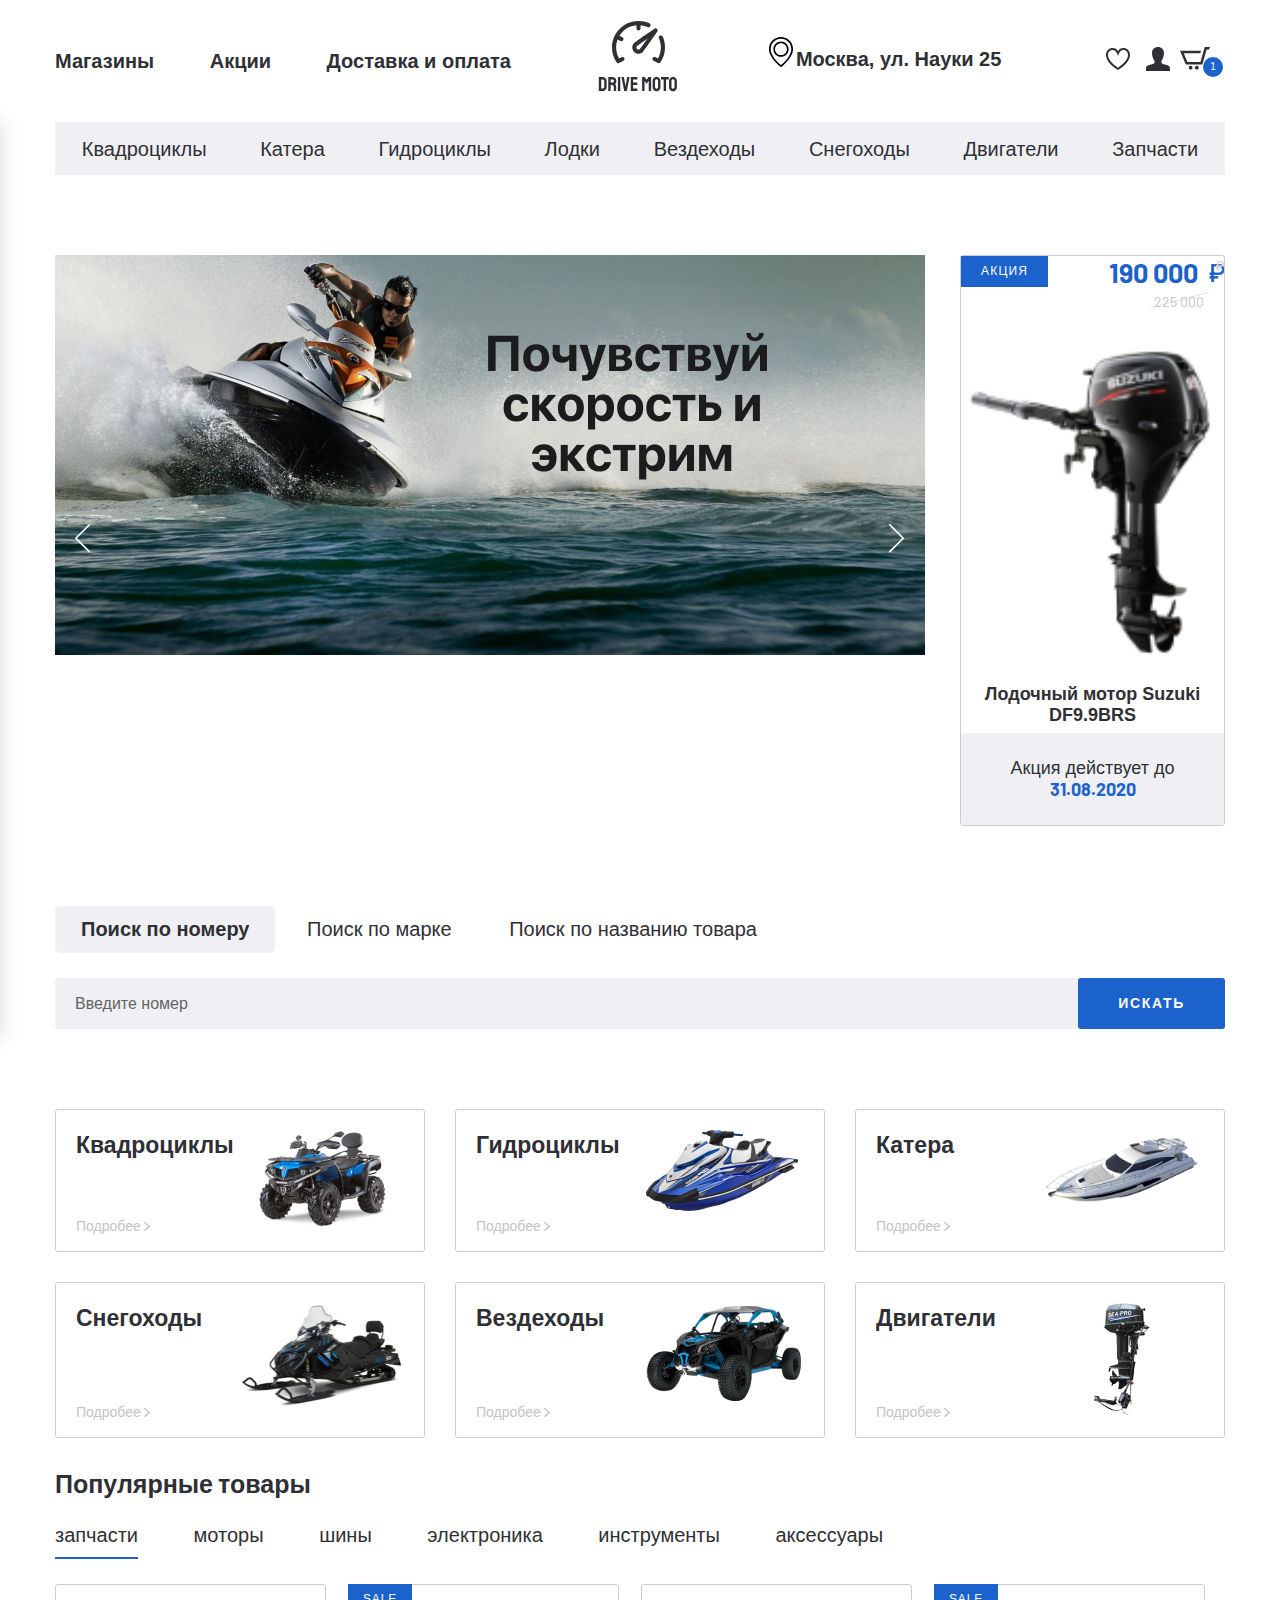
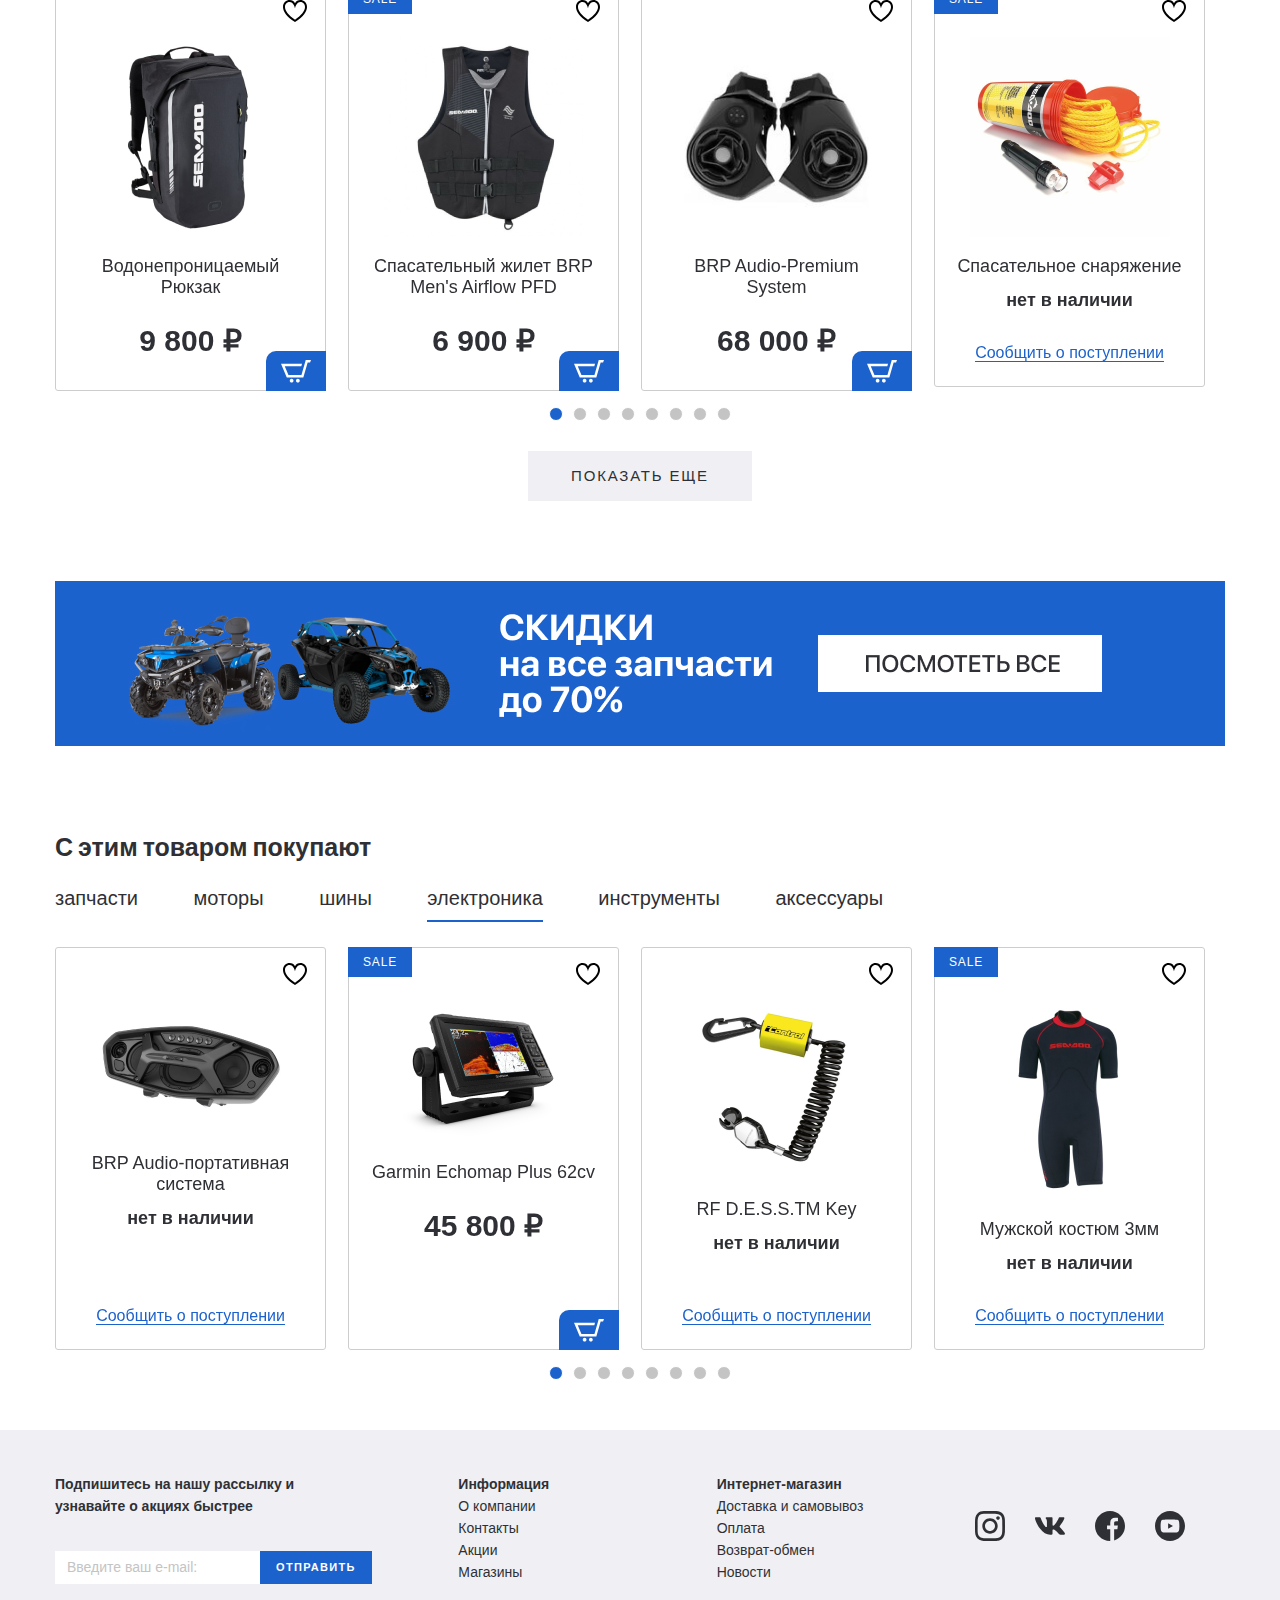
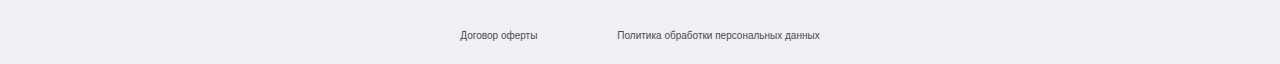
==== commit 6141d78b: "To fill site with content" ====
--- a/index.html
+++ b/index.html
@@ -391,6 +391,64 @@
                                 </a>
                                 <a class="product-item product-item--sale" href="#">
                                     <p class="product-item__hover-text">посмотреть товар</p>
+                                    <img class="product-item__img" src="images/content/product-2.png" alt="">
+                                    <h4 class="product-item__title">Спасательный жилет BRP Men's Airflow PFD</h4>
+                                    <p class="price product-item__price">6 900 ₽</p>
+                                    <p class="product-item__notify-text">нет в наличии</p>
+                                </a>
+                            </div>
+                        </div>
+                        <div class="product-slider__item">
+                            <div class="product-item__wrapper">
+                                <button class="product-item__favorite">
+                                </button>
+                                <button class="product-item__basket">
+                                    <img src="images/basket-white.svg" alt="">
+                                </button>
+                                <a href="" class="product-item__notify-link">
+                                    <span>Сообщить о поступлении</span>
+                                </a>
+                                <a class="product-item " href="#">
+                                    <p class="product-item__hover-text">посмотреть товар</p>
+                                    <img class="product-item__img" src="images/content/product-3.png" alt="">
+                                    <h4 class="product-item__title">
+                                        BRP Audio-Premium System</h4>
+                                    <p class="price product-item__price">68 000 ₽</p>
+                                    <p class="product-item__notify-text">нет в наличии</p>
+                                </a>
+                            </div>
+                        </div>
+                        <div class="product-slider__item product-item__not-available">
+                            <div class="product-item__wrapper product-item__not-available">
+                                <button class="product-item__favorite">
+                                </button>
+                                <button class="product-item__basket">
+                                    <img src="images/basket-white.svg" alt="">
+                                </button>
+                                <a href="" class="product-item__notify-link">
+                                    <span>Сообщить о поступлении</span>
+                                </a>
+                                <a class="product-item product-item--sale" href="#">
+                                    <p class="product-item__hover-text">посмотреть товар</p>
+                                    <img class="product-item__img" src="images/content/product-4.png" alt="">
+                                    <h4 class="product-item__title">Спасательное снаряжение</h4>
+                                    <p class="price product-item__price"> </p>
+                                    <p class="product-item__notify-text">нет в наличии</p>
+                                </a>
+                            </div>
+                        </div>
+                        <div class="product-slider__item">
+                            <div class="product-item__wrapper">
+                                <button class="product-item__favorite">
+                                </button>
+                                <button class="product-item__basket">
+                                    <img src="images/basket-white.svg" alt="">
+                                </button>
+                                <a href="" class="product-item__notify-link">
+                                    <span>Сообщить о поступлении</span>
+                                </a>
+                                <a class="product-item" href="#">
+                                    <p class="product-item__hover-text">посмотреть товар</p>
                                     <img class="product-item__img" src="images/content/product-1.png" alt="">
                                     <h4 class="product-item__title">Водонепроницаемый
                                         Рюкзак</h4>
@@ -409,7 +467,69 @@
                                 <a href="" class="product-item__notify-link">
                                     <span>Сообщить о поступлении</span>
                                 </a>
+                                <a class="product-item product-item--sale" href="#">
+                                    <p class="product-item__hover-text">посмотреть товар</p>
+                                    <img class="product-item__img" src="images/content/product-2.png" alt="">
+                                    <h4 class="product-item__title">Спасательный жилет BRP Men's Airflow PFD</h4>
+                                    <p class="price product-item__price">6 900 ₽</p>
+                                    <p class="product-item__notify-text">нет в наличии</p>
+                                </a>
+                            </div>
+                        </div>
+                        <div class="product-slider__item">
+                            <div class="product-item__wrapper">
+                                <button class="product-item__favorite">
+                                </button>
+                                <button class="product-item__basket">
+                                    <img src="images/basket-white.svg" alt="">
+                                </button>
+                                <a href="" class="product-item__notify-link">
+                                    <span>Сообщить о поступлении</span>
+                                </a>
                                 <a class="product-item " href="#">
+                                    <p class="product-item__hover-text">посмотреть товар</p>
+                                    <img class="product-item__img" src="images/content/product-3.png" alt="">
+                                    <h4 class="product-item__title">
+                                        BRP Audio-Premium System</h4>
+                                    <p class="price product-item__price">68 000 ₽</p>
+                                    <p class="product-item__notify-text">нет в наличии</p>
+                                </a>
+                            </div>
+                        </div>
+                        <div class="product-slider__item product-item__not-available">
+                            <div class="product-item__wrapper product-item__not-available">
+                                <button class="product-item__favorite">
+                                </button>
+                                <button class="product-item__basket">
+                                    <img src="images/basket-white.svg" alt="">
+                                </button>
+                                <a href="" class="product-item__notify-link">
+                                    <span>Сообщить о поступлении</span>
+                                </a>
+                                <a class="product-item product-item--sale" href="#">
+                                    <p class="product-item__hover-text">посмотреть товар</p>
+                                    <img class="product-item__img" src="images/content/product-4.png" alt="">
+                                    <h4 class="product-item__title">Спасательное снаряжение</h4>
+                                    <p class="price product-item__price"> </p>
+                                    <p class="product-item__notify-text">нет в наличии</p>
+                                </a>
+                            </div>
+                        </div>
+                    </div>
+                </div>
+                <div id="product-tab-2" class="tabs-content products__content">
+                    <div class="product-slider">
+                        <div class="product-slider__item">
+                            <div class="product-item__wrapper">
+                                <button class="product-item__favorite">
+                                </button>
+                                <button class="product-item__basket">
+                                    <img src="images/basket-white.svg" alt="">
+                                </button>
+                                <a href="" class="product-item__notify-link">
+                                    <span>Сообщить о поступлении</span>
+                                </a>
+                                <a class="product-item" href="#">
                                     <p class="product-item__hover-text">посмотреть товар</p>
                                     <img class="product-item__img" src="images/content/product-1.png" alt="">
                                     <h4 class="product-item__title">Водонепроницаемый
@@ -420,16 +540,74 @@
                             </div>
                         </div>
                         <div class="product-slider__item">
-                            <div class="product-item__wrapper product-item__not-available">
-                                <button class="product-item__favorite">
-                                </button>
-                                <button class="product-item__basket">
-                                    <img src="images/basket-white.svg" alt="">
-                                </button>
-                                <a href="" class="product-item__notify-link">
-                                    <span>Сообщить о поступлении</span>
-                                </a>
-                                <a class="product-item product-item--sale" href="#">
+                            <div class="product-item__wrapper">
+                                <button class="product-item__favorite">
+                                </button>
+                                <button class="product-item__basket">
+                                    <img src="images/basket-white.svg" alt="">
+                                </button>
+                                <a href="" class="product-item__notify-link">
+                                    <span>Сообщить о поступлении</span>
+                                </a>
+                                <a class="product-item product-item--sale" href="#">
+                                    <p class="product-item__hover-text">посмотреть товар</p>
+                                    <img class="product-item__img" src="images/content/product-2.png" alt="">
+                                    <h4 class="product-item__title">Спасательный жилет BRP Men's Airflow PFD</h4>
+                                    <p class="price product-item__price">6 900 ₽</p>
+                                    <p class="product-item__notify-text">нет в наличии</p>
+                                </a>
+                            </div>
+                        </div>
+                        <div class="product-slider__item">
+                            <div class="product-item__wrapper">
+                                <button class="product-item__favorite">
+                                </button>
+                                <button class="product-item__basket">
+                                    <img src="images/basket-white.svg" alt="">
+                                </button>
+                                <a href="" class="product-item__notify-link">
+                                    <span>Сообщить о поступлении</span>
+                                </a>
+                                <a class="product-item " href="#">
+                                    <p class="product-item__hover-text">посмотреть товар</p>
+                                    <img class="product-item__img" src="images/content/product-3.png" alt="">
+                                    <h4 class="product-item__title">
+                                        BRP Audio-Premium System</h4>
+                                    <p class="price product-item__price">68 000 ₽</p>
+                                    <p class="product-item__notify-text">нет в наличии</p>
+                                </a>
+                            </div>
+                        </div>
+                        <div class="product-slider__item product-item__not-available">
+                            <div class="product-item__wrapper product-item__not-available">
+                                <button class="product-item__favorite">
+                                </button>
+                                <button class="product-item__basket">
+                                    <img src="images/basket-white.svg" alt="">
+                                </button>
+                                <a href="" class="product-item__notify-link">
+                                    <span>Сообщить о поступлении</span>
+                                </a>
+                                <a class="product-item product-item--sale" href="#">
+                                    <p class="product-item__hover-text">посмотреть товар</p>
+                                    <img class="product-item__img" src="images/content/product-4.png" alt="">
+                                    <h4 class="product-item__title">Спасательное снаряжение</h4>
+                                    <p class="price product-item__price"> </p>
+                                    <p class="product-item__notify-text">нет в наличии</p>
+                                </a>
+                            </div>
+                        </div>
+                        <div class="product-slider__item">
+                            <div class="product-item__wrapper">
+                                <button class="product-item__favorite">
+                                </button>
+                                <button class="product-item__basket">
+                                    <img src="images/basket-white.svg" alt="">
+                                </button>
+                                <a href="" class="product-item__notify-link">
+                                    <span>Сообщить о поступлении</span>
+                                </a>
+                                <a class="product-item" href="#">
                                     <p class="product-item__hover-text">посмотреть товар</p>
                                     <img class="product-item__img" src="images/content/product-1.png" alt="">
                                     <h4 class="product-item__title">Водонепроницаемый
@@ -449,32 +627,11 @@
                                 <a href="" class="product-item__notify-link">
                                     <span>Сообщить о поступлении</span>
                                 </a>
-                                <a class="product-item" href="#">
-                                    <p class="product-item__hover-text">посмотреть товар</p>
-                                    <img class="product-item__img" src="images/content/product-1.png" alt="">
-                                    <h4 class="product-item__title">Водонепроницаемый
-                                        Рюкзак</h4>
-                                    <p class="price product-item__price">9 800 ₽</p>
-                                    <p class="product-item__notify-text">нет в наличии</p>
-                                </a>
-                            </div>
-                        </div>
-                        <div class="product-slider__item">
-                            <div class="product-item__wrapper">
-                                <button class="product-item__favorite">
-                                </button>
-                                <button class="product-item__basket">
-                                    <img src="images/basket-white.svg" alt="">
-                                </button>
-                                <a href="" class="product-item__notify-link">
-                                    <span>Сообщить о поступлении</span>
-                                </a>
-                                <a class="product-item product-item--sale" href="#">
-                                    <p class="product-item__hover-text">посмотреть товар</p>
-                                    <img class="product-item__img" src="images/content/product-1.png" alt="">
-                                    <h4 class="product-item__title">Водонепроницаемый
-                                        Рюкзак</h4>
-                                    <p class="price product-item__price">9 800 ₽</p>
+                                <a class="product-item product-item--sale" href="#">
+                                    <p class="product-item__hover-text">посмотреть товар</p>
+                                    <img class="product-item__img" src="images/content/product-2.png" alt="">
+                                    <h4 class="product-item__title">Спасательный жилет BRP Men's Airflow PFD</h4>
+                                    <p class="price product-item__price">6 900 ₽</p>
                                     <p class="product-item__notify-text">нет в наличии</p>
                                 </a>
                             </div>
@@ -491,194 +648,29 @@
                                 </a>
                                 <a class="product-item " href="#">
                                     <p class="product-item__hover-text">посмотреть товар</p>
-                                    <img class="product-item__img" src="images/content/product-1.png" alt="">
-                                    <h4 class="product-item__title">Водонепроницаемый
-                                        Рюкзак</h4>
-                                    <p class="price product-item__price">9 800 ₽</p>
-                                    <p class="product-item__notify-text">нет в наличии</p>
-                                </a>
-                            </div>
-                        </div>
-                        <div class="product-slider__item">
-                            <div class="product-item__wrapper product-item__not-available">
-                                <button class="product-item__favorite">
-                                </button>
-                                <button class="product-item__basket">
-                                    <img src="images/basket-white.svg" alt="">
-                                </button>
-                                <a href="" class="product-item__notify-link">
-                                    <span>Сообщить о поступлении</span>
-                                </a>
-                                <a class="product-item product-item--sale" href="#">
-                                    <p class="product-item__hover-text">посмотреть товар</p>
-                                    <img class="product-item__img" src="images/content/product-1.png" alt="">
-                                    <h4 class="product-item__title">Водонепроницаемый
-                                        Рюкзак</h4>
-                                    <p class="price product-item__price">9 800 ₽</p>
-                                    <p class="product-item__notify-text">нет в наличии</p>
-                                </a>
-                            </div>
-                        </div>
-                    </div>
-                </div>
-                <div id="product-tab-2" class="tabs-content products__content">
-                    <div class="product-slider">
-                        <div class="product-slider__item">
-                            <div class="product-item__wrapper">
-                                <button class="product-item__favorite">
-                                </button>
-                                <button class="product-item__basket">
-                                    <img src="images/basket-white.svg" alt="">
-                                </button>
-                                <a href="" class="product-item__notify-link">
-                                    <span>Сообщить о поступлении</span>
-                                </a>
-                                <a class="product-item" href="#">
-                                    <p class="product-item__hover-text">посмотреть товар</p>
-                                    <img class="product-item__img" src="images/content/product-1.png" alt="">
-                                    <h4 class="product-item__title">Водонепроницаемый
-                                        Рюкзак</h4>
-                                    <p class="price product-item__price">9 800 ₽</p>
-                                    <p class="product-item__notify-text">нет в наличии</p>
-                                </a>
-                            </div>
-                        </div>
-                        <div class="product-slider__item">
-                            <div class="product-item__wrapper">
-                                <button class="product-item__favorite">
-                                </button>
-                                <button class="product-item__basket">
-                                    <img src="images/basket-white.svg" alt="">
-                                </button>
-                                <a href="" class="product-item__notify-link">
-                                    <span>Сообщить о поступлении</span>
-                                </a>
-                                <a class="product-item product-item--sale" href="#">
-                                    <p class="product-item__hover-text">посмотреть товар</p>
-                                    <img class="product-item__img" src="images/content/product-1.png" alt="">
-                                    <h4 class="product-item__title">Водонепроницаемый
-                                        Рюкзак</h4>
-                                    <p class="price product-item__price">9 800 ₽</p>
-                                    <p class="product-item__notify-text">нет в наличии</p>
-                                </a>
-                            </div>
-                        </div>
-                        <div class="product-slider__item">
-                            <div class="product-item__wrapper">
-                                <button class="product-item__favorite">
-                                </button>
-                                <button class="product-item__basket">
-                                    <img src="images/basket-white.svg" alt="">
-                                </button>
-                                <a href="" class="product-item__notify-link">
-                                    <span>Сообщить о поступлении</span>
-                                </a>
-                                <a class="product-item " href="#">
-                                    <p class="product-item__hover-text">посмотреть товар</p>
-                                    <img class="product-item__img" src="images/content/product-1.png" alt="">
-                                    <h4 class="product-item__title">Водонепроницаемый
-                                        Рюкзак</h4>
-                                    <p class="price product-item__price">9 800 ₽</p>
-                                    <p class="product-item__notify-text">нет в наличии</p>
-                                </a>
-                            </div>
-                        </div>
-                        <div class="product-slider__item">
-                            <div class="product-item__wrapper product-item__not-available">
-                                <button class="product-item__favorite">
-                                </button>
-                                <button class="product-item__basket">
-                                    <img src="images/basket-white.svg" alt="">
-                                </button>
-                                <a href="" class="product-item__notify-link">
-                                    <span>Сообщить о поступлении</span>
-                                </a>
-                                <a class="product-item product-item--sale" href="#">
-                                    <p class="product-item__hover-text">посмотреть товар</p>
-                                    <img class="product-item__img" src="images/content/product-1.png" alt="">
-                                    <h4 class="product-item__title">Водонепроницаемый
-                                        Рюкзак</h4>
-                                    <p class="price product-item__price">9 800 ₽</p>
-                                    <p class="product-item__notify-text">нет в наличии</p>
-                                </a>
-                            </div>
-                        </div>
-                        <div class="product-slider__item">
-                            <div class="product-item__wrapper">
-                                <button class="product-item__favorite">
-                                </button>
-                                <button class="product-item__basket">
-                                    <img src="images/basket-white.svg" alt="">
-                                </button>
-                                <a href="" class="product-item__notify-link">
-                                    <span>Сообщить о поступлении</span>
-                                </a>
-                                <a class="product-item" href="#">
-                                    <p class="product-item__hover-text">посмотреть товар</p>
-                                    <img class="product-item__img" src="images/content/product-1.png" alt="">
-                                    <h4 class="product-item__title">Водонепроницаемый
-                                        Рюкзак</h4>
-                                    <p class="price product-item__price">9 800 ₽</p>
-                                    <p class="product-item__notify-text">нет в наличии</p>
-                                </a>
-                            </div>
-                        </div>
-                        <div class="product-slider__item">
-                            <div class="product-item__wrapper">
-                                <button class="product-item__favorite">
-                                </button>
-                                <button class="product-item__basket">
-                                    <img src="images/basket-white.svg" alt="">
-                                </button>
-                                <a href="" class="product-item__notify-link">
-                                    <span>Сообщить о поступлении</span>
-                                </a>
-                                <a class="product-item product-item--sale" href="#">
-                                    <p class="product-item__hover-text">посмотреть товар</p>
-                                    <img class="product-item__img" src="images/content/product-1.png" alt="">
-                                    <h4 class="product-item__title">Водонепроницаемый
-                                        Рюкзак</h4>
-                                    <p class="price product-item__price">9 800 ₽</p>
-                                    <p class="product-item__notify-text">нет в наличии</p>
-                                </a>
-                            </div>
-                        </div>
-                        <div class="product-slider__item">
-                            <div class="product-item__wrapper">
-                                <button class="product-item__favorite">
-                                </button>
-                                <button class="product-item__basket">
-                                    <img src="images/basket-white.svg" alt="">
-                                </button>
-                                <a href="" class="product-item__notify-link">
-                                    <span>Сообщить о поступлении</span>
-                                </a>
-                                <a class="product-item " href="#">
-                                    <p class="product-item__hover-text">посмотреть товар</p>
-                                    <img class="product-item__img" src="images/content/product-1.png" alt="">
-                                    <h4 class="product-item__title">Водонепроницаемый
-                                        Рюкзак</h4>
-                                    <p class="price product-item__price">9 800 ₽</p>
-                                    <p class="product-item__notify-text">нет в наличии</p>
-                                </a>
-                            </div>
-                        </div>
-                        <div class="product-slider__item">
-                            <div class="product-item__wrapper product-item__not-available">
-                                <button class="product-item__favorite">
-                                </button>
-                                <button class="product-item__basket">
-                                    <img src="images/basket-white.svg" alt="">
-                                </button>
-                                <a href="" class="product-item__notify-link">
-                                    <span>Сообщить о поступлении</span>
-                                </a>
-                                <a class="product-item product-item--sale" href="#">
-                                    <p class="product-item__hover-text">посмотреть товар</p>
-                                    <img class="product-item__img" src="images/content/product-1.png" alt="">
-                                    <h4 class="product-item__title">Водонепроницаемый
-                                        Рюкзак</h4>
-                                    <p class="price product-item__price">9 800 ₽</p>
+                                    <img class="product-item__img" src="images/content/product-3.png" alt="">
+                                    <h4 class="product-item__title">
+                                        BRP Audio-Premium System</h4>
+                                    <p class="price product-item__price">68 000 ₽</p>
+                                    <p class="product-item__notify-text">нет в наличии</p>
+                                </a>
+                            </div>
+                        </div>
+                        <div class="product-slider__item product-item__not-available">
+                            <div class="product-item__wrapper product-item__not-available">
+                                <button class="product-item__favorite">
+                                </button>
+                                <button class="product-item__basket">
+                                    <img src="images/basket-white.svg" alt="">
+                                </button>
+                                <a href="" class="product-item__notify-link">
+                                    <span>Сообщить о поступлении</span>
+                                </a>
+                                <a class="product-item product-item--sale" href="#">
+                                    <p class="product-item__hover-text">посмотреть товар</p>
+                                    <img class="product-item__img" src="images/content/product-4.png" alt="">
+                                    <h4 class="product-item__title">Спасательное снаряжение</h4>
+                                    <p class="price product-item__price"> </p>
                                     <p class="product-item__notify-text">нет в наличии</p>
                                 </a>
                             </div>
@@ -741,7 +733,7 @@
                 <div id="popular-tab-4" class="tabs-content products__content tabs-content--active">
                     <div class="product-slider">
                         <div class="product-slider__item">
-                            <div class="product-item__wrapper">
+                            <div class="product-item__wrapper product-item__not-available">
                                 <button class="product-item__favorite">
                                 </button>
                                 <button class="product-item__basket">
@@ -752,36 +744,34 @@
                                 </a>
                                 <a class="product-item" href="#">
                                     <p class="product-item__hover-text">посмотреть товар</p>
-                                    <img class="product-item__img" src="images/content/product-1.png" alt="">
-                                    <h4 class="product-item__title">Водонепроницаемый
-                                        Рюкзак</h4>
-                                    <p class="price product-item__price">9 800 ₽</p>
-                                    <p class="product-item__notify-text">нет в наличии</p>
-                                </a>
-                            </div>
-                        </div>
-                        <div class="product-slider__item">
-                            <div class="product-item__wrapper">
-                                <button class="product-item__favorite">
-                                </button>
-                                <button class="product-item__basket">
-                                    <img src="images/basket-white.svg" alt="">
-                                </button>
-                                <a href="" class="product-item__notify-link">
-                                    <span>Сообщить о поступлении</span>
-                                </a>
-                                <a class="product-item product-item--sale" href="#">
-                                    <p class="product-item__hover-text">посмотреть товар</p>
-                                    <img class="product-item__img" src="images/content/product-1.png" alt="">
-                                    <h4 class="product-item__title">Водонепроницаемый
-                                        Рюкзак</h4>
-                                    <p class="price product-item__price">9 800 ₽</p>
-                                    <p class="product-item__notify-text">нет в наличии</p>
-                                </a>
-                            </div>
-                        </div>
-                        <div class="product-slider__item">
-                            <div class="product-item__wrapper">
+                                    <img class="product-item__img" src="images/content/product-5.png" alt="">
+                                    <h4 class="product-item__title">BRP Audio-портативная система</h4>
+                                    <p class="price product-item__price"> </p>
+                                    <p class="product-item__notify-text">нет в наличии</p>
+                                </a>
+                            </div>
+                        </div>
+                        <div class="product-slider__item">
+                            <div class="product-item__wrapper">
+                                <button class="product-item__favorite">
+                                </button>
+                                <button class="product-item__basket">
+                                    <img src="images/basket-white.svg" alt="">
+                                </button>
+                                <a href="" class="product-item__notify-link">
+                                    <span>Сообщить о поступлении</span>
+                                </a>
+                                <a class="product-item product-item--sale" href="#">
+                                    <p class="product-item__hover-text">посмотреть товар</p>
+                                    <img class="product-item__img" src="images/content/product-6.png" alt="">
+                                    <h4 class="product-item__title">Garmin Echomap Plus 62cv</h4>
+                                    <p class="price product-item__price">45 800 ₽</p>
+                                    <p class="product-item__notify-text">нет в наличии</p>
+                                </a>
+                            </div>
+                        </div>
+                        <div class="product-slider__item">
+                            <div class="product-item__wrapper product-item__not-available">
                                 <button class="product-item__favorite">
                                 </button>
                                 <button class="product-item__basket">
@@ -792,36 +782,35 @@
                                 </a>
                                 <a class="product-item " href="#">
                                     <p class="product-item__hover-text">посмотреть товар</p>
-                                    <img class="product-item__img" src="images/content/product-1.png" alt="">
-                                    <h4 class="product-item__title">Водонепроницаемый
-                                        Рюкзак</h4>
-                                    <p class="price product-item__price">9 800 ₽</p>
-                                    <p class="product-item__notify-text">нет в наличии</p>
-                                </a>
-                            </div>
-                        </div>
-                        <div class="product-slider__item">
-                            <div class="product-item__wrapper product-item__not-available">
-                                <button class="product-item__favorite">
-                                </button>
-                                <button class="product-item__basket">
-                                    <img src="images/basket-white.svg" alt="">
-                                </button>
-                                <a href="" class="product-item__notify-link">
-                                    <span>Сообщить о поступлении</span>
-                                </a>
-                                <a class="product-item product-item--sale" href="#">
-                                    <p class="product-item__hover-text">посмотреть товар</p>
-                                    <img class="product-item__img" src="images/content/product-1.png" alt="">
-                                    <h4 class="product-item__title">Водонепроницаемый
-                                        Рюкзак</h4>
-                                    <p class="price product-item__price">9 800 ₽</p>
-                                    <p class="product-item__notify-text">нет в наличии</p>
-                                </a>
-                            </div>
-                        </div>
-                        <div class="product-slider__item">
-                            <div class="product-item__wrapper">
+                                    <img class="product-item__img" src="images/content/product-7.png" alt="">
+                                    <h4 class="product-item__title">RF D.E.S.S.TM Key</h4>
+                                    <p class="price product-item__price">  </p>
+                                    <p class="product-item__notify-text">нет в наличии</p>
+                                </a>
+                            </div>
+                        </div>
+                        <div class="product-slider__item">
+                            <div class="product-item__wrapper product-item__not-available">
+                                <button class="product-item__favorite">
+                                </button>
+                                <button class="product-item__basket">
+                                    <img src="images/basket-white.svg" alt="">
+                                </button>
+                                <a href="" class="product-item__notify-link">
+                                    <span>Сообщить о поступлении</span>
+                                </a>
+                                <a class="product-item product-item--sale" href="#">
+                                    <p class="product-item__hover-text">посмотреть товар</p>
+                                    <img class="product-item__img" src="images/content/product-8.png" alt="">
+                                    <h4 class="product-item__title">Мужской костюм
+                                        3мм</h4>
+                                    <p class="price product-item__price">7 000 ₽</p>
+                                    <p class="product-item__notify-text">нет в наличии</p>
+                                </a>
+                            </div>
+                        </div>
+                        <div class="product-slider__item">
+                            <div class="product-item__wrapper product-item__not-available">
                                 <button class="product-item__favorite">
                                 </button>
                                 <button class="product-item__basket">
@@ -832,36 +821,34 @@
                                 </a>
                                 <a class="product-item" href="#">
                                     <p class="product-item__hover-text">посмотреть товар</p>
-                                    <img class="product-item__img" src="images/content/product-1.png" alt="">
-                                    <h4 class="product-item__title">Водонепроницаемый
-                                        Рюкзак</h4>
-                                    <p class="price product-item__price">9 800 ₽</p>
-                                    <p class="product-item__notify-text">нет в наличии</p>
-                                </a>
-                            </div>
-                        </div>
-                        <div class="product-slider__item">
-                            <div class="product-item__wrapper">
-                                <button class="product-item__favorite">
-                                </button>
-                                <button class="product-item__basket">
-                                    <img src="images/basket-white.svg" alt="">
-                                </button>
-                                <a href="" class="product-item__notify-link">
-                                    <span>Сообщить о поступлении</span>
-                                </a>
-                                <a class="product-item product-item--sale" href="#">
-                                    <p class="product-item__hover-text">посмотреть товар</p>
-                                    <img class="product-item__img" src="images/content/product-1.png" alt="">
-                                    <h4 class="product-item__title">Водонепроницаемый
-                                        Рюкзак</h4>
-                                    <p class="price product-item__price">9 800 ₽</p>
-                                    <p class="product-item__notify-text">нет в наличии</p>
-                                </a>
-                            </div>
-                        </div>
-                        <div class="product-slider__item">
-                            <div class="product-item__wrapper">
+                                    <img class="product-item__img" src="images/content/product-5.png" alt="">
+                                    <h4 class="product-item__title">BRP Audio-портативная система</h4>
+                                    <p class="price product-item__price"> </p>
+                                    <p class="product-item__notify-text">нет в наличии</p>
+                                </a>
+                            </div>
+                        </div>
+                        <div class="product-slider__item">
+                            <div class="product-item__wrapper">
+                                <button class="product-item__favorite">
+                                </button>
+                                <button class="product-item__basket">
+                                    <img src="images/basket-white.svg" alt="">
+                                </button>
+                                <a href="" class="product-item__notify-link">
+                                    <span>Сообщить о поступлении</span>
+                                </a>
+                                <a class="product-item product-item--sale" href="#">
+                                    <p class="product-item__hover-text">посмотреть товар</p>
+                                    <img class="product-item__img" src="images/content/product-6.png" alt="">
+                                    <h4 class="product-item__title">Garmin Echomap Plus 62cv</h4>
+                                    <p class="price product-item__price">45 800 ₽</p>
+                                    <p class="product-item__notify-text">нет в наличии</p>
+                                </a>
+                            </div>
+                        </div>
+                        <div class="product-slider__item">
+                            <div class="product-item__wrapper product-item__not-available">
                                 <button class="product-item__favorite">
                                 </button>
                                 <button class="product-item__basket">
@@ -872,30 +859,29 @@
                                 </a>
                                 <a class="product-item " href="#">
                                     <p class="product-item__hover-text">посмотреть товар</p>
-                                    <img class="product-item__img" src="images/content/product-1.png" alt="">
-                                    <h4 class="product-item__title">Водонепроницаемый
-                                        Рюкзак</h4>
-                                    <p class="price product-item__price">9 800 ₽</p>
-                                    <p class="product-item__notify-text">нет в наличии</p>
-                                </a>
-                            </div>
-                        </div>
-                        <div class="product-slider__item">
-                            <div class="product-item__wrapper product-item__not-available">
-                                <button class="product-item__favorite">
-                                </button>
-                                <button class="product-item__basket">
-                                    <img src="images/basket-white.svg" alt="">
-                                </button>
-                                <a href="" class="product-item__notify-link">
-                                    <span>Сообщить о поступлении</span>
-                                </a>
-                                <a class="product-item product-item--sale" href="#">
-                                    <p class="product-item__hover-text">посмотреть товар</p>
-                                    <img class="product-item__img" src="images/content/product-1.png" alt="">
-                                    <h4 class="product-item__title">Водонепроницаемый
-                                        Рюкзак</h4>
-                                    <p class="price product-item__price">9 800 ₽</p>
+                                    <img class="product-item__img" src="images/content/product-7.png" alt="">
+                                    <h4 class="product-item__title">RF D.E.S.S.TM Key</h4>
+                                    <p class="price product-item__price">  </p>
+                                    <p class="product-item__notify-text">нет в наличии</p>
+                                </a>
+                            </div>
+                        </div>
+                        <div class="product-slider__item">
+                            <div class="product-item__wrapper">
+                                <button class="product-item__favorite">
+                                </button>
+                                <button class="product-item__basket">
+                                    <img src="images/basket-white.svg" alt="">
+                                </button>
+                                <a href="" class="product-item__notify-link">
+                                    <span>Сообщить о поступлении</span>
+                                </a>
+                                <a class="product-item product-item--sale" href="#">
+                                    <p class="product-item__hover-text">посмотреть товар</p>
+                                    <img class="product-item__img" src="images/content/product-8.png" alt="">
+                                    <h4 class="product-item__title">Мужской костюм
+                                        3мм</h4>
+                                    <p class="price product-item__price">7 000 ₽</p>
                                     <p class="product-item__notify-text">нет в наличии</p>
                                 </a>
                             </div>
@@ -905,7 +891,7 @@
                 <div id="popular-tab-5" class="tabs-content products__content">
                     <div class="product-slider">
                         <div class="product-slider__item">
-                            <div class="product-item__wrapper">
+                            <div class="product-item__wrapper product-item__not-available">
                                 <button class="product-item__favorite">
                                 </button>
                                 <button class="product-item__basket">
@@ -916,36 +902,34 @@
                                 </a>
                                 <a class="product-item" href="#">
                                     <p class="product-item__hover-text">посмотреть товар</p>
-                                    <img class="product-item__img" src="images/content/product-1.png" alt="">
-                                    <h4 class="product-item__title">Водонепроницаемый
-                                        Рюкзак</h4>
-                                    <p class="price product-item__price">9 800 ₽</p>
-                                    <p class="product-item__notify-text">нет в наличии</p>
-                                </a>
-                            </div>
-                        </div>
-                        <div class="product-slider__item">
-                            <div class="product-item__wrapper">
-                                <button class="product-item__favorite">
-                                </button>
-                                <button class="product-item__basket">
-                                    <img src="images/basket-white.svg" alt="">
-                                </button>
-                                <a href="" class="product-item__notify-link">
-                                    <span>Сообщить о поступлении</span>
-                                </a>
-                                <a class="product-item product-item--sale" href="#">
-                                    <p class="product-item__hover-text">посмотреть товар</p>
-                                    <img class="product-item__img" src="images/content/product-1.png" alt="">
-                                    <h4 class="product-item__title">Водонепроницаемый
-                                        Рюкзак</h4>
-                                    <p class="price product-item__price">9 800 ₽</p>
-                                    <p class="product-item__notify-text">нет в наличии</p>
-                                </a>
-                            </div>
-                        </div>
-                        <div class="product-slider__item">
-                            <div class="product-item__wrapper">
+                                    <img class="product-item__img" src="images/content/product-5.png" alt="">
+                                    <h4 class="product-item__title">BRP Audio-портативная система</h4>
+                                    <p class="price product-item__price"> </p>
+                                    <p class="product-item__notify-text">нет в наличии</p>
+                                </a>
+                            </div>
+                        </div>
+                        <div class="product-slider__item">
+                            <div class="product-item__wrapper">
+                                <button class="product-item__favorite">
+                                </button>
+                                <button class="product-item__basket">
+                                    <img src="images/basket-white.svg" alt="">
+                                </button>
+                                <a href="" class="product-item__notify-link">
+                                    <span>Сообщить о поступлении</span>
+                                </a>
+                                <a class="product-item product-item--sale" href="#">
+                                    <p class="product-item__hover-text">посмотреть товар</p>
+                                    <img class="product-item__img" src="images/content/product-6.png" alt="">
+                                    <h4 class="product-item__title">Garmin Echomap Plus 62cv</h4>
+                                    <p class="price product-item__price">45 800 ₽</p>
+                                    <p class="product-item__notify-text">нет в наличии</p>
+                                </a>
+                            </div>
+                        </div>
+                        <div class="product-slider__item">
+                            <div class="product-item__wrapper product-item__not-available">
                                 <button class="product-item__favorite">
                                 </button>
                                 <button class="product-item__basket">
@@ -956,36 +940,35 @@
                                 </a>
                                 <a class="product-item " href="#">
                                     <p class="product-item__hover-text">посмотреть товар</p>
-                                    <img class="product-item__img" src="images/content/product-1.png" alt="">
-                                    <h4 class="product-item__title">Водонепроницаемый
-                                        Рюкзак</h4>
-                                    <p class="price product-item__price">9 800 ₽</p>
-                                    <p class="product-item__notify-text">нет в наличии</p>
-                                </a>
-                            </div>
-                        </div>
-                        <div class="product-slider__item">
-                            <div class="product-item__wrapper product-item__not-available">
-                                <button class="product-item__favorite">
-                                </button>
-                                <button class="product-item__basket">
-                                    <img src="images/basket-white.svg" alt="">
-                                </button>
-                                <a href="" class="product-item__notify-link">
-                                    <span>Сообщить о поступлении</span>
-                                </a>
-                                <a class="product-item product-item--sale" href="#">
-                                    <p class="product-item__hover-text">посмотреть товар</p>
-                                    <img class="product-item__img" src="images/content/product-1.png" alt="">
-                                    <h4 class="product-item__title">Водонепроницаемый
-                                        Рюкзак</h4>
-                                    <p class="price product-item__price">9 800 ₽</p>
-                                    <p class="product-item__notify-text">нет в наличии</p>
-                                </a>
-                            </div>
-                        </div>
-                        <div class="product-slider__item">
-                            <div class="product-item__wrapper">
+                                    <img class="product-item__img" src="images/content/product-7.png" alt="">
+                                    <h4 class="product-item__title">RF D.E.S.S.TM Key</h4>
+                                    <p class="price product-item__price">  </p>
+                                    <p class="product-item__notify-text">нет в наличии</p>
+                                </a>
+                            </div>
+                        </div>
+                        <div class="product-slider__item">
+                            <div class="product-item__wrapper product-item__not-available">
+                                <button class="product-item__favorite">
+                                </button>
+                                <button class="product-item__basket">
+                                    <img src="images/basket-white.svg" alt="">
+                                </button>
+                                <a href="" class="product-item__notify-link">
+                                    <span>Сообщить о поступлении</span>
+                                </a>
+                                <a class="product-item product-item--sale" href="#">
+                                    <p class="product-item__hover-text">посмотреть товар</p>
+                                    <img class="product-item__img" src="images/content/product-8.png" alt="">
+                                    <h4 class="product-item__title">Мужской костюм
+                                        3мм</h4>
+                                    <p class="price product-item__price">7 000 ₽</p>
+                                    <p class="product-item__notify-text">нет в наличии</p>
+                                </a>
+                            </div>
+                        </div>
+                        <div class="product-slider__item">
+                            <div class="product-item__wrapper product-item__not-available">
                                 <button class="product-item__favorite">
                                 </button>
                                 <button class="product-item__basket">
@@ -996,36 +979,34 @@
                                 </a>
                                 <a class="product-item" href="#">
                                     <p class="product-item__hover-text">посмотреть товар</p>
-                                    <img class="product-item__img" src="images/content/product-1.png" alt="">
-                                    <h4 class="product-item__title">Водонепроницаемый
-                                        Рюкзак</h4>
-                                    <p class="price product-item__price">9 800 ₽</p>
-                                    <p class="product-item__notify-text">нет в наличии</p>
-                                </a>
-                            </div>
-                        </div>
-                        <div class="product-slider__item">
-                            <div class="product-item__wrapper">
-                                <button class="product-item__favorite">
-                                </button>
-                                <button class="product-item__basket">
-                                    <img src="images/basket-white.svg" alt="">
-                                </button>
-                                <a href="" class="product-item__notify-link">
-                                    <span>Сообщить о поступлении</span>
-                                </a>
-                                <a class="product-item product-item--sale" href="#">
-                                    <p class="product-item__hover-text">посмотреть товар</p>
-                                    <img class="product-item__img" src="images/content/product-1.png" alt="">
-                                    <h4 class="product-item__title">Водонепроницаемый
-                                        Рюкзак</h4>
-                                    <p class="price product-item__price">9 800 ₽</p>
-                                    <p class="product-item__notify-text">нет в наличии</p>
-                                </a>
-                            </div>
-                        </div>
-                        <div class="product-slider__item">
-                            <div class="product-item__wrapper">
+                                    <img class="product-item__img" src="images/content/product-5.png" alt="">
+                                    <h4 class="product-item__title">BRP Audio-портативная система</h4>
+                                    <p class="price product-item__price"> </p>
+                                    <p class="product-item__notify-text">нет в наличии</p>
+                                </a>
+                            </div>
+                        </div>
+                        <div class="product-slider__item">
+                            <div class="product-item__wrapper">
+                                <button class="product-item__favorite">
+                                </button>
+                                <button class="product-item__basket">
+                                    <img src="images/basket-white.svg" alt="">
+                                </button>
+                                <a href="" class="product-item__notify-link">
+                                    <span>Сообщить о поступлении</span>
+                                </a>
+                                <a class="product-item product-item--sale" href="#">
+                                    <p class="product-item__hover-text">посмотреть товар</p>
+                                    <img class="product-item__img" src="images/content/product-6.png" alt="">
+                                    <h4 class="product-item__title">Garmin Echomap Plus 62cv</h4>
+                                    <p class="price product-item__price">45 800 ₽</p>
+                                    <p class="product-item__notify-text">нет в наличии</p>
+                                </a>
+                            </div>
+                        </div>
+                        <div class="product-slider__item">
+                            <div class="product-item__wrapper product-item__not-available">
                                 <button class="product-item__favorite">
                                 </button>
                                 <button class="product-item__basket">
@@ -1036,30 +1017,29 @@
                                 </a>
                                 <a class="product-item " href="#">
                                     <p class="product-item__hover-text">посмотреть товар</p>
-                                    <img class="product-item__img" src="images/content/product-1.png" alt="">
-                                    <h4 class="product-item__title">Водонепроницаемый
-                                        Рюкзак</h4>
-                                    <p class="price product-item__price">9 800 ₽</p>
-                                    <p class="product-item__notify-text">нет в наличии</p>
-                                </a>
-                            </div>
-                        </div>
-                        <div class="product-slider__item">
-                            <div class="product-item__wrapper product-item__not-available">
-                                <button class="product-item__favorite">
-                                </button>
-                                <button class="product-item__basket">
-                                    <img src="images/basket-white.svg" alt="">
-                                </button>
-                                <a href="" class="product-item__notify-link">
-                                    <span>Сообщить о поступлении</span>
-                                </a>
-                                <a class="product-item product-item--sale" href="#">
-                                    <p class="product-item__hover-text">посмотреть товар</p>
-                                    <img class="product-item__img" src="images/content/product-1.png" alt="">
-                                    <h4 class="product-item__title">Водонепроницаемый
-                                        Рюкзак</h4>
-                                    <p class="price product-item__price">9 800 ₽</p>
+                                    <img class="product-item__img" src="images/content/product-7.png" alt="">
+                                    <h4 class="product-item__title">RF D.E.S.S.TM Key</h4>
+                                    <p class="price product-item__price">  </p>
+                                    <p class="product-item__notify-text">нет в наличии</p>
+                                </a>
+                            </div>
+                        </div>
+                        <div class="product-slider__item">
+                            <div class="product-item__wrapper ">
+                                <button class="product-item__favorite">
+                                </button>
+                                <button class="product-item__basket">
+                                    <img src="images/basket-white.svg" alt="">
+                                </button>
+                                <a href="" class="product-item__notify-link">
+                                    <span>Сообщить о поступлении</span>
+                                </a>
+                                <a class="product-item product-item--sale" href="#">
+                                    <p class="product-item__hover-text">посмотреть товар</p>
+                                    <img class="product-item__img" src="images/content/product-8.png" alt="">
+                                    <h4 class="product-item__title">Мужской костюм
+                                        3мм</h4>
+                                    <p class="price product-item__price">7 000 ₽</p>
                                     <p class="product-item__notify-text">нет в наличии</p>
                                 </a>
                             </div>
--- a/css/style.css
+++ b/css/style.css
@@ -257,7 +257,7 @@
     outline: none;
 }
 
-.slick-active button{
+.slick-dots.slick-active button{
     background-color: #fff;
     outline: none;
 }
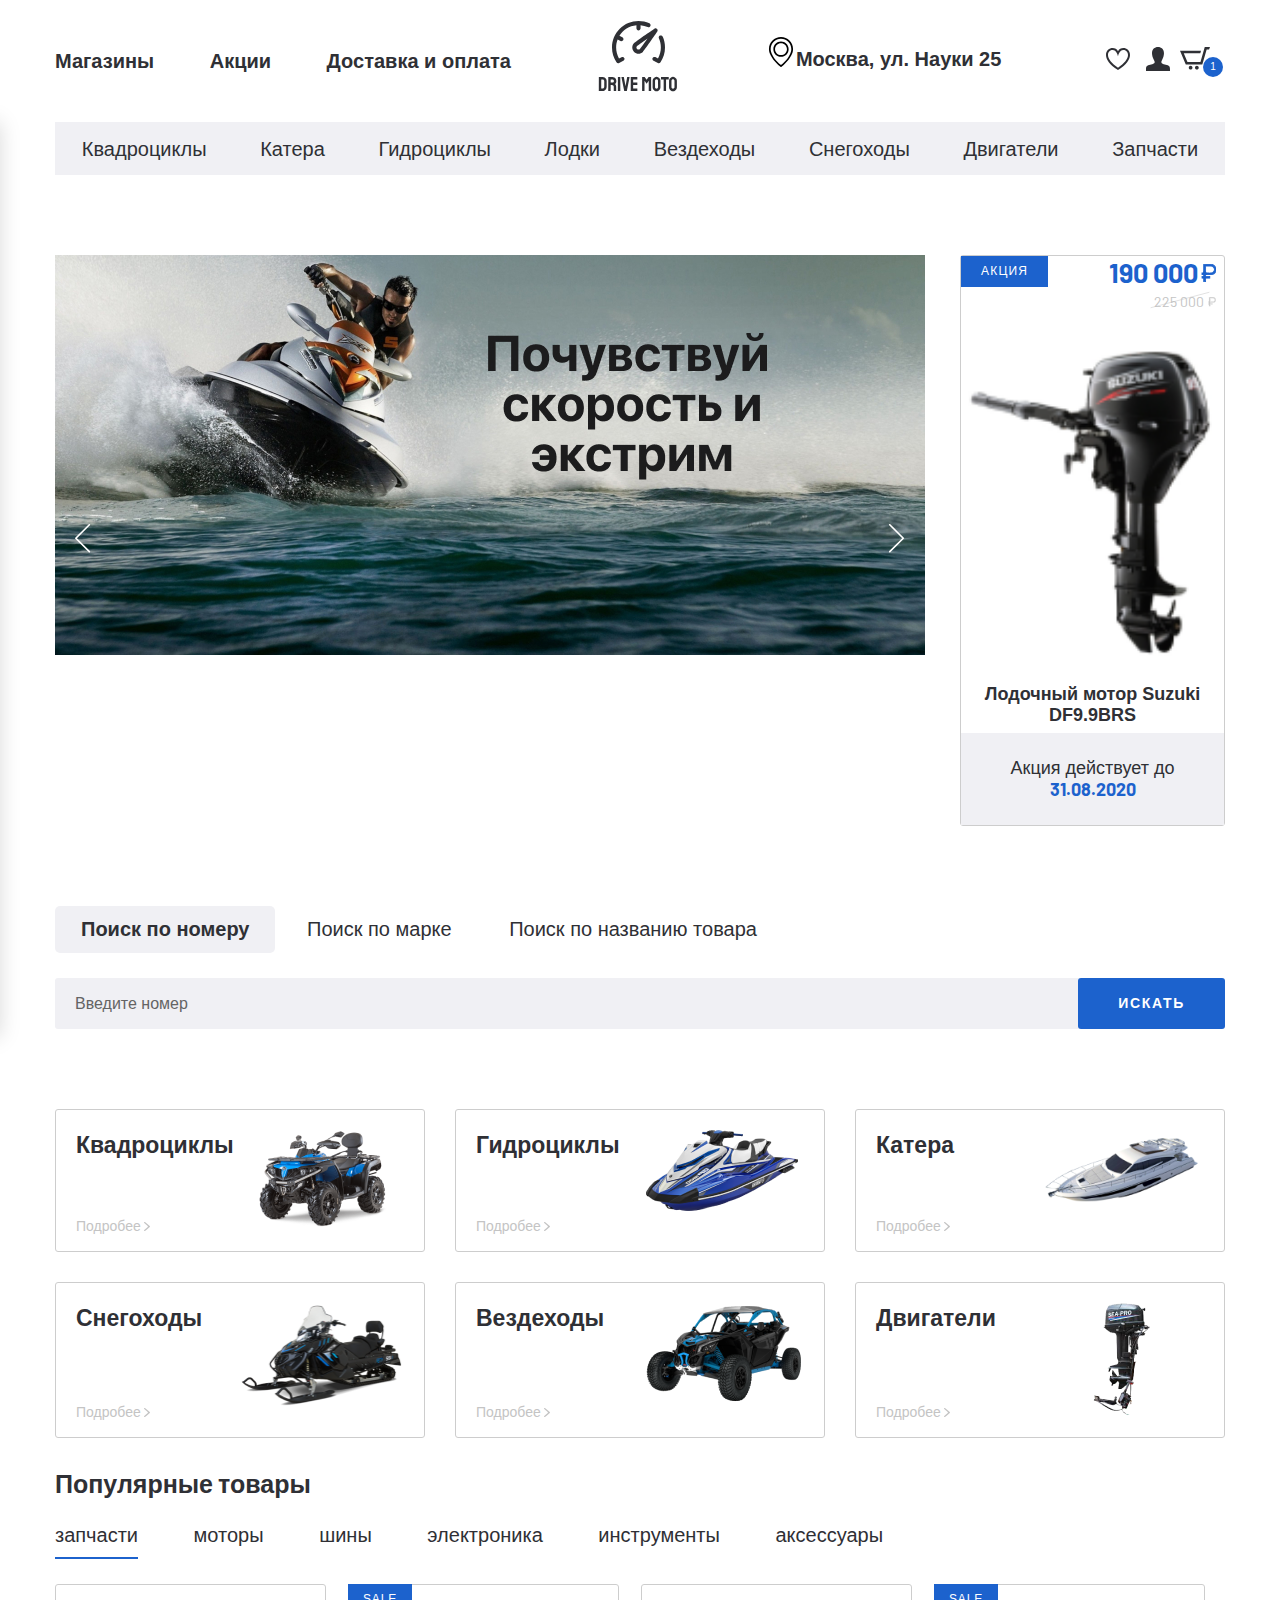
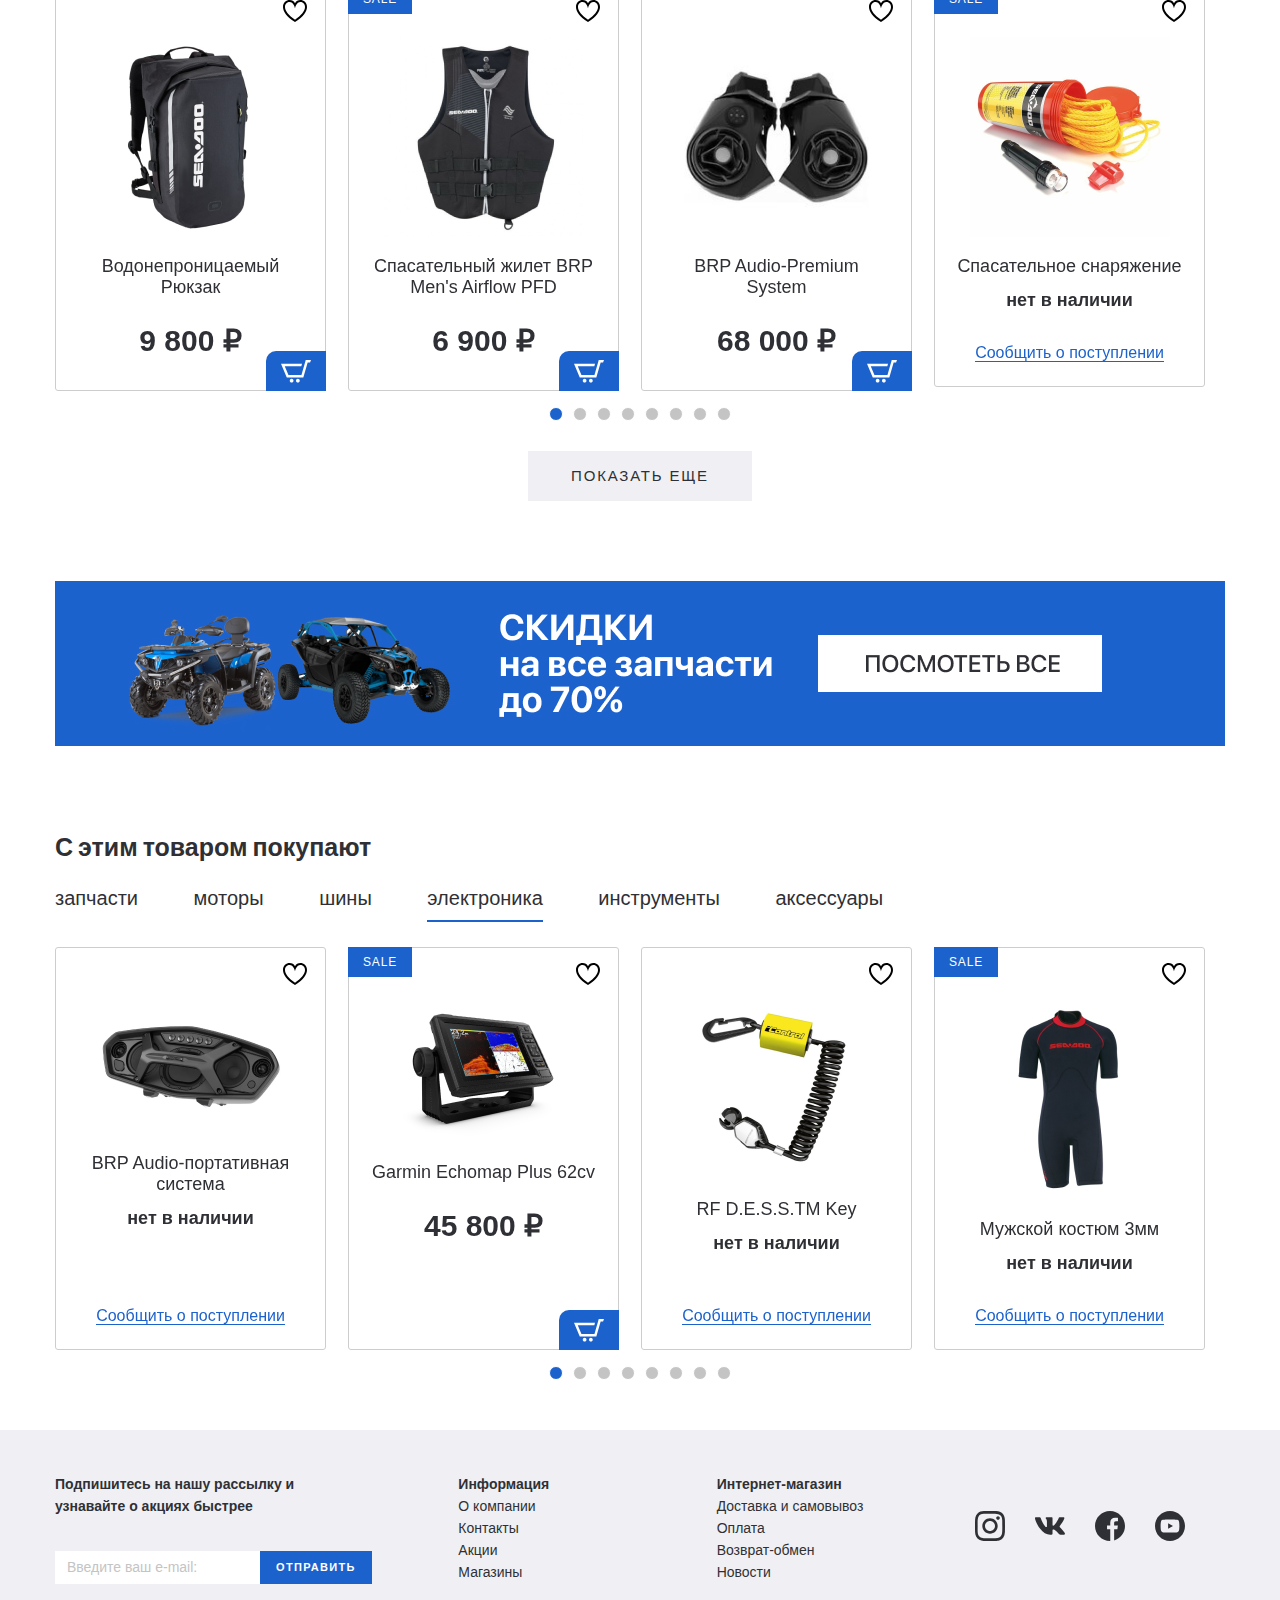
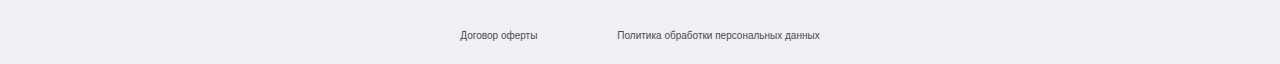
==== commit b0cdadf7: "Bug fix" ====
--- a/index.html
+++ b/index.html
@@ -39,7 +39,7 @@
                         </li>
                     </ul>
                 </nav>
-                <a  class="logo" href="#">
+                <a  class="logo" href="index.html">
                     <img class="logo__img" src="images/logo.svg" alt="">
                 </a>
                 <div class="header__box">
@@ -169,28 +169,28 @@
         <div class="container">
             <ul class="menu-categories">
                 <li class="menu-categories__item">
-                    <a class="menu-categories__link" href="#"> Квадроциклы</a>
+                    <a class="menu-categories__link" href="catalog.html"> Квадроциклы</a>
                 </li>
                 <li class="menu-categories__item">
-                    <a class="menu-categories__link" href="#">Катера</a>
+                    <a class="menu-categories__link" href="catalog.html">Катера</a>
                 </li>
                 <li class="menu-categories__item">
-                    <a class="menu-categories__link" href="#">Гидроциклы</a>
+                    <a class="menu-categories__link" href="catalog.html">Гидроциклы</a>
                 </li>
                 <li class="menu-categories__item">
-                    <a class="menu-categories__link" href="#">Лодки</a>
+                    <a class="menu-categories__link" href="catalog.html">Лодки</a>
                 </li>
                 <li class="menu-categories__item">
-                    <a class="menu-categories__link" href="#">Вездеходы</a>
+                    <a class="menu-categories__link" href="catalog.html">Вездеходы</a>
                 </li>
                 <li class="menu-categories__item">
-                    <a class="menu-categories__link" href="#">Снегоходы</a>
+                    <a class="menu-categories__link" href="catalog.html">Снегоходы</a>
                 </li>
                 <li class="menu-categories__item">
-                    <a class="menu-categories__link" href="#">Двигатели</a>
+                    <a class="menu-categories__link" href="catalog.html">Двигатели</a>
                 </li>
                 <li class="menu-categories__item">
-                    <a class="menu-categories__link" href="#">Запчасти</a>
+                    <a class="menu-categories__link" href="catalog.html">Запчасти</a>
                 </li>
             </ul>
         </div>
@@ -284,7 +284,7 @@
 <section class="categories">
     <div class="container">
         <div class="categories__inner">
-            <a class="categories__item" href="#">
+            <a class="categories__item" href="catalog.html">
                 <div class="categories__item-info">
                     <h4 class="categories__item-title">Квадроциклы</h4>
                     <p class="categories__item-text">Подробее</p>
@@ -293,7 +293,7 @@
                     <img src="images/categories-1.png" alt="">
                 </div>
             </a>
-            <a class="categories__item" href="#">
+            <a class="categories__item" href="catalog.html">
                 <div class="categories__item-info">
                     <h4 class="categories__item-title">Гидроциклы</h4>
                     <p class="categories__item-text">Подробее</p>
@@ -302,7 +302,7 @@
                     <img src="images/categories-2.png" alt="">
                 </div>
             </a>
-            <a class="categories__item" href="#">
+            <a class="categories__item" href="catalog.html">
                 <div class="categories__item-info">
                     <h4 class="categories__item-title">Катера</h4>
                     <p class="categories__item-text">Подробее</p>
@@ -311,7 +311,7 @@
                     <img src="images/categories-3.png" alt="">
                 </div>
             </a>
-            <a class="categories__item" href="#">
+            <a class="categories__item" href="catalog.html">
                 <div class="categories__item-info">
                     <h4 class="categories__item-title">Снегоходы</h4>
                     <p class="categories__item-text">Подробее</p>
@@ -320,7 +320,7 @@
                     <img src="images/categories-4.png" alt="">
                 </div>
             </a>
-            <a class="categories__item" href="#">
+            <a class="categories__item" href="catalog.html">
                 <div class="categories__item-info">
                     <h4 class="categories__item-title">Вездеходы</h4>
                     <p class="categories__item-text">Подробее</p>
@@ -329,7 +329,7 @@
                     <img src="images/categories-5.png" alt="">
                 </div>
             </a>
-            <a class="categories__item" href="#">
+            <a class="categories__item" href="catalog.html">
                 <div class="categories__item-info">
                     <h4 class="categories__item-title">Двигатели</h4>
                     <p class="categories__item-text">Подробее</p>
@@ -1115,20 +1115,6 @@
 </footer>
 
 
-
-
-<!--<div class="tabs-wrapper">-->
-<!--    <div class="tabs">-->
-<!--        <a class="tab" href="#">-->
-<!--        </a>-->
-<!--    </div>-->
-<!--    <div class="tabs-container">-->
-<!--        <div class="tabs-content">-->
-<!--        </div>-->
-<!--    </div>-->
-<!--</div>-->
-
-
 <script src="https://ajax.googleapis.com/ajax/libs/jquery/3.4.1/jquery.min.js"></script>
 <script src="js/slick.min.js"></script>
 <script src="js/ion.rangeSlider.min.js"></script>
--- a/css/style.css
+++ b/css/style.css
@@ -133,9 +133,6 @@
     background: #ffffff;
 }
 
-.menu-mobile__list--active {
-    transform: translateX(0);
-}
 
 .menu-mobile__item{
     position: relative;
@@ -257,7 +254,7 @@
     outline: none;
 }
 
-.slick-dots.slick-active button{
+.banner-section__slider .slick-dots .slick-active button{
     background-color: #fff;
     outline: none;
 }
@@ -311,7 +308,7 @@
     content: "";
     background-image: url(../images/icons-price.svg);
     position: absolute;
-    right: 0;
+    right: 8px;
     top: 8px;
     width: 15px;
     height: 18px;
@@ -322,19 +319,21 @@
     font-size: 14px;
     line-height: 17px;
     color: #C4C4C4;
-    margin-right: 15px;
+    margin-right: 8px;
     background-image: url(../images/old-line.svg);
     background-repeat: no-repeat;
     display: inline-block;
-    padding: 2px 5px;
+    padding: 2px 12px 2px 5px;
+    position: relative;
 }
 
 .sale-item__price-old::after{
     content: "";
     background-image: url(../images/icons-price-old.svg);
+    background-repeat: no-repeat;
     position: absolute;
     right: 0;
-    top: 5px;
+    top: 6px;
     width: 8px;
     height: 10px;
 }
@@ -967,7 +966,7 @@
 }
 
 .pagination-list__item{
-    padding: 6px 12px;
+    padding: 13px 12px;
     border: 2px solid transparent;
     margin: 0 4px;
     font-size: 18px;
@@ -1361,7 +1360,7 @@
     position: absolute;
     top: -7px;
     left: 50%;
-    transform: translateX(-50%);
+    transform: translateX(-60%);
 }
 
 .btn__checked .jq-checkbox.checked .jq-checkbox__div{
@@ -1507,6 +1506,7 @@
     margin-bottom: 50px;
 }
 
+
 .product-card__tab{
     font-size: 20px;
     line-height: 24px;
@@ -1604,6 +1604,7 @@
     font-size: 17px;
     line-height: 20px;
     color: rgba(47, 48, 53, 0.7);
+    position: relative;
 }
 
 .card__input-search{
@@ -1615,6 +1616,21 @@
     margin-right: 100px;
 }
 
+.card__input-searchbtn{
+    position: absolute;
+    font-size: 0;
+    line-height: 0;
+    border: none;
+    background-color: transparent;
+    width: 16px;
+    height: 16px;
+    background-image: url('../images/search-2.svg');
+    background-repeat: no-repeat;
+    z-index: 5;
+    top: 0;
+    right: 115px;
+}
+
 .card__label-pickup{
     margin-left: 54px;
     font-size: 17px;
@@ -1664,6 +1680,7 @@
 
 .card__list-btn{
     margin-left: auto;
+    min-width: 140px;
 }
 
 .card__list-btn button{
@@ -1675,6 +1692,7 @@
     color: #FFFFFF;
     text-transform: uppercase;
     padding: 10px 40px;
+    border: none;
 }
 
 .product-card__btn--mobile{
--- a/css/media.css
+++ b/css/media.css
@@ -39,6 +39,9 @@
     .card__input-search{
         margin-right: 0;
     }
+    .card__input-searchbtn {
+        right: 17px;
+    }
 }
 
 
@@ -61,6 +64,7 @@
         border: none;
         padding: 0;
     }
+
     .menu__btn-line{
         background: #2F3035;
         border-radius: 3px;
@@ -83,6 +87,9 @@
         background: #F0F0F4;
         padding: 14px 0 14px 15px;
     }
+    .menu-mobile__list--active {
+        transform: translateX(0);
+    }
 
     .banner-section__inner {
         flex-wrap: wrap;
@@ -164,6 +171,10 @@
      }
     .card__list-item div{
         margin-bottom: 15px;
+    }
+    .card__input-searchbtn{
+        top: 10px;
+        left: 330px;
     }
 }
 
@@ -250,7 +261,6 @@
     .footer__top-item{
         width: 100%;
         border-bottom: 2px solid #F0F0F4;
-
     }
     .footer__bottom{
        flex-direction: column;
@@ -277,8 +287,15 @@
         text-align: center;
     }
     .footer-list{
-        display: none;
-    }
+        height: 0;
+        overflow: hidden;
+    }
+
+    .footer-list--active.footer-list{
+        height: auto;
+    }
+
+
     .footer__top-title.footer__topdrop{
         font-family: 'SFProDisplay-Semibold', sans-serif;
         font-weight: 500;
@@ -323,4 +340,15 @@
     .pagination-list__item{
         margin: 0;
     }
-}+    .card__input-search{
+        margin-top: 5px;
+        margin-left: 0;
+        display: block;
+    }
+
+    .card__input-searchbtn{
+        top: 35px;
+        left: 244px;
+    }
+
+}
